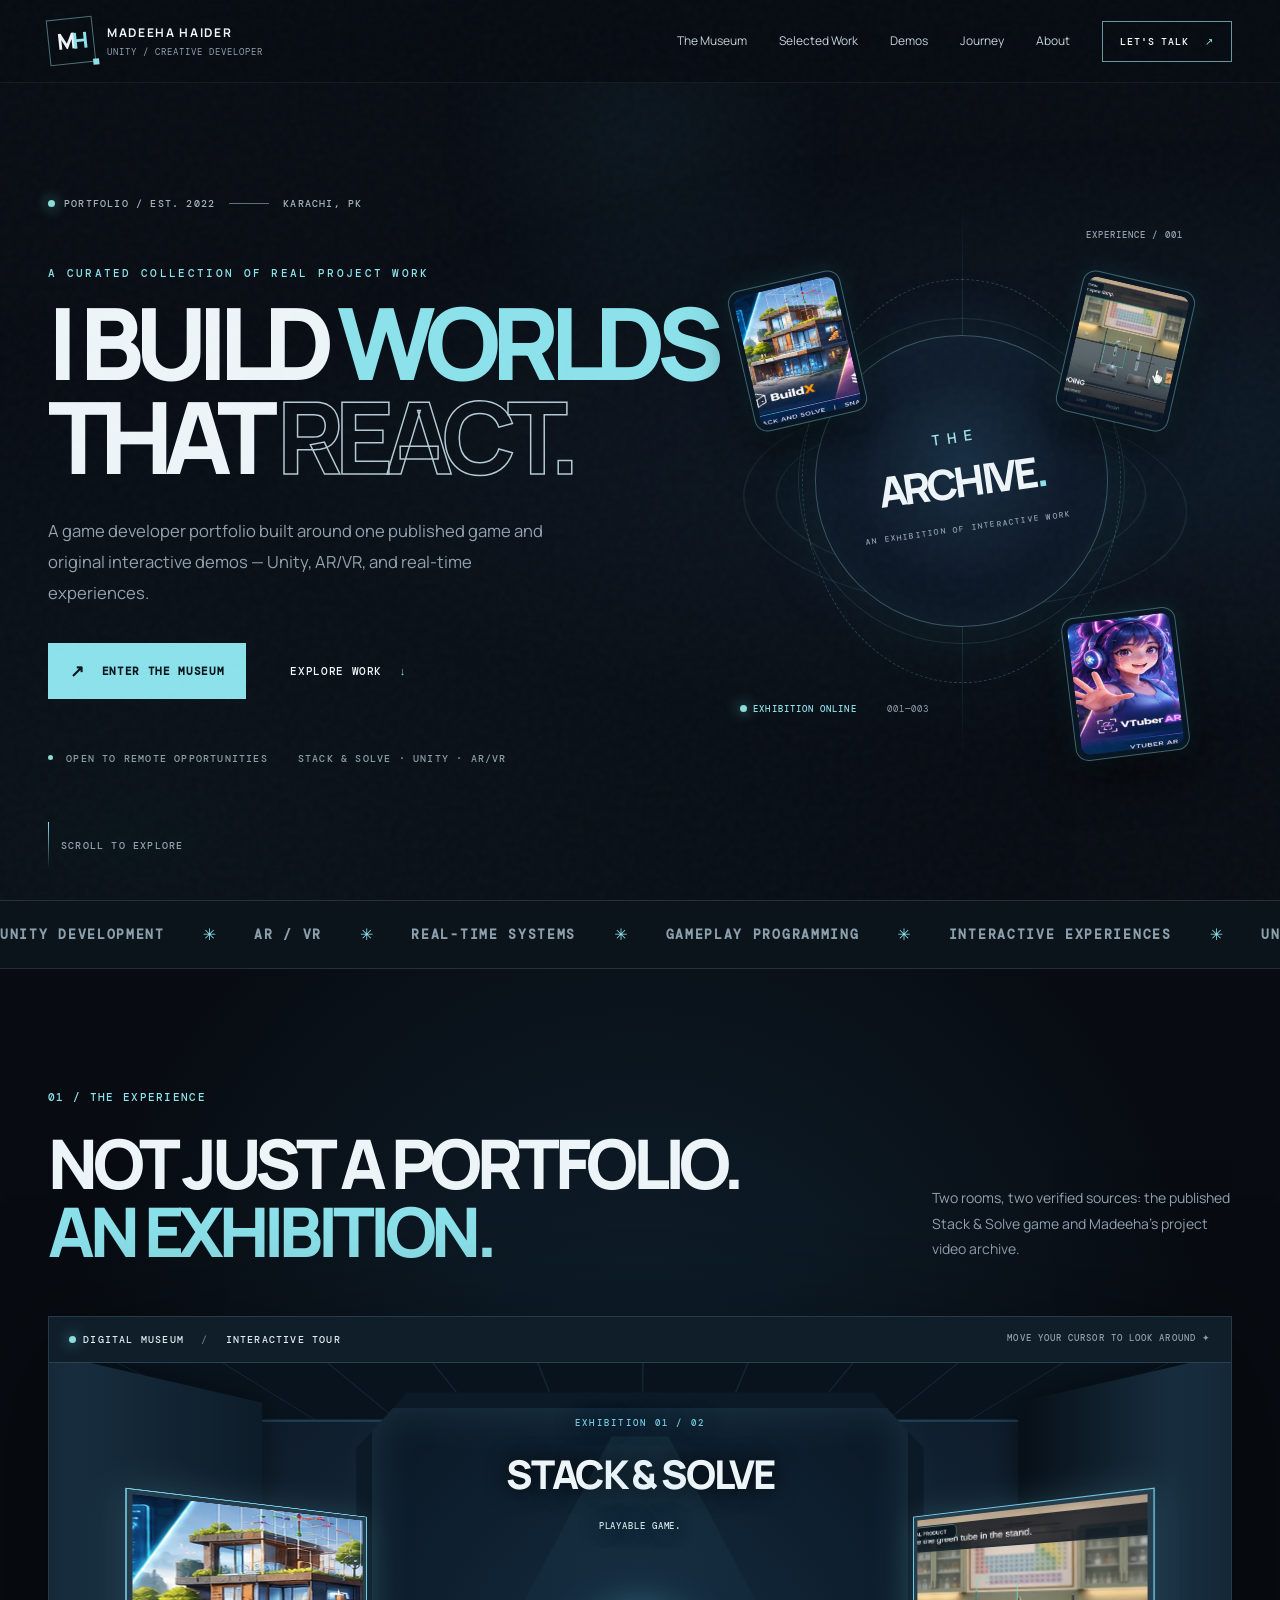
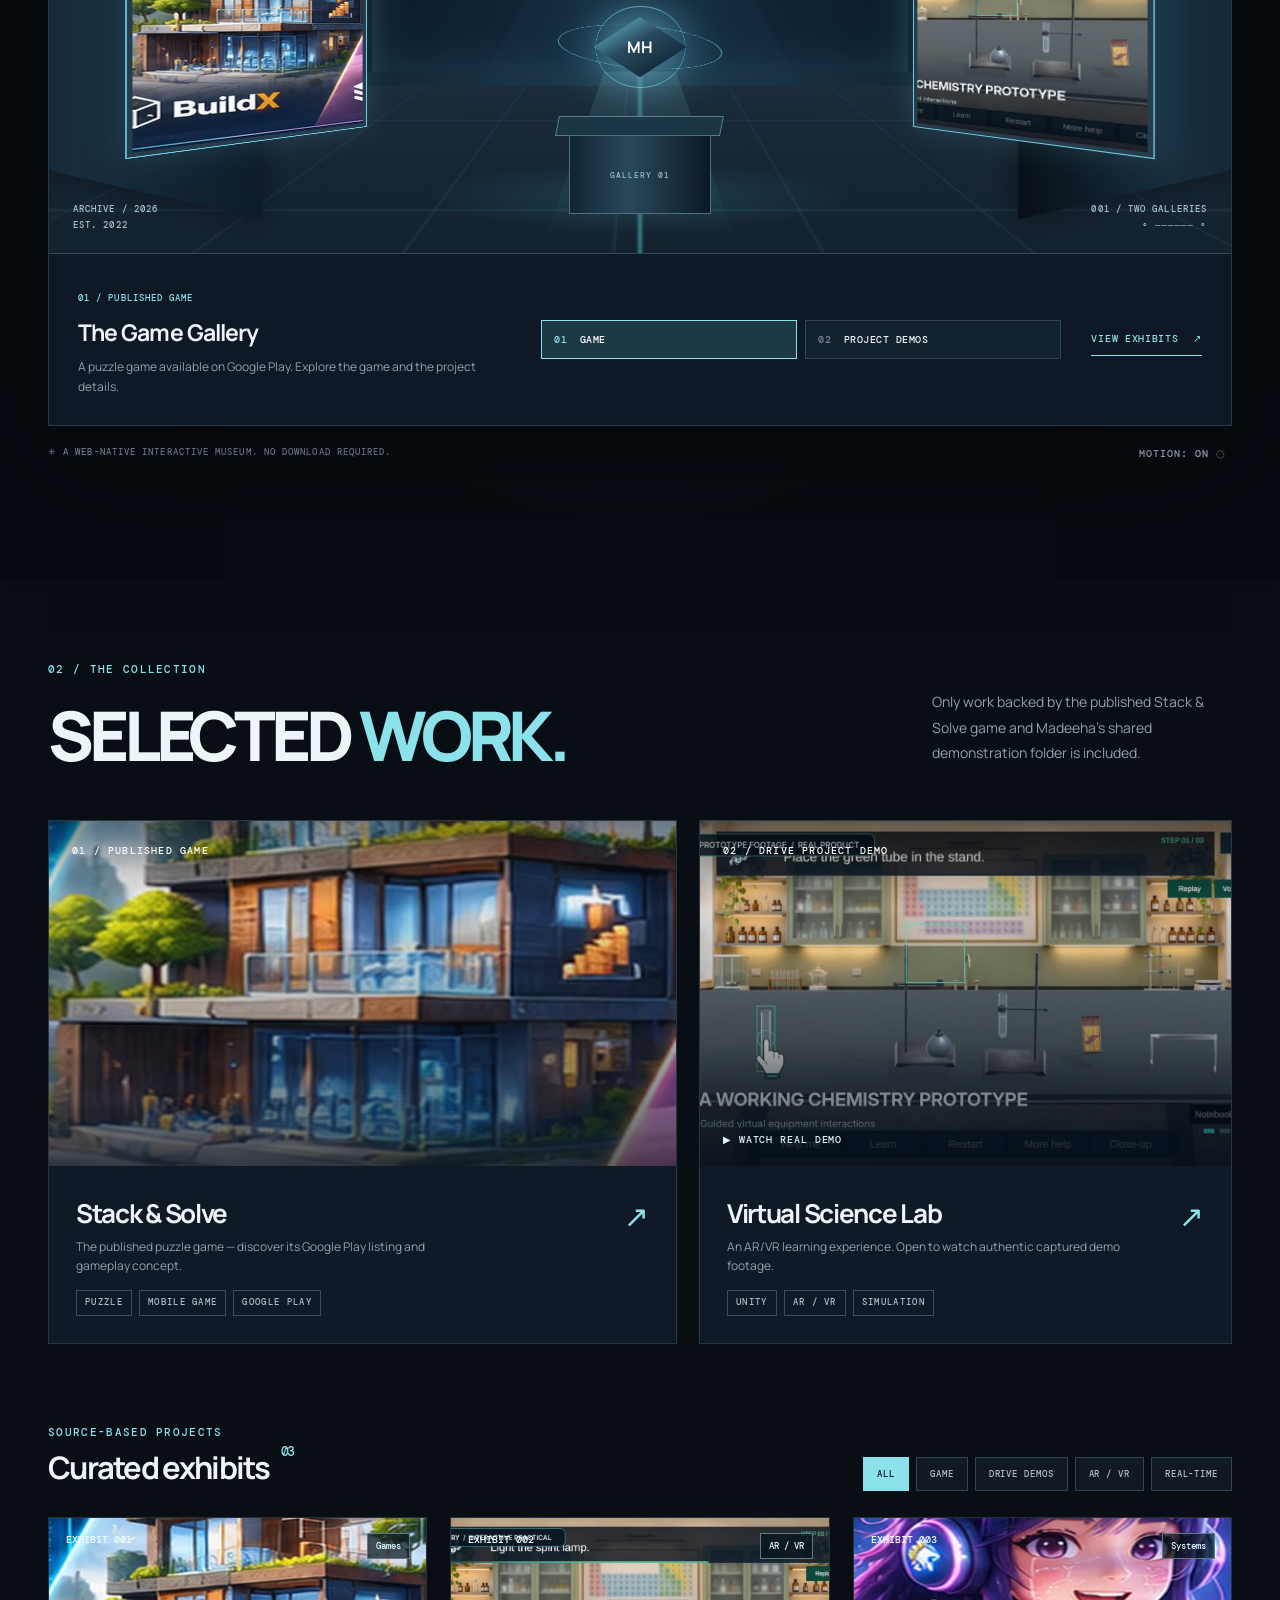
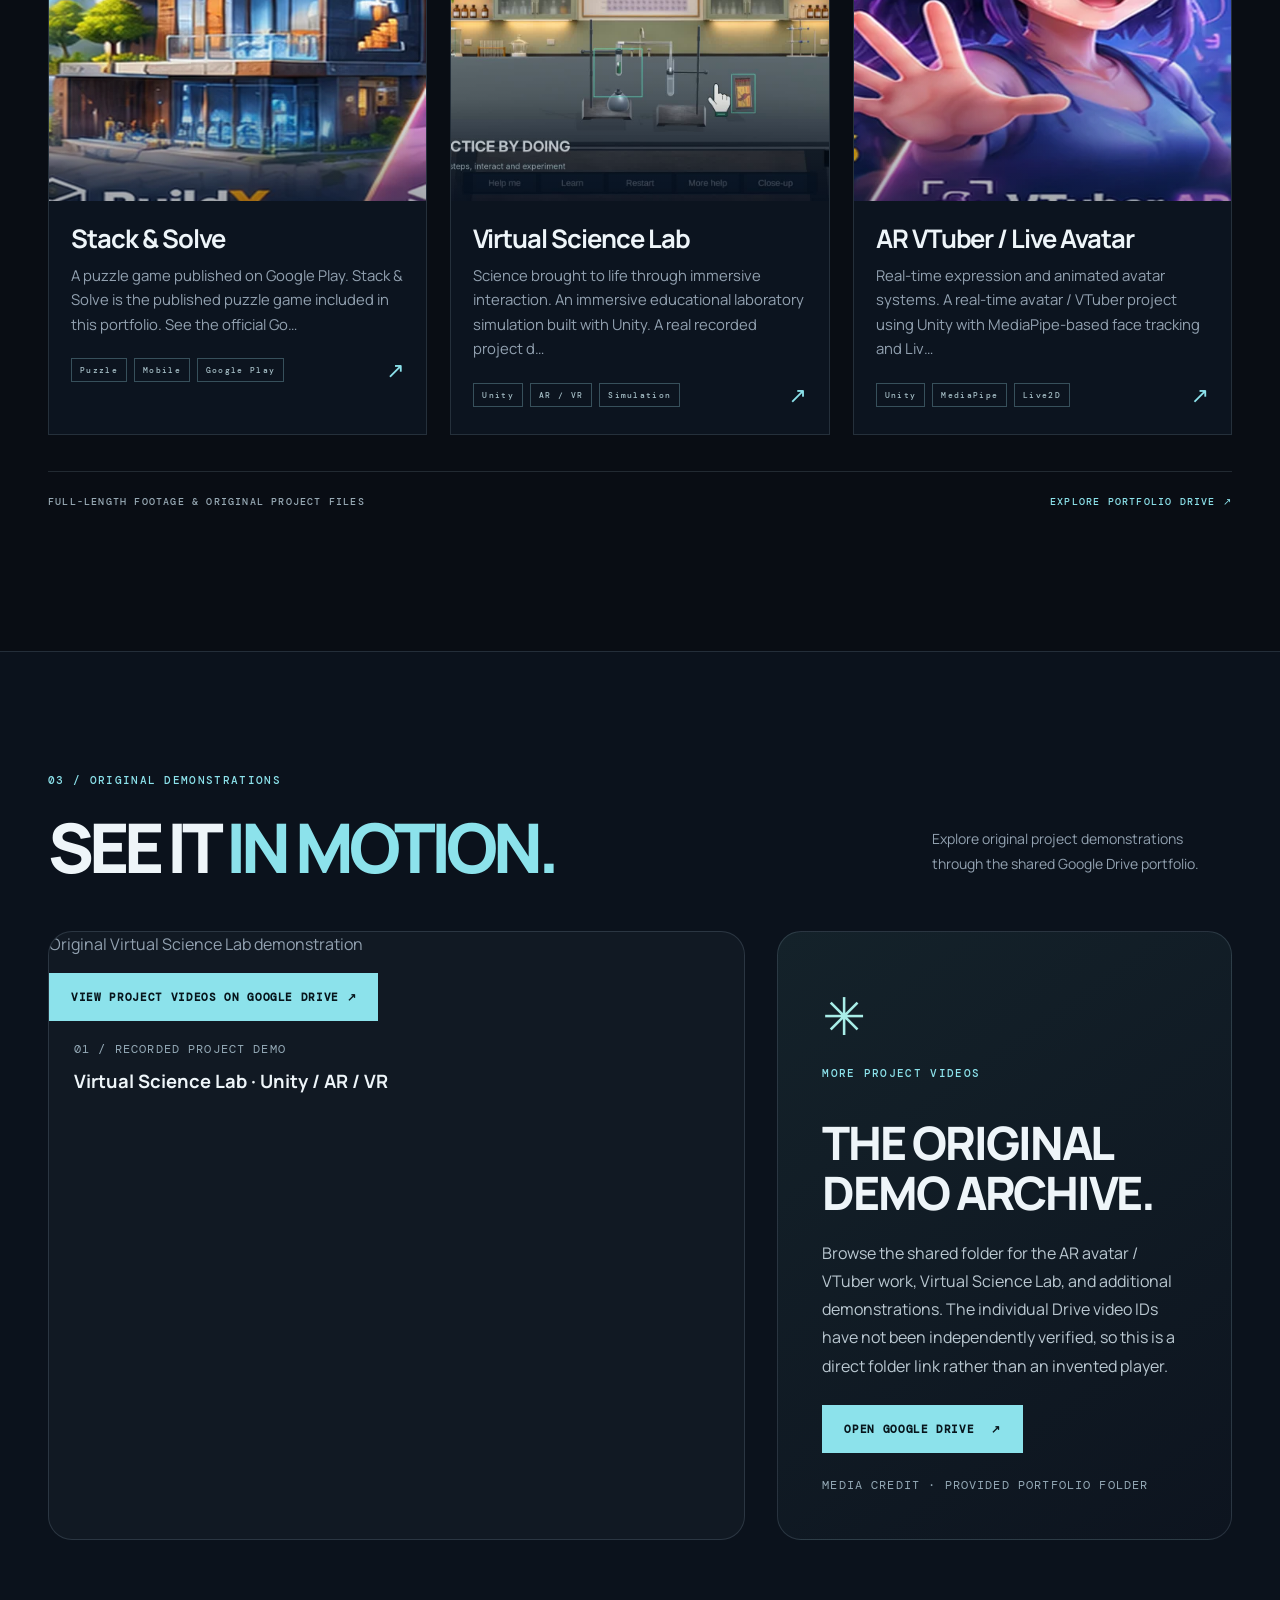
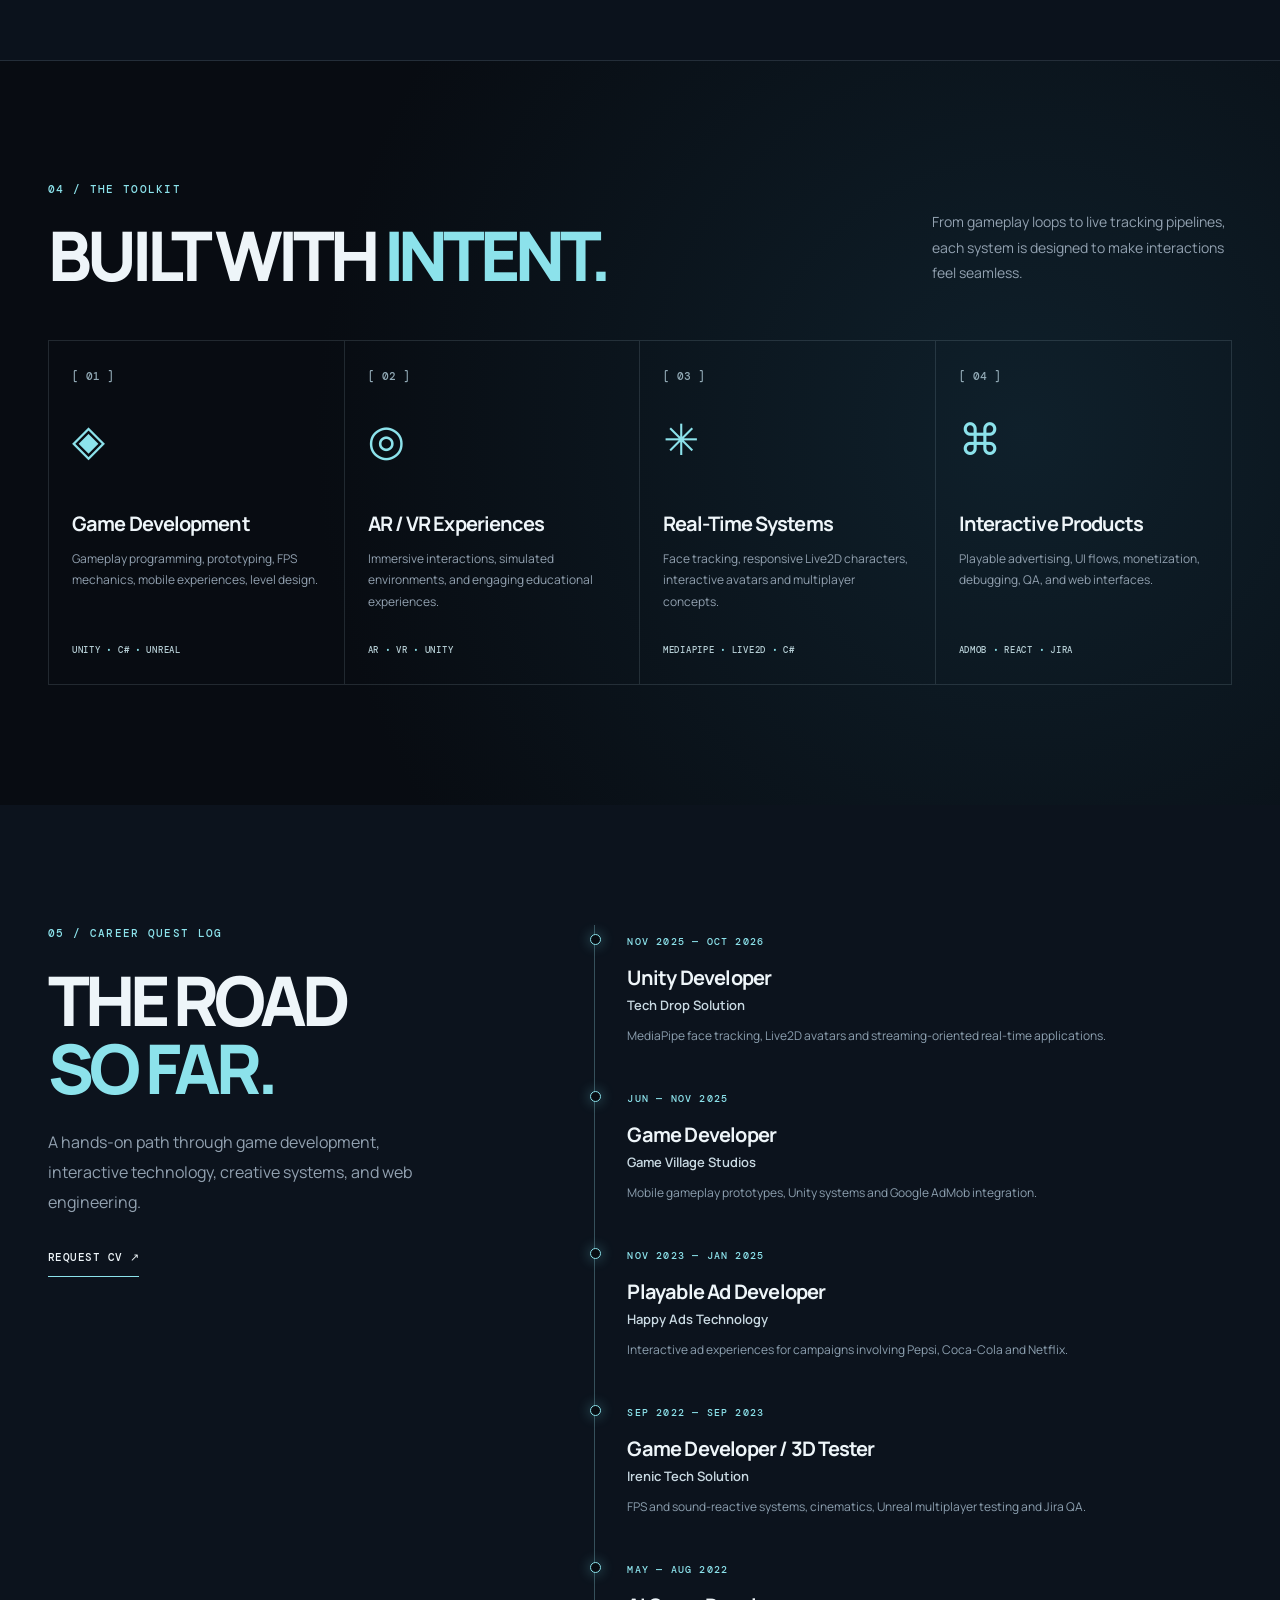
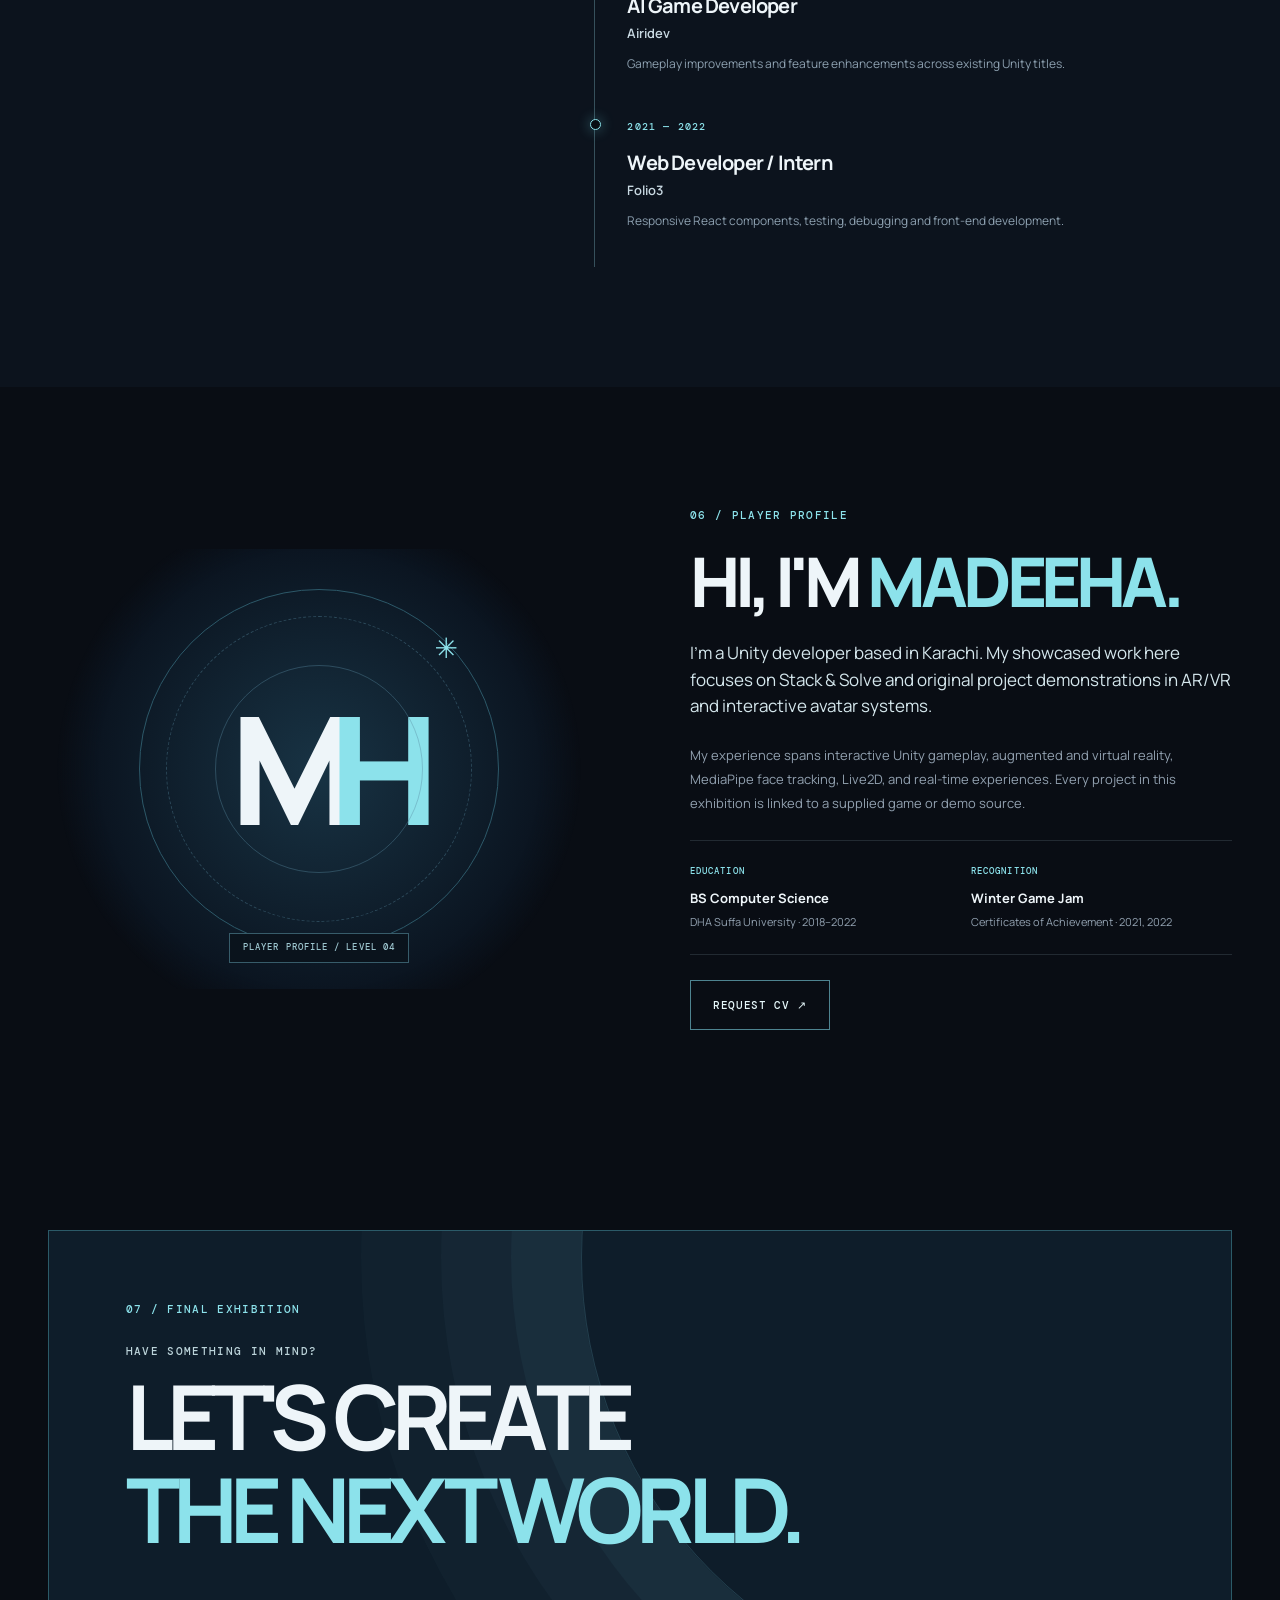
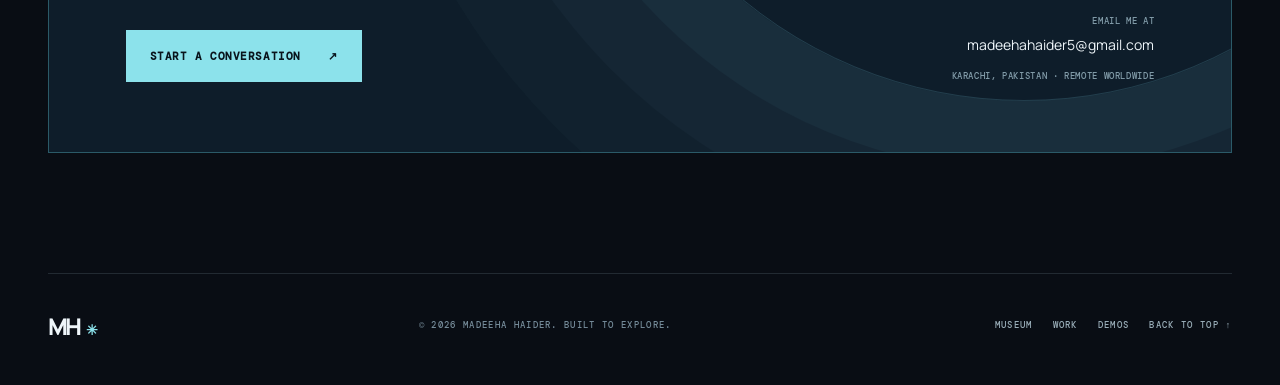
==== index.html @ d9225816 "Publish Madeeha interactive portfolio with curated projects and GitHub Pages workflow" ====
<!DOCTYPE html>

<html lang="en">
<head>
<meta charset="utf-8"/>
<meta content="width=device-width, initial-scale=1" name="viewport"/>
<meta content="#080c12" name="theme-color"/>
<meta content="Madeeha Haider — Unity, AR/VR and real-time developer. Explore Stack &amp; Solve and original demonstrations from her Google Drive portfolio in an animated digital museum." name="description"/>
<meta content="website" property="og:type"/>
<meta content="Madeeha Haider — The Interactive Archive" property="og:title"/>
<meta content="Explore Stack &amp; Solve and a curated Google Drive demo collection through an interactive digital museum." property="og:description"/>
<meta content="assets/stack-art.webp" property="og:image"/>
<title>Madeeha Haider · The Interactive Archive</title>
<link href="assets/favicon.svg" rel="icon" type="image/svg+xml"/>
<link href="https://fonts.googleapis.com" rel="preconnect"/>
<link crossorigin="" href="https://fonts.gstatic.com" rel="preconnect"/>
<link href="https://fonts.googleapis.com/css2?family=DM+Mono:wght@400;500&amp;family=Manrope:wght@400;500;600;700;800&amp;display=swap" rel="stylesheet"/>
<link href="styles.css" rel="stylesheet"/>
<script defer="" src="main.js"></script>
</head>
<body>
<a class="skip-link" href="#main">Skip to content</a>
<div aria-hidden="true" class="site-grain"></div>
<div aria-hidden="true" class="cursor-glow" id="cursorGlow"></div>
<div aria-hidden="true" class="scroll-progress" id="scrollProgress"></div>
<header class="nav-wrap" id="top">
<nav aria-label="Primary navigation" class="nav inner">
<a aria-label="Madeeha Haider, back to top" class="brand" href="#top">
<span class="brand-mark">M<span>H</span><i></i></span>
<span class="brand-copy"><strong>MADEEHA HAIDER</strong><small>UNITY / CREATIVE DEVELOPER</small></span>
</a>
<div class="nav-links" id="navLinks"><a href="#museum">The Museum</a><a href="#work">Selected Work</a><a href="#demos">Demos</a><a href="#experience">Journey</a><a href="#about">About</a><a class="nav-cta" href="#contact">LET'S TALK <span aria-hidden="true">↗</span></a></div>
<button aria-controls="navLinks" aria-expanded="false" aria-label="Open navigation" class="nav-toggle" id="navToggle" type="button"><span></span><span></span></button>
</nav>
</header>
<main id="main">
<section aria-labelledby="hero-title" class="hero inner">
<div class="hero-copy">
<div class="eyebrow"><span class="signal"></span> PORTFOLIO / EST. 2022 <span class="eyebrow-line"></span> KARACHI, PK</div>
<p class="hero-kicker">A CURATED COLLECTION OF REAL PROJECT WORK</p>
<h1 id="hero-title">I BUILD <em>WORLDS</em><br/>THAT <span class="outline-word">REACT.</span></h1>
<p class="hero-lead">A game developer portfolio built around one published game and original interactive demos — Unity, AR/VR, and real-time experiences.</p>
<div class="hero-actions">
<a class="btn btn-solid" href="#museum"><span class="btn-icon">↗</span> ENTER THE MUSEUM</a>
<a class="btn btn-ghost" href="#work">EXPLORE WORK <span>↓</span></a>
</div>
<div class="hero-metadata"><span><i class="dot"></i> OPEN TO REMOTE OPPORTUNITIES</span><span>STACK &amp; SOLVE · UNITY · AR/VR</span></div>
</div>
<div aria-hidden="true" class="hero-installation">
<div class="installation-halo halo-1"></div><div class="installation-halo halo-2"></div>
<div class="installation-axis"></div><div class="installation-ring"></div>
<div class="installation-card installation-card-a"><img alt="" src="assets/stack-art.webp"/></div>
<div class="installation-card installation-card-b"><img alt="" src="assets/lab-36.jpg"/></div>
<div class="installation-card installation-card-c"><img alt="" src="assets/vtuber-art.webp"/></div>
<div class="installation-core"><div class="installation-core-inner"><span>THE</span><strong>ARCHIVE<span class="period">.</span></strong><small>AN EXHIBITION OF INTERACTIVE WORK</small></div></div>
<div class="installation-status"><span class="pulse"></span> EXHIBITION ONLINE <b>001—003</b></div>
<div class="installation-index">EXPERIENCE / 001</div>
</div>
<a aria-label="Scroll to museum" class="hero-scroll" href="#museum"><span class="scroll-track"></span> SCROLL TO EXPLORE</a>
</section>
<div aria-label="Specializations" class="marquee"><div aria-hidden="true" class="marquee-track">
<span>UNITY DEVELOPMENT</span><i>✳</i><span>AR / VR</span><i>✳</i><span>REAL-TIME SYSTEMS</span><i>✳</i><span>GAMEPLAY PROGRAMMING</span><i>✳</i><span>INTERACTIVE EXPERIENCES</span><i>✳</i>
<span>UNITY DEVELOPMENT</span><i>✳</i><span>AR / VR</span><i>✳</i><span>REAL-TIME SYSTEMS</span><i>✳</i><span>GAMEPLAY PROGRAMMING</span><i>✳</i><span>INTERACTIVE EXPERIENCES</span><i>✳</i>
</div></div>
<section aria-labelledby="museum-title" class="section museum-section" id="museum">
<div class="inner">
<div class="section-heading reveal"><div><div class="section-tag">01 / THE EXPERIENCE</div><h2 id="museum-title">NOT JUST A PORTFOLIO.<br/><span>AN EXHIBITION.</span></h2></div><p>Two rooms, two verified sources: the published Stack &amp; Solve game and Madeeha’s project video archive.</p></div>
<div class="museum-container reveal" id="museumContainer">
<div class="museum-toolbar"><div class="toolbar-badge"><span class="live-dot"></span> DIGITAL MUSEUM <span class="toolbar-slash">/</span> INTERACTIVE TOUR</div><div class="toolbar-hint">MOVE YOUR CURSOR TO LOOK AROUND <span aria-hidden="true">✦</span></div></div>
<div class="museum-viewport" id="museumViewport">
<div class="museum-sky"></div><div class="museum-ceiling"></div><div class="museum-floor"></div>
<div class="floor-path"></div><div class="wall-left"></div><div class="wall-right"></div>
<div class="back-arch"></div>
<div class="back-title"><span>EXHIBITION 01 / 02</span><strong id="museumBackTitle">STACK &amp; SOLVE</strong><small id="museumBackSub">PLAYABLE GAME.</small></div>
<div class="light-beam"></div>
<div aria-hidden="true" class="exhibit-exhibit exhibit-left"><img alt="" id="museumLeftImage" src="assets/stack-art.webp"/></div>
<div aria-hidden="true" class="exhibit-exhibit exhibit-right"><img alt="" id="museumRightImage" src="assets/lab-19.jpg"/></div>
<div class="platform-shadow"></div><div class="plinth-top"></div><div class="plinth-base"><span id="plinthLabel">GALLERY 01</span></div>
<div class="holo-sculpture"><div class="sculpture-ring sculpture-ring-a"></div><div class="sculpture-ring sculpture-ring-b"></div><div class="sculpture-diamond"><span>MH</span></div></div>
<div class="museum-hud museum-hud-left"><span>ARCHIVE / 2026</span><span>EST. 2022</span></div>
<div class="museum-hud museum-hud-right"><span>001 / TWO GALLERIES</span><span>∘ ────── ∘</span></div>
</div>
<div class="museum-details">
<div class="museum-description"><span class="caption-overline" id="galleryNumber">01 / PUBLISHED GAME</span><h3 id="galleryTitle">The Game Gallery</h3><p id="galleryDescription">A puzzle game available on Google Play. Explore the game and the project details.</p></div>
<div aria-label="Choose a museum gallery" class="museum-controls" role="group"><button aria-pressed="true" class="gallery-tab is-selected" data-gallery="games" type="button"><span>01</span> GAME</button><button aria-pressed="false" class="gallery-tab" data-gallery="demos" type="button"><span>02</span> PROJECT DEMOS</button></div>
<a class="museum-explore" data-filter="Games" href="#work" id="museumExplore">VIEW EXHIBITS <span>↗</span></a>
</div>
</div>
<div class="museum-footnote"><span>✳ A WEB-NATIVE INTERACTIVE MUSEUM. NO DOWNLOAD REQUIRED.</span><button aria-pressed="false" class="motion-button" id="reduceMotion" type="button">MOTION: ON <span>◌</span></button></div>
</div>
</section>
<section aria-labelledby="work-title" class="section work-section" id="work">
<div class="inner">
<div class="section-heading reveal"><div><div class="section-tag">02 / THE COLLECTION</div><h2 id="work-title">SELECTED <span>WORK.</span></h2></div><p>Only work backed by the published Stack &amp; Solve game and Madeeha’s shared demonstration folder is included.</p></div>
<div class="featured-layout">
<article aria-label="Open Stack &amp; Solve case study" class="featured-card featured-lab reveal" data-open-project="stack-solve" role="button" tabindex="0">
<div class="featured-image"><img alt="Stylized showcase artwork for Stack &amp; Solve puzzle game" loading="lazy" src="assets/stack-art.webp"/><span class="featured-scrim"></span><span class="featured-category">01 / PUBLISHED GAME</span><span class="artwork-note">SHOWCASE ART · NOT GAMEPLAY FOOTAGE</span></div>
<div class="featured-body"><div><h3>Stack &amp; Solve</h3><p>The published puzzle game — discover its Google Play listing and gameplay concept.</p><div class="tech-list"><span>PUZZLE</span><span>MOBILE GAME</span><span>GOOGLE PLAY</span></div></div><span class="featured-arrow">↗</span></div>
</article>
<article aria-label="Watch Virtual Science Lab project demonstration" class="featured-card featured-vtuber reveal" data-open-project="virtual-lab" role="button" tabindex="0">
<div class="featured-image"><img alt="Virtual Science Lab demonstration footage" loading="lazy" src="assets/lab-19.jpg"/><span class="featured-scrim"></span><span class="featured-category">02 / DRIVE PROJECT DEMO</span><span class="featured-play">▶ WATCH REAL DEMO</span></div>
<div class="featured-body"><div><h3>Virtual Science Lab</h3><p>An AR/VR learning experience. Open to watch authentic captured demo footage.</p><div class="tech-list"><span>UNITY</span><span>AR / VR</span><span>SIMULATION</span></div></div><span class="featured-arrow">↗</span></div>
</article>
</div>
<div class="collection-head reveal"><div><span class="section-tag">SOURCE-BASED PROJECTS</span><h3>Curated exhibits <span class="count-number" id="projectCount">03</span></h3></div><div aria-label="Filter projects" class="filter-row" id="filterRow" role="group"><button aria-pressed="true" class="filter-chip active" data-filter="All" type="button">ALL</button><button aria-pressed="false" class="filter-chip" data-filter="Games" type="button">GAME</button><button aria-pressed="false" class="filter-chip" data-filter="Demos" type="button">DRIVE DEMOS</button><button aria-pressed="false" class="filter-chip" data-filter="AR / VR" type="button">AR / VR</button><button aria-pressed="false" class="filter-chip" data-filter="Systems" type="button">REAL-TIME</button></div></div>
<div aria-live="polite" class="project-grid" id="projectGrid"></div>
<div class="archive-footer reveal"><span>FULL-LENGTH FOOTAGE &amp; ORIGINAL PROJECT FILES</span><a href="https://drive.google.com/drive/folders/1j7fGOsFaHWYwNSSBdVaI9EEwy1kGppBn?usp=sharing" rel="noopener noreferrer" target="_blank">EXPLORE PORTFOLIO DRIVE <span>↗</span></a></div>
</div>
</section>
<section aria-labelledby="demos-title" class="section studio-section demo-section" id="demos"><div class="inner">
<div class="section-heading reveal"><div><div class="section-tag">03 / ORIGINAL DEMONSTRATIONS</div><h2 id="demos-title">SEE IT <span>IN MOTION.</span></h2></div><p>Explore original project demonstrations through the shared Google Drive portfolio.</p></div>
<div class="demo-layout">
<div class="demo-player reveal"><div class="demo-video-link"><p>Original Virtual Science Lab demonstration</p><a class="btn btn-solid" href="https://drive.google.com/drive/folders/1j7fGOsFaHWYwNSSBdVaI9EEwy1kGppBn?usp=sharing" target="_blank" rel="noopener noreferrer">VIEW PROJECT VIDEOS ON GOOGLE DRIVE ↗</a></div><div class="demo-player-caption"><span>01 / RECORDED PROJECT DEMO</span><strong>Virtual Science Lab · Unity / AR / VR</strong></div></div>
<div class="demo-archive reveal"><span class="demo-archive-icon">✳</span><div class="section-tag">MORE PROJECT VIDEOS</div><h3>THE ORIGINAL<br/>DEMO ARCHIVE.</h3><p>Browse the shared folder for the AR avatar / VTuber work, Virtual Science Lab, and additional demonstrations. The individual Drive video IDs have not been independently verified, so this is a direct folder link rather than an invented player.</p><a class="btn btn-solid" href="https://drive.google.com/drive/folders/1j7fGOsFaHWYwNSSBdVaI9EEwy1kGppBn?usp=sharing" rel="noopener noreferrer" target="_blank">OPEN GOOGLE DRIVE <span aria-hidden="true">↗</span></a><small>MEDIA CREDIT · PROVIDED PORTFOLIO FOLDER</small></div>
</div></div></section>
<section aria-labelledby="expertise-title" class="section expertise-section" id="expertise">
<div class="inner"><div class="section-heading reveal"><div><div class="section-tag">04 / THE TOOLKIT</div><h2 id="expertise-title">BUILT WITH <span>INTENT.</span></h2></div><p>From gameplay loops to live tracking pipelines, each system is designed to make interactions feel seamless.</p></div>
<div class="expertise-grid">
<article class="expertise-card reveal"><span class="expertise-number">[ 01 ]</span><span class="expertise-symbol">◈</span><h3>Game Development</h3><p>Gameplay programming, prototyping, FPS mechanics, mobile experiences, level design.</p><div>UNITY <b>·</b> C# <b>·</b> UNREAL</div></article>
<article class="expertise-card reveal"><span class="expertise-number">[ 02 ]</span><span class="expertise-symbol">◎</span><h3>AR / VR Experiences</h3><p>Immersive interactions, simulated environments, and engaging educational experiences.</p><div>AR <b>·</b> VR <b>·</b> UNITY</div></article>
<article class="expertise-card reveal"><span class="expertise-number">[ 03 ]</span><span class="expertise-symbol">✳</span><h3>Real-Time Systems</h3><p>Face tracking, responsive Live2D characters, interactive avatars and multiplayer concepts.</p><div>MEDIAPIPE <b>·</b> LIVE2D <b>·</b> C#</div></article>
<article class="expertise-card reveal"><span class="expertise-number">[ 04 ]</span><span class="expertise-symbol">⌘</span><h3>Interactive Products</h3><p>Playable advertising, UI flows, monetization, debugging, QA, and web interfaces.</p><div>ADMOB <b>·</b> REACT <b>·</b> JIRA</div></article>
</div>
</div>
</section>
<section aria-labelledby="experience-title" class="section experience-section" id="experience"><div class="inner experience-layout">
<div class="experience-intro reveal"><div class="section-tag">05 / CAREER QUEST LOG</div><h2 id="experience-title">THE ROAD<br/><span>SO FAR.</span></h2><p>A hands-on path through game development, interactive technology, creative systems, and web engineering.</p><a class="text-link" href="mailto:madeehahaider5@gmail.com?subject=Madeeha%20Haider%20CV%20Request" rel="noopener">REQUEST CV ↗</a></div>
<div class="experience-timeline" id="experienceTimeline">
<article class="timeline-item reveal"><span class="timeline-time">NOV 2025 — OCT 2026</span><div><h3>Unity Developer</h3><p>Tech Drop Solution</p><small>MediaPipe face tracking, Live2D avatars and streaming-oriented real-time applications.</small></div></article>
<article class="timeline-item reveal"><span class="timeline-time">JUN — NOV 2025</span><div><h3>Game Developer</h3><p>Game Village Studios</p><small>Mobile gameplay prototypes, Unity systems and Google AdMob integration.</small></div></article>
<article class="timeline-item reveal"><span class="timeline-time">NOV 2023 — JAN 2025</span><div><h3>Playable Ad Developer</h3><p>Happy Ads Technology</p><small>Interactive ad experiences for campaigns involving Pepsi, Coca-Cola and Netflix.</small></div></article>
<article class="timeline-item reveal"><span class="timeline-time">SEP 2022 — SEP 2023</span><div><h3>Game Developer / 3D Tester</h3><p>Irenic Tech Solution</p><small>FPS and sound-reactive systems, cinematics, Unreal multiplayer testing and Jira QA.</small></div></article>
<article class="timeline-item reveal"><span class="timeline-time">MAY — AUG 2022</span><div><h3>AI Game Developer</h3><p>Airidev</p><small>Gameplay improvements and feature enhancements across existing Unity titles.</small></div></article>
<article class="timeline-item reveal"><span class="timeline-time">2021 — 2022</span><div><h3>Web Developer / Intern</h3><p>Folio3</p><small>Responsive React components, testing, debugging and front-end development.</small></div></article>
</div>
</div></section>
<section aria-labelledby="about-title" class="section about-section" id="about"><div class="inner about-layout">
<div class="about-art reveal"><div class="portrait-outer"><div class="portrait-orbit orbit-a"></div><div class="portrait-orbit orbit-b"></div><div class="portrait-initials">M<span>H</span><i>✳</i></div><div class="portrait-label">PLAYER PROFILE / LEVEL 04</div></div></div>
<div class="about-copy reveal"><div class="section-tag">06 / PLAYER PROFILE</div><h2 id="about-title">HI, I'M <span>MADEEHA.</span></h2><p class="about-lead">I’m a Unity developer based in Karachi. My showcased work here focuses on Stack &amp; Solve and original project demonstrations in AR/VR and interactive avatar systems.</p><p>My experience spans interactive Unity gameplay, augmented and virtual reality, MediaPipe face tracking, Live2D, and real-time experiences. Every project in this exhibition is linked to a supplied game or demo source.</p><div class="about-facts"><div><span>EDUCATION</span><strong>BS Computer Science</strong><small>DHA Suffa University · 2018–2022</small></div><div><span>RECOGNITION</span><strong>Winter Game Jam</strong><small>Certificates of Achievement · 2021, 2022</small></div></div><a class="btn btn-outline" href="mailto:madeehahaider5@gmail.com?subject=Madeeha%20Haider%20CV%20Request">REQUEST CV ↗</a></div>
</div></section>
<section aria-labelledby="contact-title" class="section contact-section" id="contact"><div class="inner contact-box reveal"><div aria-hidden="true" class="contact-pattern"></div><div class="section-tag">07 / FINAL EXHIBITION</div><p>HAVE SOMETHING IN MIND?</p><h2 id="contact-title">LET'S CREATE<br/><span>THE NEXT WORLD.</span></h2><div class="contact-bottom"><a class="contact-link" href="mailto:madeehahaider5@gmail.com?subject=Let's%20Build%20Something%20Together">START A CONVERSATION <span>↗</span></a><div><small>EMAIL ME AT</small><a href="mailto:madeehahaider5@gmail.com">madeehahaider5@gmail.com</a><small>KARACHI, PAKISTAN · REMOTE WORLDWIDE</small></div></div></div></section>
</main>
<footer class="footer inner"><a class="footer-brand" href="#top">MH<span>✳</span></a><p>© <span id="year">2026</span> MADEEHA HAIDER. BUILT TO EXPLORE.</p><div><a href="#museum">MUSEUM</a><a href="#work">WORK</a><a href="#demos">DEMOS</a><a href="#top">BACK TO TOP ↑</a></div></footer>
<div aria-hidden="true" aria-label="Project details" aria-modal="true" class="modal" id="projectModal" role="dialog"><div class="modal-backdrop" data-close-modal=""></div><div class="modal-dialog" role="document"><button aria-label="Close project details" class="modal-close" id="modalClose" type="button">✕</button><div class="modal-content" id="modalContent"></div></div></div>
</body>
</html>
---- styles.css ----
:root{--bg:#080c12;--bg2:#0d141e;--panel:#111a26;--border:rgba(179,205,223,.15);--muted:#92a1b0;--text:#eef5f9;--cyan:#8ce2eb;--aqua:#45c6d9;--lime:#c4e9a0;--violet:#c8b4ff;--max:1260px;--ease:cubic-bezier(.22,1,.36,1)}
*{box-sizing:border-box}html{scroll-behavior:smooth;scroll-padding-top:90px}body{margin:0;background:var(--bg);color:var(--text);font-family:Manrope,system-ui,-apple-system,Segoe UI,sans-serif;overflow-x:hidden;line-height:1.55}::selection{background:var(--cyan);color:#07111d}a{color:inherit;text-decoration:none}button{font:inherit;color:inherit;cursor:pointer}img,video{display:block;max-width:100%}button,a{-webkit-tap-highlight-color:transparent}button:focus-visible,a:focus-visible,[role=button]:focus-visible{outline:2px solid var(--cyan);outline-offset:4px}h1,h2,h3,p{margin-top:0}p{color:var(--muted)}.inner{width:min(calc(100% - 96px),var(--max));margin-inline:auto}.section{padding:120px 0;position:relative}.section-tag,.eyebrow,.caption-overline,.toolbar-badge,.toolbar-hint,.hero-metadata,.featured-category,.tech-list,.museum-hud,.museum-footnote,.studio-bottom,.studio-tile>span,.timeline-time,.about-facts span,.contact-box>p,.footer,.archive-footer,.portrait-label,.installation-status,.installation-index,.hero-scroll{font:500 11px/1.5 'DM Mono',monospace;letter-spacing:.12em}.section-tag{color:var(--cyan);margin-bottom:25px}.section-heading{display:flex;align-items:end;justify-content:space-between;gap:50px;margin-bottom:50px}.section-heading h2,.studio-head h2,.experience-intro h2,.about-copy h2{font-size:clamp(42px,5.35vw,86px);line-height:.99;letter-spacing:-.075em;margin:0;font-weight:800}.section-heading h2 span,.studio-head h2 span,.experience-intro h2 span,.about-copy h2 span{color:var(--cyan)}.section-heading>p{max-width:300px;font-size:14px;line-height:1.8;margin:0 0 5px}.site-grain{position:fixed;inset:0;pointer-events:none;z-index:98;opacity:.055;background-image:url('data:image/svg+xml,%3Csvg viewBox=%220 0 180 180%22 xmlns=%22http://www.w3.org/2000/svg%22%3E%3Cfilter id=%22n%22%3E%3CfeTurbulence type=%22fractalNoise%22 baseFrequency=%22.7%22 numOctaves=%223%22 stitchTiles=%22stitch%22/%3E%3C/filter%3E%3Crect width=%22100%25%22 height=%22100%25%22 filter=%22url(%23n)%22 opacity=%22.5%22/%3E%3C/svg%3E')}.cursor-glow{position:fixed;z-index:-1;pointer-events:none;width:440px;height:440px;border-radius:50%;background:radial-gradient(circle,rgba(40,121,148,.09),transparent 65%);transform:translate(-50%,-50%);left:50%;top:15%;transition:opacity .3s}.scroll-progress{position:fixed;z-index:110;left:0;top:0;height:2px;width:0;background:var(--cyan);box-shadow:0 0 15px var(--cyan);pointer-events:none}.skip-link{position:absolute;left:10px;top:-80px;z-index:200;background:var(--cyan);color:#041016;padding:12px}.skip-link:focus{top:10px}.nav-wrap{position:fixed;inset:0 0 auto;z-index:90;border-bottom:1px solid rgba(204,224,236,.07);background:rgba(8,12,18,.84);backdrop-filter:blur(22px);-webkit-backdrop-filter:blur(22px)}.nav{height:82px;display:flex;align-items:center;justify-content:space-between;gap:30px}.brand{display:inline-flex;align-items:center;gap:13px;flex-shrink:0}.brand-mark{width:46px;height:46px;border:1px solid #4b727b;display:flex;align-items:center;justify-content:center;font-weight:800;letter-spacing:-.15em;font-size:22px;transform:rotate(-6deg);position:relative}.brand-mark span{color:var(--cyan)}.brand-mark i{position:absolute;right:-4px;bottom:-4px;width:6px;height:6px;background:var(--cyan)}.brand-copy strong,.brand-copy small{display:block}.brand-copy strong{font-size:12px;letter-spacing:.14em}.brand-copy small{font:400 9px 'DM Mono',monospace;color:var(--muted);letter-spacing:.11em;margin-top:4px}.nav-links{display:flex;align-items:center;gap:32px}.nav-links>a{font-size:12px;color:#c6d2da;transition:color .2s}.nav-links>a:hover{color:var(--cyan)}.nav-links .nav-cta{border:1px solid #6797a0;padding:13px 17px;color:white;font:500 10px 'DM Mono',monospace;letter-spacing:.08em}.nav-cta span{color:var(--cyan);margin-left:10px}.nav-toggle{display:none;background:none;border:0;width:45px;height:45px}.nav-toggle span{display:block;width:25px;height:2px;background:white;margin:6px auto}
.hero{min-height:780px;min-height:min(920px,100svh);padding-top:160px;padding-bottom:98px;display:grid;grid-template-columns:1.1fr .9fr;align-items:center;position:relative;gap:25px}.hero:before{content:"";position:absolute;inset:80px -20vw 0;z-index:-1;background:radial-gradient(ellipse at 78% 44%,rgba(36,89,125,.18),transparent 47%),radial-gradient(ellipse at 20% 92%,rgba(19,69,77,.12),transparent 50%)}.eyebrow{color:#a4b3bf;display:flex;align-items:center;gap:9px;font-size:10px}.eyebrow-line{width:40px;height:1px;background:#56727d;margin:0 5px}.signal,.live-dot,.pulse,.dot{display:inline-block;width:7px;height:7px;border-radius:50%;background:#89ded7;box-shadow:0 0 14px #5dc7d0}.hero-kicker{font:500 11px 'DM Mono',monospace;letter-spacing:.21em;color:var(--cyan);margin:55px 0 16px}.hero h1{font-size:clamp(64px,7.8vw,128px);line-height:.94;letter-spacing:-.09em;margin:0 0 32px;white-space:nowrap;font-weight:800}.hero h1 em{font-style:normal;color:var(--cyan)}.outline-word{-webkit-text-stroke:1.5px #b5cad5;color:transparent}.hero-lead{font-size:clamp(15px,1.3vw,19px);line-height:1.85;max-width:500px;margin-bottom:34px}.hero-actions{display:flex;align-items:center;gap:22px;flex-wrap:wrap}.btn{padding:17px 22px;display:inline-flex;gap:17px;align-items:center;justify-content:center;font:500 11px 'DM Mono',monospace;letter-spacing:.06em;transition:transform .25s var(--ease),background .25s}.btn:hover{transform:translateY(-3px)}.btn-solid{background:var(--cyan);color:#07151c;font-weight:600}.btn-solid .btn-icon{font-size:17px}.btn-ghost{color:#eff8fa}.btn-ghost span{color:var(--cyan)}.hero-metadata{display:flex;gap:30px;margin-top:52px;color:#8a9da9;font-size:10px}.hero-metadata .dot{width:5px;height:5px;box-shadow:none;margin-right:6px;vertical-align:2px}.hero-installation{height:min(560px,45vw);min-height:420px;position:relative;isolation:isolate;transform-style:preserve-3d;perspective:950px}.installation-halo{position:absolute;inset:8% 2%;border-radius:50%;border:1px solid rgba(129,211,224,.13);transform:rotateX(65deg) rotate(-24deg)}.halo-2{inset:17% 9%;transform:rotateX(65deg) rotate(24deg)}.installation-axis{position:absolute;left:50%;top:0;bottom:0;width:1px;background:linear-gradient(transparent,#285063 50%,transparent)}.installation-ring{position:absolute;inset:14%;border-radius:50%;border:1px dashed rgba(130,208,221,.24);animation:spin 70s linear infinite}.installation-core{position:absolute;inset:24% 17%;display:grid;place-items:center;border:1px solid rgba(143,209,220,.35);border-radius:50%;box-shadow:0 0 80px rgba(56,141,162,.12),inset 0 0 50px rgba(44,129,147,.15);background:radial-gradient(circle at 50% 44%,#172e42,#0c1422 65%,#07121b);animation:float 7s ease-in-out infinite}.installation-core:before{content:"";position:absolute;inset:-18px;border:1px solid rgba(121,197,214,.14);border-radius:50%}.installation-core-inner{text-align:center;transform:rotate(-8deg)}.installation-core-inner>span{font:500 15px 'DM Mono';letter-spacing:.5em;color:#a2e1e9}.installation-core-inner strong{font-size:clamp(27px,3.25vw,50px);font-weight:800;letter-spacing:-.08em;display:block}.installation-core-inner .period{color:var(--cyan)}.installation-core-inner small{font:500 8px 'DM Mono';letter-spacing:.16em;color:var(--muted)}.installation-card{position:absolute;width:26%;aspect-ratio:4/5;border:1px solid rgba(136,221,225,.4);border-radius:13px;padding:5px;background:#081522;box-shadow:0 20px 45px #0009,0 0 25px #3c98a92b;overflow:hidden;animation:float 6s ease-in-out infinite;z-index:2}.installation-card img{height:100%;width:100%;object-fit:cover;border-radius:9px}.installation-card-a{left:0;top:14%;transform:rotate(-13deg);animation-delay:-1s}.installation-card-b{right:0;top:14%;transform:rotate(13deg);animation-delay:-2s}.installation-card-c{right:0;bottom:1%;transform:rotate(-7deg);animation-delay:-4s}.installation-status{position:absolute;bottom:8%;left:0;color:var(--cyan);font-size:9px}.installation-status b{color:var(--muted);font-weight:400;margin-left:24px}.installation-index{position:absolute;top:5%;right:0;color:var(--muted);font-size:9px}.hero-scroll{position:absolute;bottom:32px;left:0;display:flex;align-items:center;gap:12px;font-size:10px;color:var(--muted)}.scroll-track{height:46px;width:1px;background:linear-gradient(var(--cyan),transparent)}@keyframes float{0%,100%{translate:0 0}50%{translate:0 -11px}}@keyframes spin{to{rotate:360deg}}
.marquee{overflow:hidden;border-block:1px solid var(--border);background:#0c141b}.marquee-track{display:flex;gap:38px;align-items:center;min-width:max-content;white-space:nowrap;padding:21px 0;animation:marquee 38s linear infinite}.marquee-track span{font:700 13px 'DM Mono';letter-spacing:.13em;color:#8c9fac}.marquee-track i{color:var(--cyan);font-style:normal}@keyframes marquee{to{transform:translateX(-50%)}}
.museum-section{background:radial-gradient(ellipse at 50% 40%,#0f2230 0%,var(--bg) 65%)}.museum-container{background:#0a1420;border:1px solid #253b4a;box-shadow:0 25px 120px #0008;overflow:hidden}.museum-toolbar{padding:15px 20px;display:flex;justify-content:space-between;gap:10px;border-bottom:1px solid #284250;background:#101e2a}.toolbar-badge{color:#deecf0;font-size:10px}.toolbar-slash{color:#607786;margin:0 10px}.toolbar-hint{color:#8b9eaa;font-size:9px}.museum-viewport{position:relative;height:490px;overflow:hidden;--gallery-tint:#72cbe3;--panX:0px;--panY:0px;perspective:800px;background:radial-gradient(ellipse at 50% 38%,#1a3040,#0d1a29 57%,#050a12);transition:background 1s}.museum-viewport>div{pointer-events:none}.museum-sky{position:absolute;inset:0;background:radial-gradient(circle at 50% 33%,color-mix(in srgb,var(--gallery-tint) 16%,transparent),transparent 45%)}.museum-ceiling{position:absolute;left:-15%;right:-15%;top:-30%;height:55%;transform:perspective(600px) rotateX(-65deg);background:repeating-linear-gradient(90deg,#132331 0 2px,#08131d 2px 110px);border-bottom:6px solid #1d3e51}.museum-floor{position:absolute;left:-45%;right:-45%;bottom:-67%;height:101%;transform:perspective(500px) rotateX(68deg);transform-origin:top;background:repeating-linear-gradient(0deg,transparent 0 85px,#2747595c 86px 87px),repeating-linear-gradient(90deg,transparent 0 99px,#2747595c 100px 101px),linear-gradient(#1b2c3b,#071019);box-shadow:0 -25px 70px #2e6c8426}.floor-path{position:absolute;left:50%;bottom:0;width:200px;height:53%;transform:translateX(-50%);clip-path:polygon(46% 0,54% 0,100% 100%,0 100%);background:linear-gradient(#82cdd77f,transparent),linear-gradient(90deg,transparent 48%,#6ce8f1 50%,transparent 52%);opacity:.45}.wall-left,.wall-right{position:absolute;top:0;width:29%;height:85%;background:linear-gradient(90deg,#070f17,#172d3e 45%,#0d1c29);box-shadow:0 0 30px #0007}.wall-left{left:-11%;transform:skewY(13deg)}.wall-right{right:-11%;transform:skewY(-13deg)}.back-arch{position:absolute;left:26%;right:26%;top:6%;height:57%;border:16px solid #0c1926;box-shadow:0 0 0 1px #305263,inset 0 0 45px color-mix(in srgb,var(--gallery-tint) 17%,transparent);border-bottom:0;background:radial-gradient(ellipse at bottom,#132c40,#0b1724);clip-path:polygon(0 100%,0 20%,9% 0,91% 0,100% 20%,100% 100%)}.back-title{position:absolute;left:20%;right:20%;top:11%;text-align:center;text-shadow:0 0 22px #000}.back-title span,.back-title small{display:block;font:500 9px 'DM Mono';letter-spacing:.25em;color:var(--gallery-tint)}.back-title strong{display:block;font-size:clamp(23px,3.1vw,46px);font-weight:800;letter-spacing:-.06em;margin:15px 0}.back-title small{color:#d2e3e9;letter-spacing:.1em}.light-beam{position:absolute;left:50%;bottom:5%;height:80%;width:40%;transform:translateX(-50%);background:linear-gradient(to bottom,color-mix(in srgb,var(--gallery-tint) 15%,transparent),transparent 75%);clip-path:polygon(44% 0,56% 0,100% 100%,0 100%);opacity:.45}.exhibit-exhibit{position:absolute;top:29%;width:18%;height:48%;border:4px solid #253d4d;background:#03070d;box-shadow:0 0 0 1px var(--gallery-tint),0 0 30px color-mix(in srgb,var(--gallery-tint) 20%,transparent);overflow:hidden;transition:transform .6s var(--ease)}.exhibit-exhibit img{width:100%;height:100%;object-fit:cover;filter:saturate(.8)}.exhibit-left{left:9%;transform:perspective(600px) rotateY(24deg)}.exhibit-right{right:9%;transform:perspective(600px) rotateY(-24deg)}.platform-shadow{position:absolute;bottom:4%;left:50%;width:37%;height:15%;border-radius:50%;transform:translateX(-50%);background:radial-gradient(ellipse,#3c99ac3b,transparent 70%)}.plinth-base{position:absolute;left:44%;width:12%;bottom:8%;height:16%;background:linear-gradient(90deg,#102435,#29495a 42%,#0c1826);border:1px solid #4e7180;display:grid;place-items:center}.plinth-base span{font:500 8px 'DM Mono';color:#99becd;letter-spacing:.13em}.plinth-top{position:absolute;left:43%;width:14%;bottom:24%;height:4%;border:1px solid #567f8d;background:#1b3545;transform:skewX(-11deg)}.holo-sculpture{position:absolute;left:41%;width:18%;bottom:28%;height:28%;filter:drop-shadow(0 0 25px var(--gallery-tint));animation:float 6s infinite}.sculpture-ring{position:absolute;border:1px solid var(--gallery-tint);border-radius:50%;opacity:.7}.sculpture-ring-a{inset:10%;transform:rotateX(68deg) rotate(20deg)}.sculpture-ring-b{inset:20% 0;transform:rotateY(65deg)}.sculpture-diamond{position:absolute;inset:28%;clip-path:polygon(50% 0,100% 50%,50% 100%,0 50%);background:linear-gradient(150deg,var(--gallery-tint),#28495d 45%,#081b28);display:grid;place-items:center}.sculpture-diamond span{font:700 16px Manrope;color:white}.museum-hud{position:absolute;bottom:20px;color:#aac2cd;font-size:9px;display:flex;flex-direction:column;gap:3px}.museum-hud-left{left:24px}.museum-hud-right{right:24px;text-align:right}.museum-details{display:grid;grid-template-columns:1fr 1.2fr auto;align-items:center;gap:30px;padding:29px;background:#0e1925;border-top:1px solid #2c4a57}.caption-overline{color:var(--cyan);font-size:9px}.museum-description h3{font-size:23px;letter-spacing:-.04em;margin:7px 0}.museum-description p{font-size:12px;line-height:1.6;margin:0}.museum-controls{display:grid;grid-template-columns:repeat(2,1fr);gap:8px}.gallery-tab{border:1px solid #304350;background:#122230;text-align:left;padding:12px;font:500 10px 'DM Mono';letter-spacing:.05em;transition:background .25s,border .25s}.gallery-tab span{color:#748994;margin-right:6px}.gallery-tab:hover,.gallery-tab.is-selected{background:#1d3945;border-color:var(--cyan);color:white}.gallery-tab.is-selected span{color:var(--cyan)}.museum-explore{font:500 10px 'DM Mono';letter-spacing:.07em;white-space:nowrap;border-bottom:1px solid var(--cyan);padding:10px 0;color:var(--cyan)}.museum-explore span{margin-left:8px}.museum-footnote{margin-top:20px;display:flex;justify-content:space-between;align-items:center;gap:20px;color:#8797a5;font-size:9px}.motion-button{border:0;background:none;color:#b7c9d2;font:500 10px 'DM Mono';letter-spacing:.1em}
.work-section{padding-top:80px}.featured-layout{display:grid;grid-template-columns:1.18fr 1fr;gap:22px}.featured-card{cursor:pointer;overflow:hidden;background:#101a26;border:1px solid var(--border);transition:transform .4s var(--ease),border-color .3s}.featured-card:hover{transform:translateY(-6px);border-color:#659dab}.featured-image{height:345px;position:relative;overflow:hidden;background:#172936}.featured-image>img{width:100%;height:100%;object-fit:cover;transition:transform .85s var(--ease),filter .4s}.featured-card:hover .featured-image>img{transform:scale(1.055)}.featured-vtuber .featured-image>img{object-position:center 30%}.featured-scrim{position:absolute;inset:0;background:linear-gradient(180deg,#0007,transparent 25%,#050e18a3 98%)}.featured-category{position:absolute;top:22px;left:23px;color:white;font-size:10px}.featured-play{position:absolute;bottom:20px;left:23px;font:500 10px 'DM Mono';letter-spacing:.09em;color:#d9f4f7}.featured-body{display:flex;align-items:center;justify-content:space-between;gap:15px;padding:27px}.featured-body h3{font-size:26px;letter-spacing:-.05em;margin:0 0 5px}.featured-body p{font-size:12px;margin:0 0 15px;max-width:400px}.tech-list{display:flex;gap:7px;flex-wrap:wrap}.tech-list span{padding:5px 8px;border:1px solid #37505b;color:#a7c0c8;font-size:9px}.featured-arrow{color:var(--cyan);font-size:30px;align-self:flex-start}.collection-head{display:flex;align-items:end;justify-content:space-between;gap:25px;margin:74px 0 26px}.collection-head .section-tag{margin:0 0 6px}.collection-head h3{margin:0;font-size:31px;letter-spacing:-.055em}.count-number{font:500 13px 'DM Mono';color:var(--cyan);vertical-align:top;margin-left:7px}.filter-row{display:flex;gap:7px;flex-wrap:wrap}.filter-chip{border:1px solid #2f4551;background:#101924;padding:10px 13px;color:#afc0c9;font:500 9px 'DM Mono';letter-spacing:.1em;transition:.25s}.filter-chip.active,.filter-chip:hover{border-color:var(--cyan);color:#08131c;background:var(--cyan)}.project-grid{display:grid;grid-template-columns:repeat(3,minmax(0,1fr));gap:23px}.project-card{border:1px solid var(--border);background:#0c141f;cursor:pointer;transition:transform .35s var(--ease),border-color .3s;overflow:hidden}.project-card:hover{transform:translateY(-5px);border-color:#578e9c}.project-card-media{position:relative;aspect-ratio:1.4;overflow:hidden;background:#1c2c3e}.project-card-media img{width:100%;height:100%;object-fit:cover;transition:transform .7s var(--ease)}.project-card:hover .project-card-media img{transform:scale(1.07)}.project-card-media:after{content:"";position:absolute;inset:0;background:linear-gradient(0deg,#070f1e5b,transparent 55%)}.card-id{position:absolute;z-index:1;left:17px;top:15px;font:500 10px 'DM Mono';color:#f1ffff}.card-category{position:absolute;z-index:1;right:16px;top:15px;font:500 9px 'DM Mono';color:#def8fc;padding:6px 8px;background:#08141cb5;border:1px solid #5b7c85}.project-card-content{padding:22px}.project-card-content h4{font-size:20px;letter-spacing:-.04em;margin:0 0 8px}.project-card-content p{font-size:12px;line-height:1.75;min-height:61px;margin-bottom:17px}.project-card-bottom{display:flex;justify-content:space-between;align-items:center;gap:10px}.project-card-bottom .tech-list{max-width:85%}.project-card-bottom .tech-list span{font-size:8px}.card-arrow{color:var(--cyan);font-size:22px}.archive-footer{display:flex;gap:15px;justify-content:space-between;border-top:1px solid var(--border);padding:22px 0;margin-top:36px;color:#98aab5;font-size:10px}.archive-footer a{color:var(--cyan)}
.studio-section{overflow:hidden;background:#0b121c;border-block:1px solid var(--border)}.studio-head{margin-bottom:42px}.studio-title-row{display:flex;justify-content:space-between;gap:50px;align-items:center}.studio-title-row p{max-width:550px;line-height:1.8;font-size:13px;margin:21px 0 0}.studio-logo{width:140px;max-height:130px;object-fit:contain;filter:drop-shadow(0 0 24px #238de25b)}.studio-strip{display:grid;grid-template-columns:repeat(5,minmax(0,1fr));gap:12px;width:min(calc(100% - 96px),var(--max));margin-inline:auto}.studio-tile{height:295px;position:relative;overflow:hidden;border:1px solid #314252;background:#0c1520}.studio-tile:after{content:"";position:absolute;inset:0;background:linear-gradient(transparent 40%,#020710e8 100%)}.studio-tile img{height:100%;width:100%;object-fit:cover;transition:transform .7s var(--ease)}.studio-tile:hover img{transform:scale(1.12)}.studio-tile span,.studio-tile h3{position:absolute;z-index:1;left:16px;right:10px}.studio-tile span{bottom:61px;font-size:8px;color:#cbebf3}.studio-tile h3{bottom:13px;font-size:20px;line-height:1.1;letter-spacing:-.05em;margin:0}.studio-bottom{width:min(calc(100% - 96px),var(--max));margin:30px auto 0;display:flex;justify-content:space-between;gap:20px;font-size:9px;color:#8193a0}.studio-bottom a{color:var(--cyan)}
.expertise-section{background:radial-gradient(circle at 80% 50%,#0f202b,var(--bg) 65%)}.expertise-grid{display:grid;grid-template-columns:repeat(4,1fr);border:1px solid var(--border)}.expertise-card{min-height:300px;padding:28px 23px;border-right:1px solid var(--border);display:flex;flex-direction:column;transition:background .3s}.expertise-card:last-child{border:0}.expertise-card:hover{background:#122330}.expertise-number{font:500 11px 'DM Mono';color:#92aab6}.expertise-symbol{font-size:43px;color:var(--cyan);margin:23px 0 35px}.expertise-card h3{font-size:20px;letter-spacing:-.045em;margin-bottom:9px}.expertise-card p{font-size:12px;line-height:1.8;flex:1}.expertise-card>div{font:500 9px 'DM Mono';letter-spacing:.08em;color:#b6ced5;margin-top:20px}.expertise-card>div b{color:var(--cyan)}
.experience-section{background:#0c131d}.experience-layout{display:grid;grid-template-columns:.7fr 1fr;gap:100px}.experience-intro{position:sticky;top:125px;align-self:start}.experience-intro p{max-width:370px;line-height:1.85;margin:26px 0}.text-link{font:500 11px 'DM Mono';letter-spacing:.04em;display:inline-flex;gap:20px;border-bottom:1px solid var(--cyan);padding-bottom:12px}.text-link span{color:var(--cyan)}.experience-timeline{border-left:1px solid #36505b}.timeline-item{position:relative;padding:2px 0 36px 32px}.timeline-item:before{content:"";position:absolute;left:-5px;top:9px;width:9px;height:9px;border-radius:50%;background:var(--bg);border:1px solid var(--cyan);box-shadow:0 0 13px #66cedb77}.timeline-time{color:var(--cyan);font-size:10px}.timeline-item h3{font-size:20px;letter-spacing:-.04em;margin:10px 0 2px}.timeline-item p{font-weight:600;color:#c9d9e2;font-size:13px;margin:0 0 10px}.timeline-item small{display:block;color:#8da0b0;font-size:12px;line-height:1.75;max-width:490px}
.about-layout{display:grid;grid-template-columns:1fr 1fr;gap:100px;align-items:center}.about-art{min-height:440px;display:grid;place-items:center;background:radial-gradient(circle,#183344,#0b1521 63%,transparent 75%)}.portrait-outer{position:relative;width:min(360px,100%);aspect-ratio:1;border:1px solid #2c5868;border-radius:50%;display:grid;place-items:center}.portrait-orbit{position:absolute;inset:26px;border:1px dashed #598ba066;border-radius:50%;animation:spin 32s linear infinite}.orbit-b{inset:75px;border-style:solid;animation-direction:reverse}.portrait-initials{font-weight:800;font-size:clamp(85px,12vw,150px);letter-spacing:-.2em}.portrait-initials span{color:var(--cyan)}.portrait-initials i{font-style:normal;position:absolute;font-size:28px;right:40px;top:36px;color:var(--cyan);letter-spacing:0}.portrait-label{position:absolute;bottom:-15px;background:#0a131c;border:1px solid #375c6a;padding:7px 13px;color:#9ec7d0;font-size:9px}.about-copy .about-lead{color:#d5e7ed;font-size:17px;margin:24px 0}.about-copy>p:not(.about-lead){font-size:13px;line-height:1.85}.about-facts{display:grid;grid-template-columns:1fr 1fr;gap:20px;border-block:1px solid var(--border);padding:24px 0;margin:25px 0}.about-facts span{display:block;color:var(--cyan);font-size:9px;margin-bottom:9px}.about-facts strong{display:block;font-size:13px}.about-facts small{display:block;color:var(--muted);font-size:11px;margin-top:5px}.btn-outline{border:1px solid #4e8390;color:#e6f8fb}.btn-outline span{color:var(--cyan)}
.contact-section{padding:80px 0 120px}.contact-box{background:#0e1d2a;border:1px solid #2b5a68;padding:70px clamp(25px,6vw,90px);overflow:hidden;position:relative;isolation:isolate}.contact-pattern{position:absolute;right:-20%;top:-80%;width:75%;aspect-ratio:1;border:1px solid #87def92b;border-radius:50%;box-shadow:0 0 0 70px #87def90a,0 0 0 140px #87def907,0 0 0 220px #87def905;z-index:-1}.contact-box>p{color:#bcd4da;margin:20px 0 10px}.contact-box h2{font-size:clamp(50px,7vw,105px);letter-spacing:-.08em;line-height:1.04;max-width:920px;margin:0 0 60px}.contact-box h2 span{color:var(--cyan)}.contact-bottom{display:flex;justify-content:space-between;align-items:end;gap:30px}.contact-link{padding:19px 24px;background:var(--cyan);color:#09141c;font:600 11px 'DM Mono';letter-spacing:.05em}.contact-link span{margin-left:20px}.contact-bottom>div{text-align:right}.contact-bottom>div small{display:block;color:#829ca9;font:500 9px 'DM Mono';letter-spacing:.07em}.contact-bottom>div a{font-size:14px;display:block;margin:7px 0 14px}.footer{display:flex;justify-content:space-between;align-items:center;padding-block:36px 43px;border-top:1px solid var(--border);gap:20px}.footer p{margin:0;color:#758b99;font-size:9px}.footer-brand{font:800 23px Manrope;letter-spacing:-.12em}.footer-brand span{color:var(--cyan);font-size:14px;margin-left:7px}.footer>div{display:flex;gap:20px}.footer>div a{color:#9aaeb9;font-size:9px}.footer>div a:hover{color:var(--cyan)}
.modal{position:fixed;inset:0;z-index:150;display:none}.modal.open{display:block}.modal-backdrop{position:absolute;inset:0;background:#02050bdf;backdrop-filter:blur(14px)}.modal-dialog{position:relative;width:min(940px,calc(100vw - 30px));max-height:min(92vh,1000px);overflow-y:auto;margin:4vh auto;background:#0d1824;border:1px solid #476977;box-shadow:0 25px 120px #000c;scrollbar-color:#3a697b #101b27}.modal-close{position:sticky;top:0;float:right;z-index:2;border:1px solid #4a6b7b;background:#0f2332;color:white;font-size:17px;width:46px;height:46px;margin:12px}.modal-content{clear:both;padding:0 35px 38px}.modal-hero{position:relative;height:320px;overflow:hidden;background:#111f2b}.modal-hero img{width:100%;height:100%;object-fit:cover}.modal-hero:after{content:"";position:absolute;inset:0;background:linear-gradient(transparent 35%,#08131dbb)}.modal-hero>span{position:absolute;left:26px;top:24px;z-index:1;font:500 11px 'DM Mono';letter-spacing:.1em;background:#09141ca9;padding:8px 11px}.modal-title{font-size:clamp(33px,4vw,56px);letter-spacing:-.07em;margin:28px 0 9px}.modal-lead{font-size:16px;line-height:1.8;color:#d2e3ea;max-width:720px}.modal-facts{display:flex;gap:8px;flex-wrap:wrap;margin:20px 0 33px}.modal-facts span{padding:8px 10px;font:500 10px 'DM Mono';color:#a6d5de;border:1px solid #456774}.modal-section{border-top:1px solid #2d4452;padding-top:22px;margin-top:22px}.modal-section h4{font-size:16px;margin-bottom:12px}.modal-section p,.modal-section li{font-size:13px;line-height:1.8;color:#a9bac5}.modal-section ul{padding-left:18px}.modal-video{margin:20px 0 0;background:black}.modal-video video{width:100%;max-height:490px;object-fit:contain}.modal-caption{color:#8ba4b2;font:500 10px 'DM Mono';margin-top:10px}.modal-buttons{display:flex;gap:10px;flex-wrap:wrap;margin-top:25px}.modal-buttons a{display:inline-block;padding:13px 17px;border:1px solid #578f9a;font:500 11px 'DM Mono';color:#b6eff6}.modal-buttons a:first-child{background:var(--cyan);color:#07131c}.reveal{opacity:0;transform:translateY(29px);transition:opacity .85s var(--ease),transform .85s var(--ease)}.reveal.in-view{opacity:1;transform:translateY(0)}.hidden{display:none!important}
@media (max-width:1100px){.inner,.studio-strip,.studio-bottom{width:min(calc(100% - 54px),var(--max))}.nav-links{gap:20px}.hero{grid-template-columns:1.15fr .85fr}.hero h1{font-size:clamp(56px,7vw,92px)}.hero-installation{min-height:360px}.museum-details{grid-template-columns:1fr 1fr}.museum-explore{grid-column:1/-1;justify-self:end}.studio-tile{height:230px}.expertise-grid{grid-template-columns:repeat(2,1fr)}.expertise-card:nth-child(2){border-right:0}.expertise-card:nth-child(-n+2){border-bottom:1px solid var(--border)}.experience-layout,.about-layout{gap:50px}}
@media (max-width:760px){.inner,.studio-strip,.studio-bottom{width:calc(100% - 36px)}.section{padding:80px 0}.nav{height:69px}.nav-toggle{display:block}.nav-links{position:absolute;top:69px;left:0;right:0;display:none;flex-direction:column;align-items:stretch;background:#0a141ef7;padding:18px 25px 24px;gap:0;border-bottom:1px solid #355464;box-shadow:0 15px 35px #0008}.nav-links.open{display:flex}.nav-links>a{padding:15px 4px;border-bottom:1px solid #ffffff14}.nav-links .nav-cta{align-self:flex-start;margin-top:15px}.brand-copy strong{font-size:11px}.hero{min-height:auto;padding-top:140px;padding-bottom:95px;display:flex;flex-direction:column;align-items:stretch}.hero-copy{z-index:2}.hero-kicker{margin-top:31px}.hero h1{font-size:clamp(53px,12vw,88px)}.hero-installation{width:100%;min-height:0;height:370px;margin-top:15px}.hero-metadata{margin-top:35px;flex-wrap:wrap;gap:15px}.hero-scroll{bottom:25px}.section-heading{display:block;margin-bottom:35px}.section-heading>p{max-width:500px;margin-top:25px}.section-heading h2,.studio-head h2,.experience-intro h2,.about-copy h2{font-size:clamp(43px,10vw,75px)}.museum-viewport{height:320px}.museum-toolbar{padding:12px}.toolbar-hint{display:none}.museum-details{grid-template-columns:1fr;padding:22px;gap:19px}.museum-explore{grid-column:auto;justify-self:start}.museum-hud{font-size:7px;bottom:10px}.exhibit-exhibit{top:35%;height:38%}.museum-footnote{font-size:8px;align-items:start}.featured-layout{grid-template-columns:1fr}.featured-image{height:300px}.collection-head{display:block}.filter-row{margin-top:22px}.project-grid{grid-template-columns:repeat(2,minmax(0,1fr));gap:12px}.project-card-content{padding:15px}.project-card-content h4{font-size:17px}.project-card-content p{font-size:11px;min-height:0}.project-card-media{aspect-ratio:1.15}.archive-footer{display:block}.archive-footer a{display:block;margin-top:12px}.studio-strip{display:flex;overflow-x:auto;scroll-snap-type:x mandatory;scrollbar-color:#3a6474 #0a1621;padding-bottom:12px}.studio-tile{flex:0 0 47%;height:260px;scroll-snap-align:start}.studio-title-row{align-items:start}.studio-logo{width:90px}.expertise-grid{grid-template-columns:repeat(2,minmax(0,1fr))}.expertise-card{padding:20px 17px;min-height:260px}.expertise-symbol{margin:15px 0 20px}.expertise-card h3{font-size:18px}.experience-layout,.about-layout{display:block}.experience-intro{position:static;margin-bottom:40px}.about-art{min-height:310px;margin-bottom:55px}.portrait-outer{max-width:260px}.contact-box{padding:44px 24px}.contact-bottom{display:block}.contact-bottom>div{text-align:left;margin-top:25px}.contact-box h2{margin-bottom:35px}.footer{flex-wrap:wrap}.footer>div{width:100%;justify-content:space-between}.modal-content{padding:0 15px 25px}.modal-hero{height:210px}.modal-dialog{margin:2vh auto;max-height:96vh}}
@media(max-width:430px){.hero h1{font-size:49px}.hero-lead{font-size:14px}.eyebrow{font-size:8px}.hero-installation{height:290px}.installation-status,.installation-index{font-size:7px}.installation-core-inner strong{font-size:28px}.installation-card{width:25%}.museum-viewport{height:245px}.back-title{top:8%}.back-title strong{font-size:21px}.back-title span,.back-title small{font-size:7px}.plinth-base{bottom:9%}.museum-hud{display:none}.museum-description h3{font-size:21px}.featured-image{height:230px}.featured-body{padding:20px}.featured-body h3{font-size:22px}.project-grid{grid-template-columns:1fr}.project-card-media{aspect-ratio:1.65}.project-card-content p{min-height:0}.studio-tile{flex-basis:70%}.expertise-grid{grid-template-columns:1fr}.expertise-card{min-height:215px;border-right:0!important;border-bottom:1px solid var(--border)}.expertise-card:last-child{border-bottom:0}.about-facts{grid-template-columns:1fr}.contact-box h2{font-size:47px}}
@media(prefers-reduced-motion:reduce){html{scroll-behavior:auto!important}*,*:before,*:after{animation-duration:.01ms!important;animation-iteration-count:1!important;transition-duration:.01ms!important}.reveal{opacity:1;transform:none}}
body.motion-off *,body.motion-off *::before,body.motion-off *::after{animation-duration:.01ms!important;animation-iteration-count:1!important;transition-duration:.01ms!important}body.motion-off .reveal{opacity:1;transform:none}


/* 2026 curator update: source-based collection, consistent image ratios and video layout */
body { background: #090d14; }
.project-card-media { aspect-ratio: 4 / 3; overflow: hidden; }
.project-card-media img { width: 100%; height: 100%; object-fit: cover; }
.project-card-content h4 { font-size: clamp(1.35rem, 2vw, 1.7rem); line-height: 1.25; }
.project-card-content p { font-size: 0.93rem; line-height: 1.65; }
.featured-image { overflow: hidden; }
.featured-image img { width: 100%; height: 100%; object-fit: cover; }
.demo-layout { display: grid; grid-template-columns: minmax(0, 1.38fr) minmax(300px, .9fr); gap: clamp(18px, 2.5vw, 34px); align-items: stretch; }
.demo-player, .demo-archive { border: 1px solid rgba(191, 220, 239, .15); border-radius: 24px; overflow: hidden; background: #111923; }
.demo-player { display: flex; flex-direction: column; }
.demo-player video { display: block; background: #050911; width: 100%; aspect-ratio: 16 / 9; object-fit: contain; }
.demo-player-caption { display: flex; flex-direction: column; padding: 20px 25px 25px; gap: 8px; }
.demo-player-caption span, .demo-archive small { font-family: 'DM Mono',monospace; color: #94a9b6; font-size: .72rem; letter-spacing: .1em; }
.demo-player-caption strong { font-size: 1.15rem; }
.demo-archive { display: flex; flex-direction: column; justify-content: center; padding: clamp(25px, 4vw, 44px); min-height: 380px; background: linear-gradient(145deg,#14222a,#0d141f); }
.demo-archive-icon { font-size: 3.25rem; color: #a9eee8; margin-bottom: 8px; }
.demo-archive h3 { font-size: clamp(2rem,3.6vw,3.25rem); font-weight: 800; line-height: 1.07; letter-spacing: -.045em; margin: 12px 0; }
.demo-archive p { color: #bac8d1; line-height: 1.76; max-width: 48ch; margin: 10px 0 25px; }
.demo-archive .btn { width: fit-content; margin-bottom: 24px; }
.demo-archive small { margin-top: auto; }
@media (max-width: 900px) { .demo-layout { grid-template-columns: 1fr; } .demo-archive { min-height: 310px; } }
@media (max-width: 520px) { .demo-player,.demo-archive{border-radius:16px;} .demo-archive{padding:24px;} .project-card-media{aspect-ratio: 5/4;} }
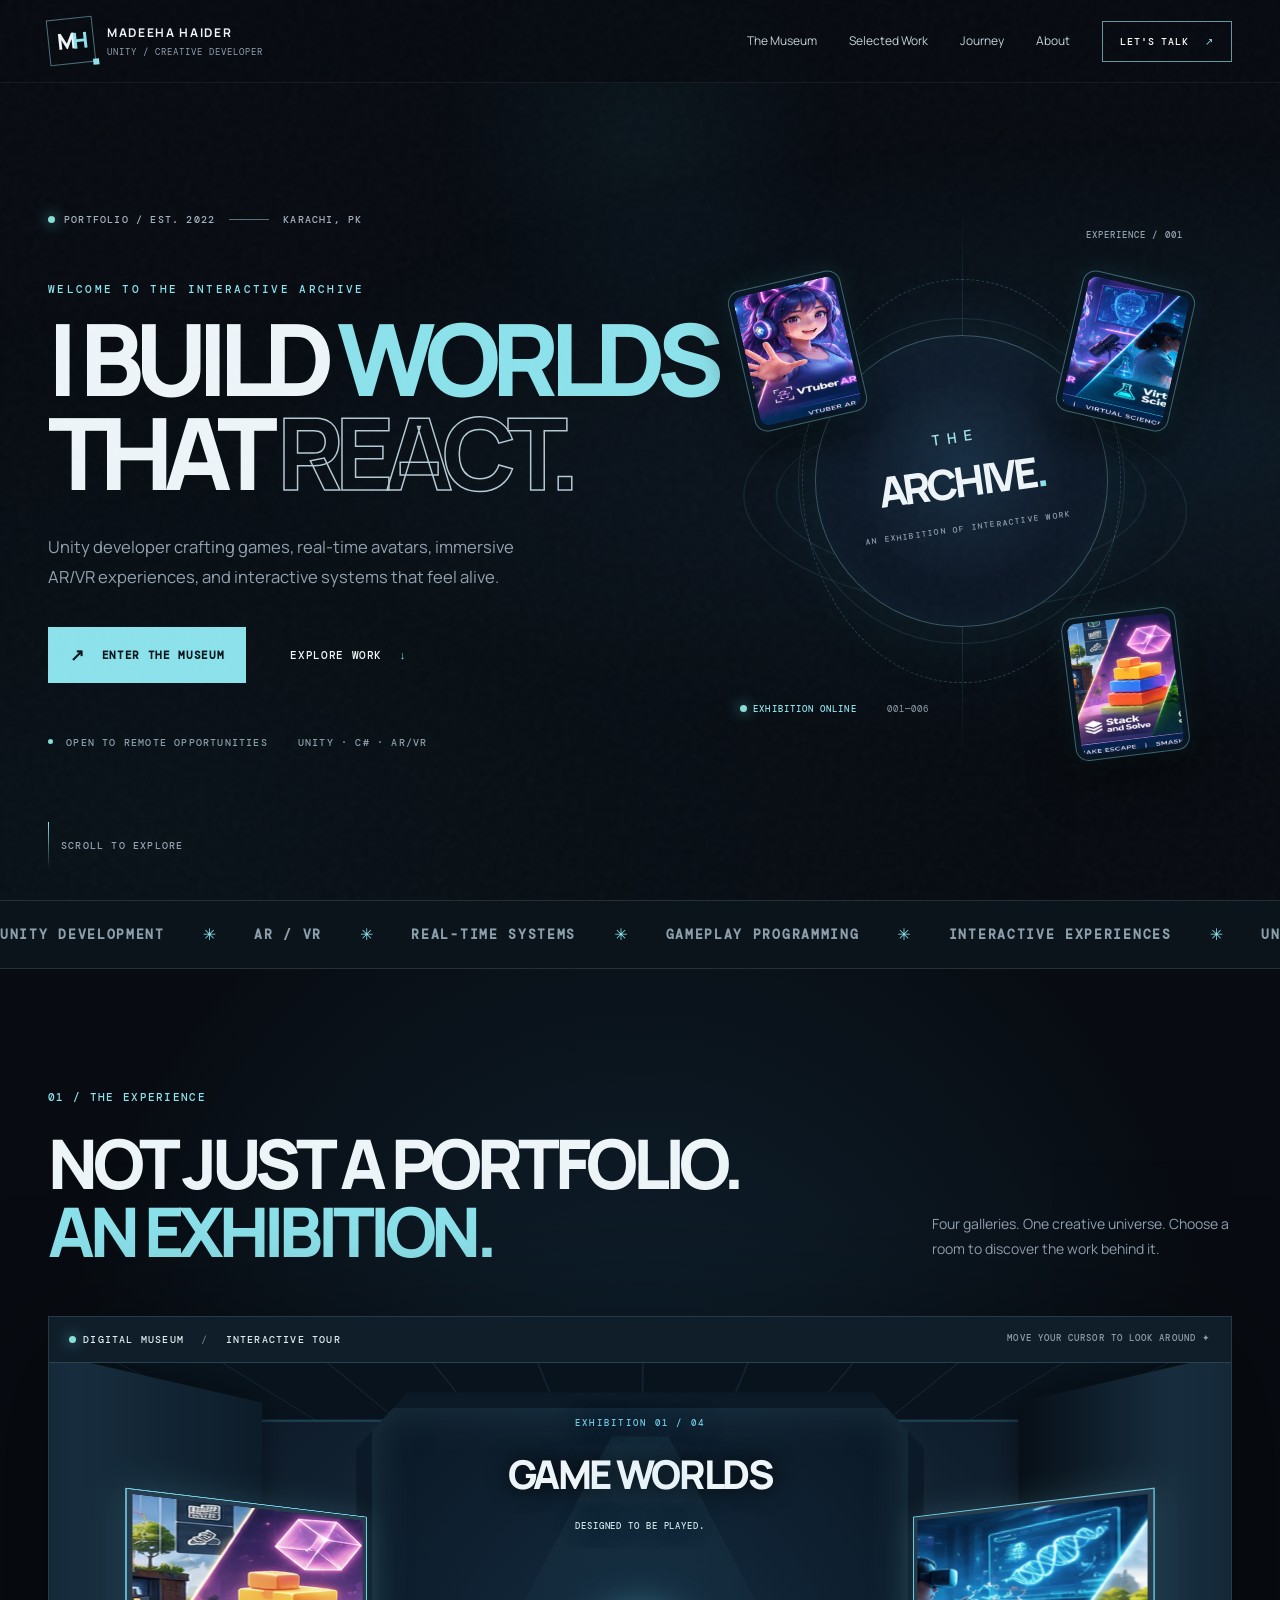
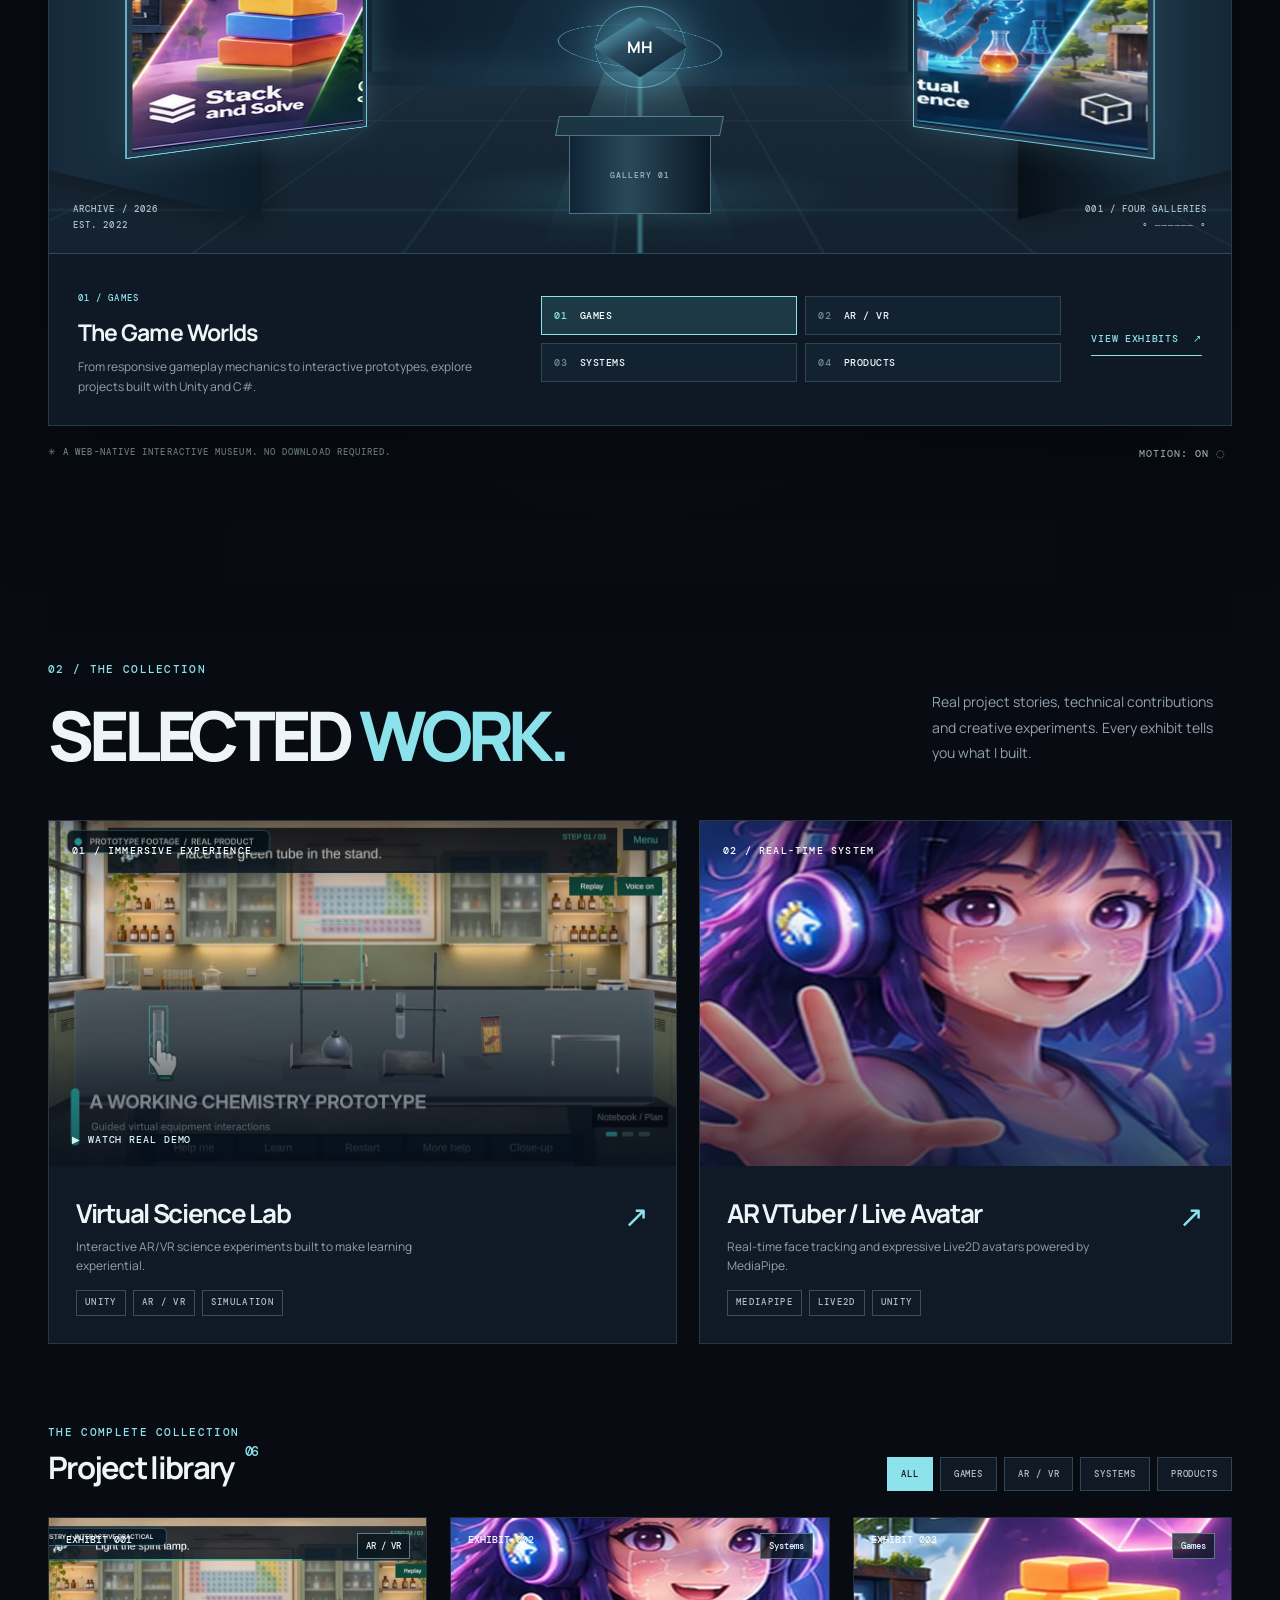
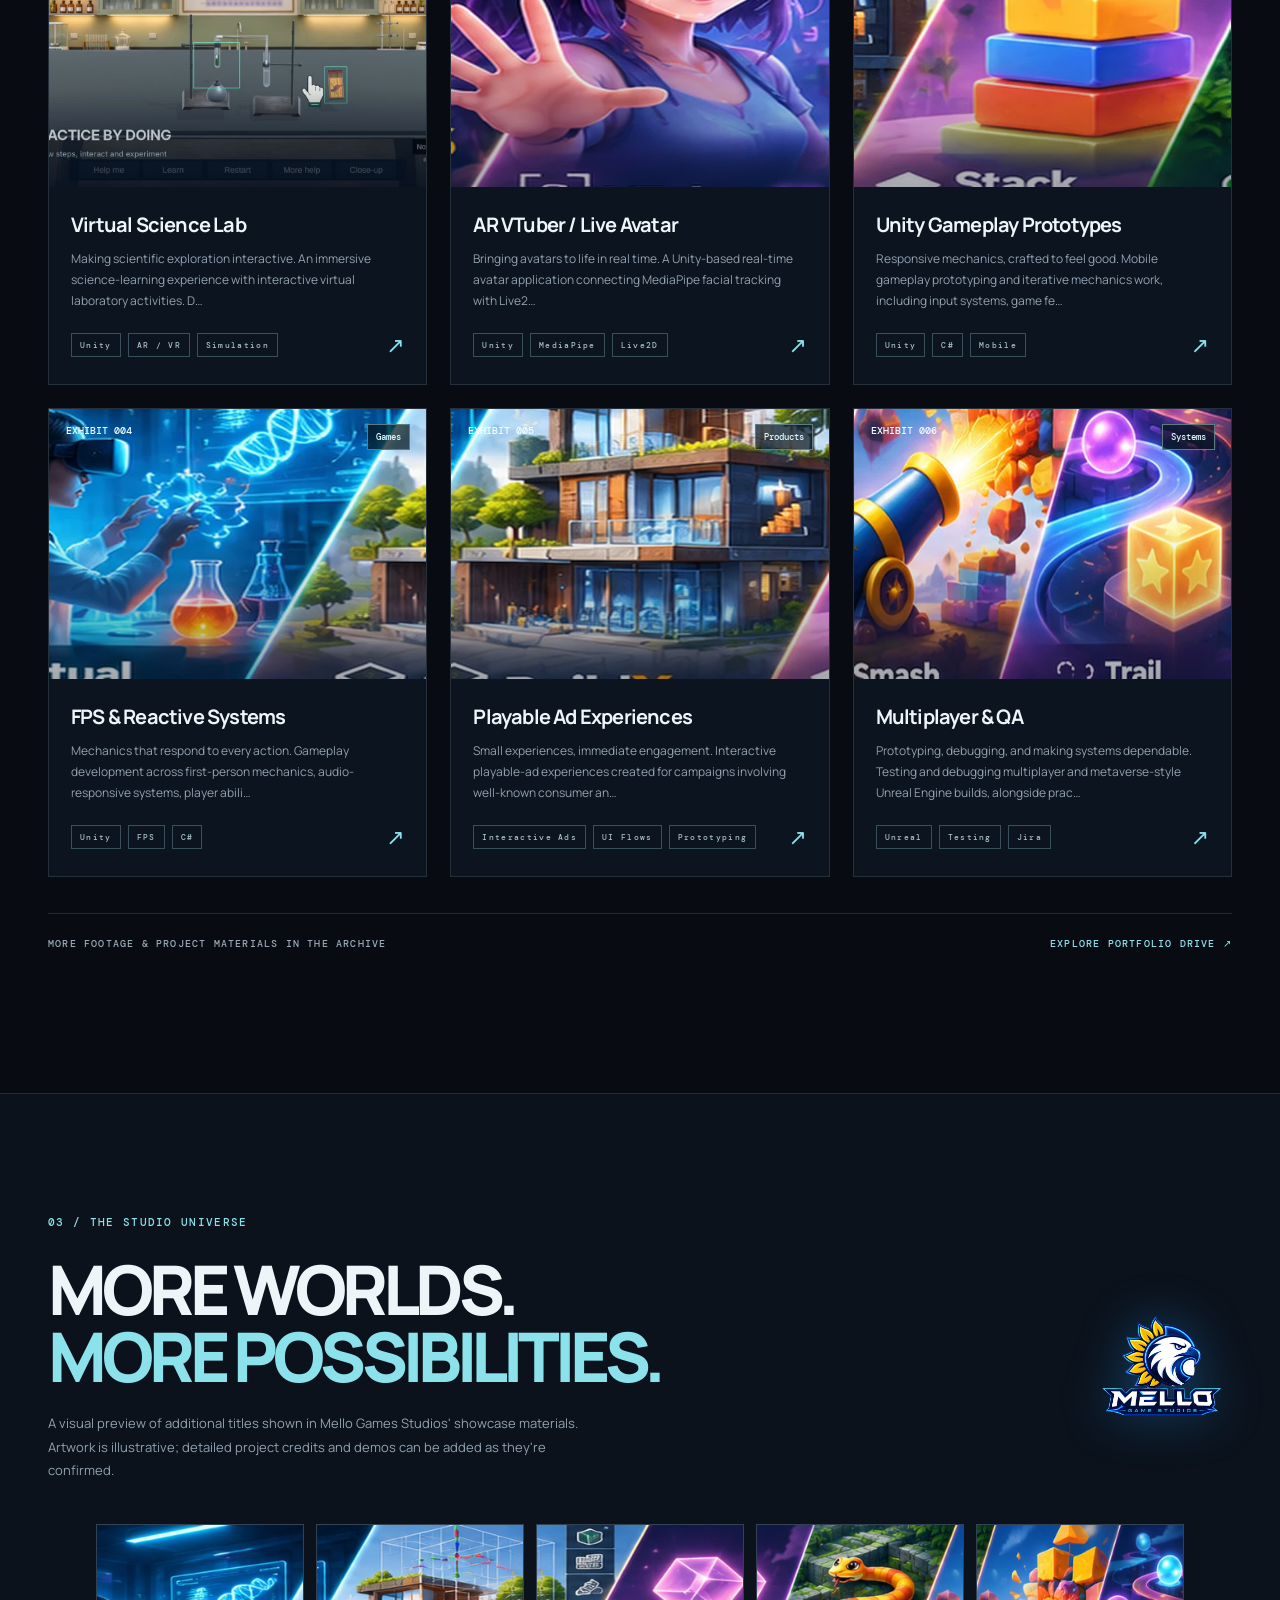
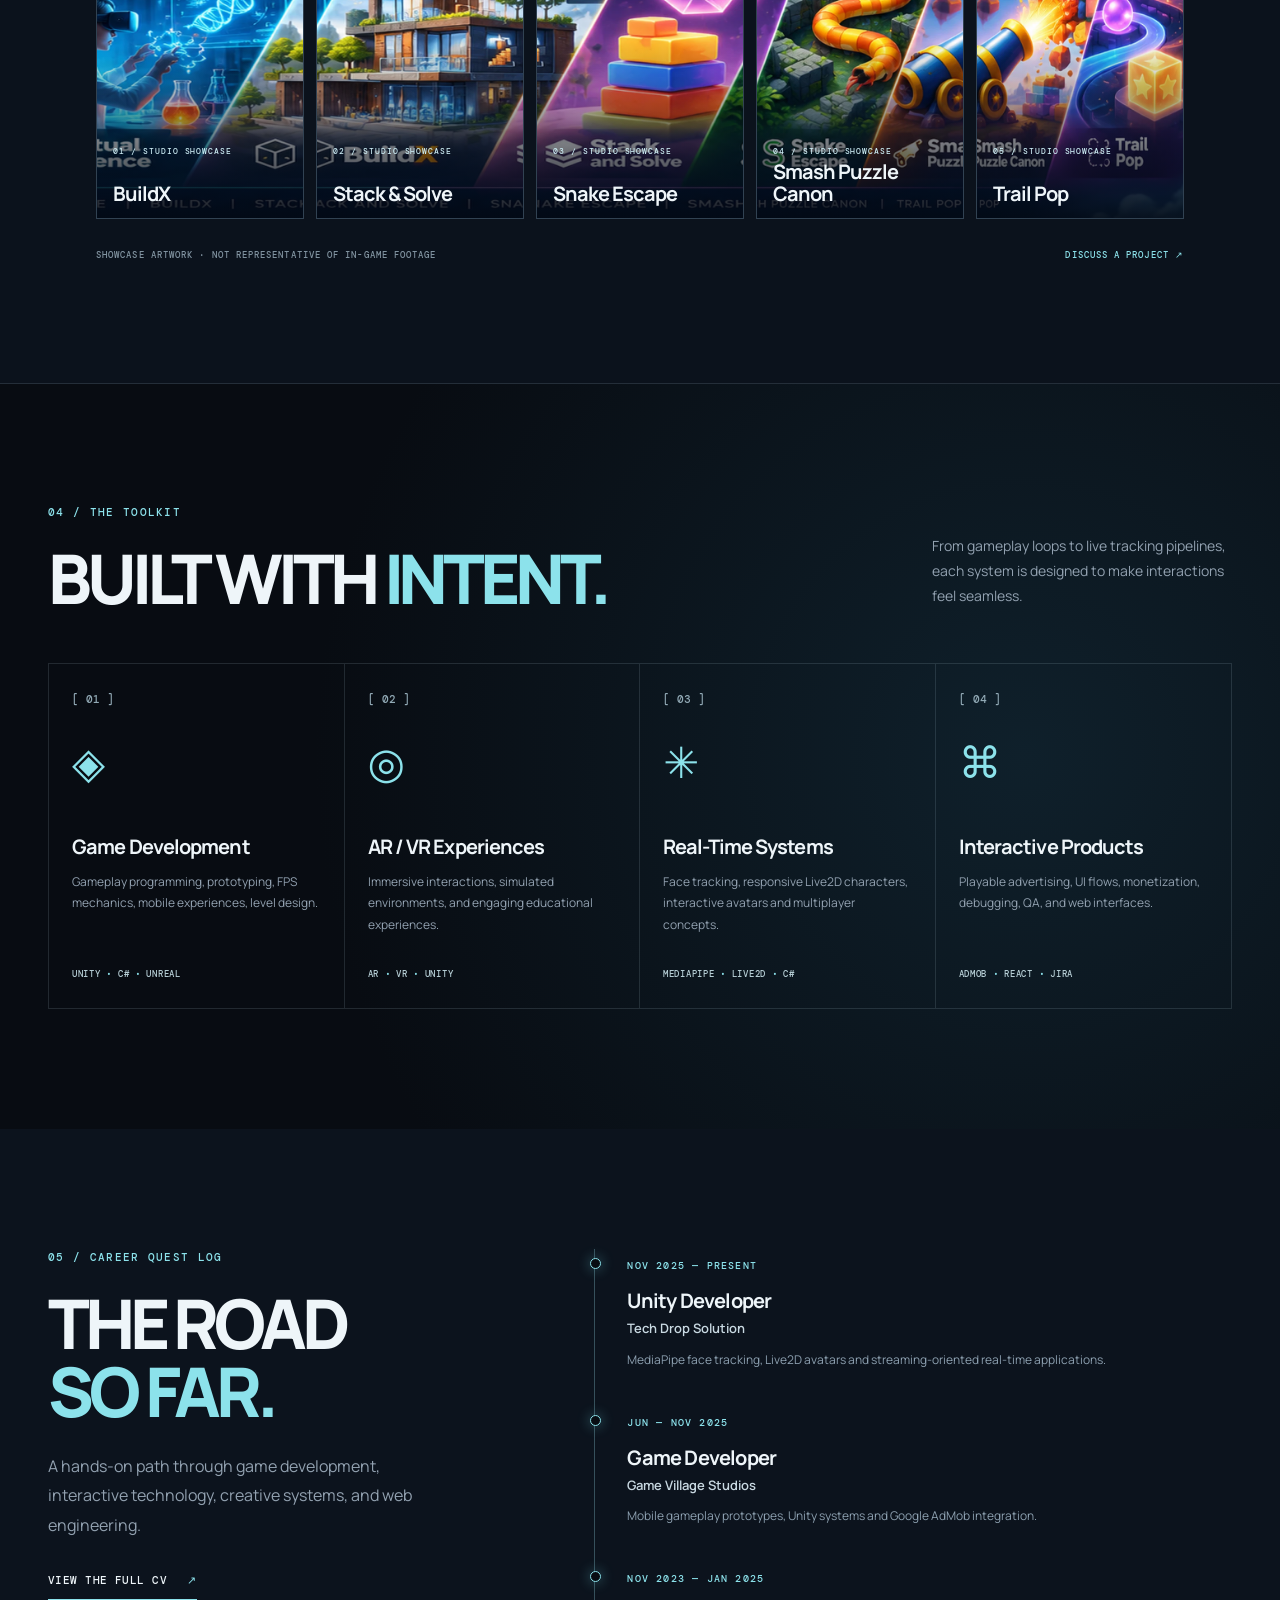
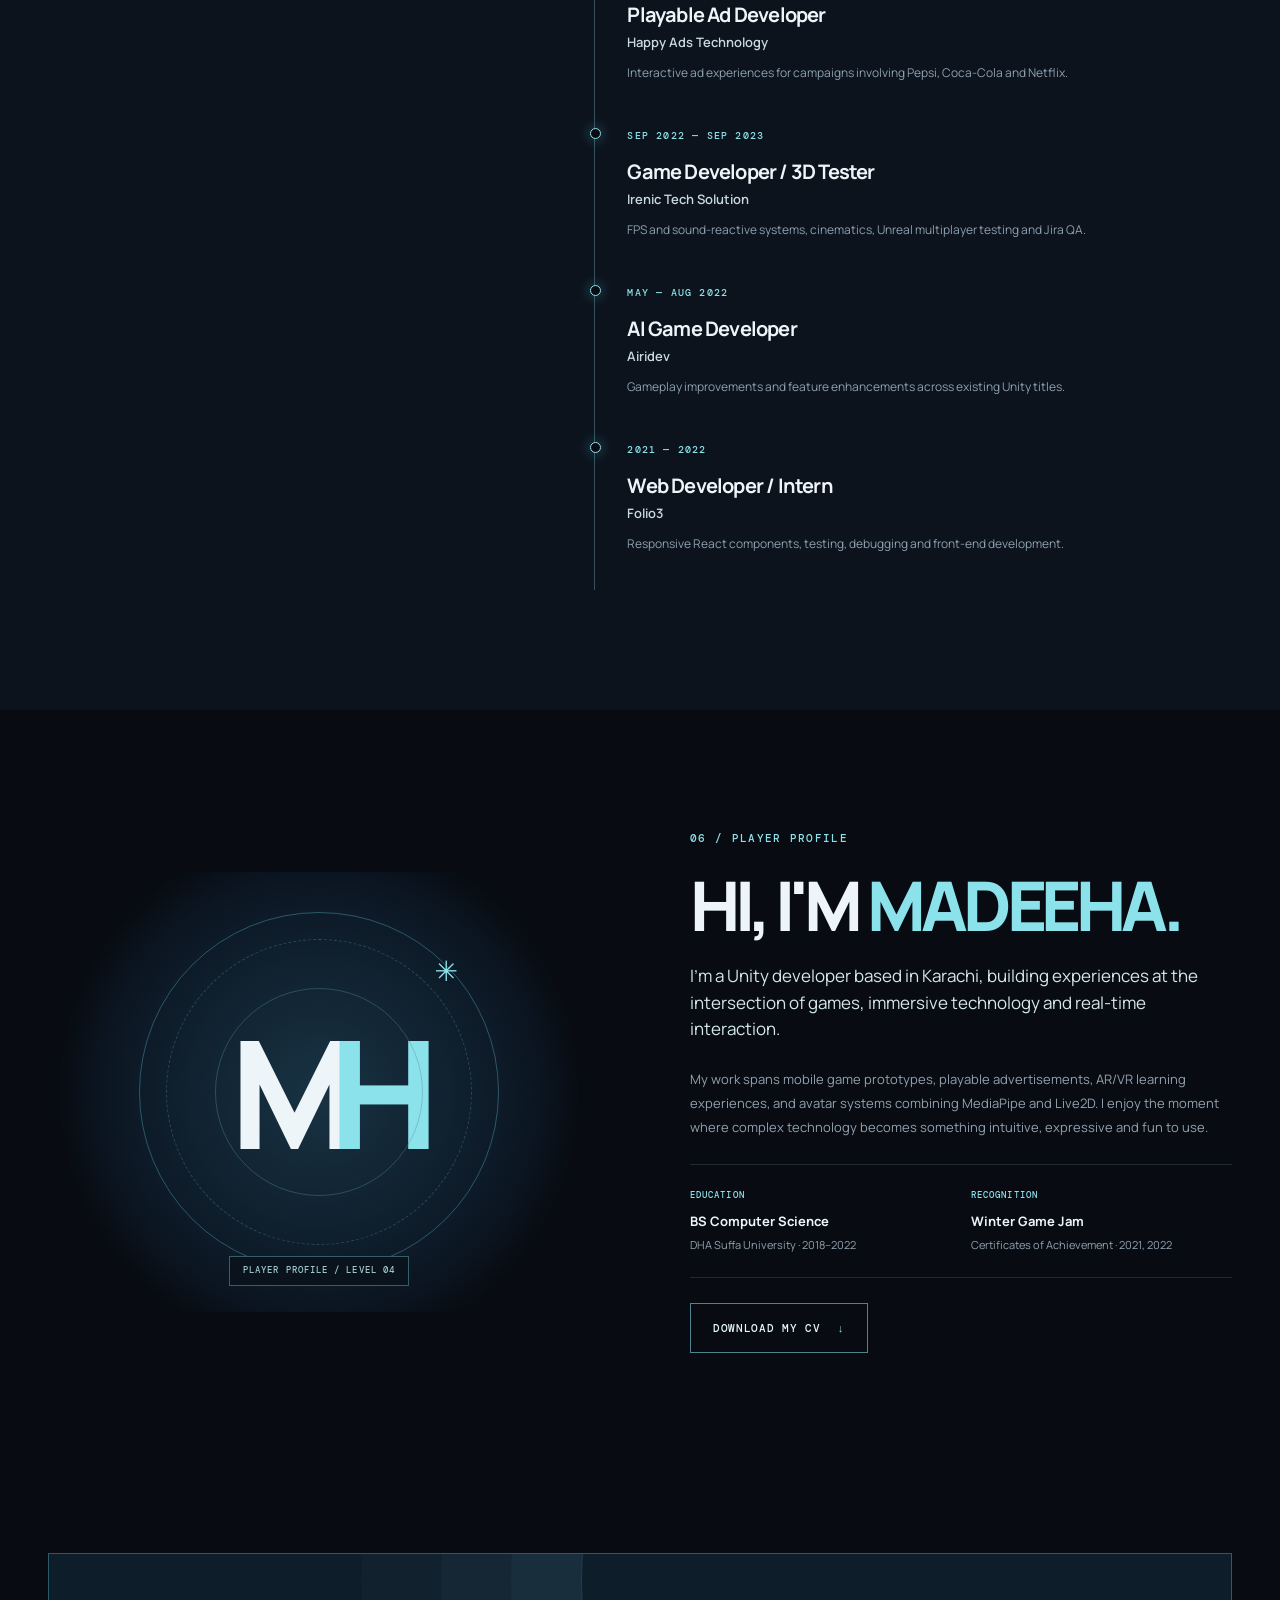
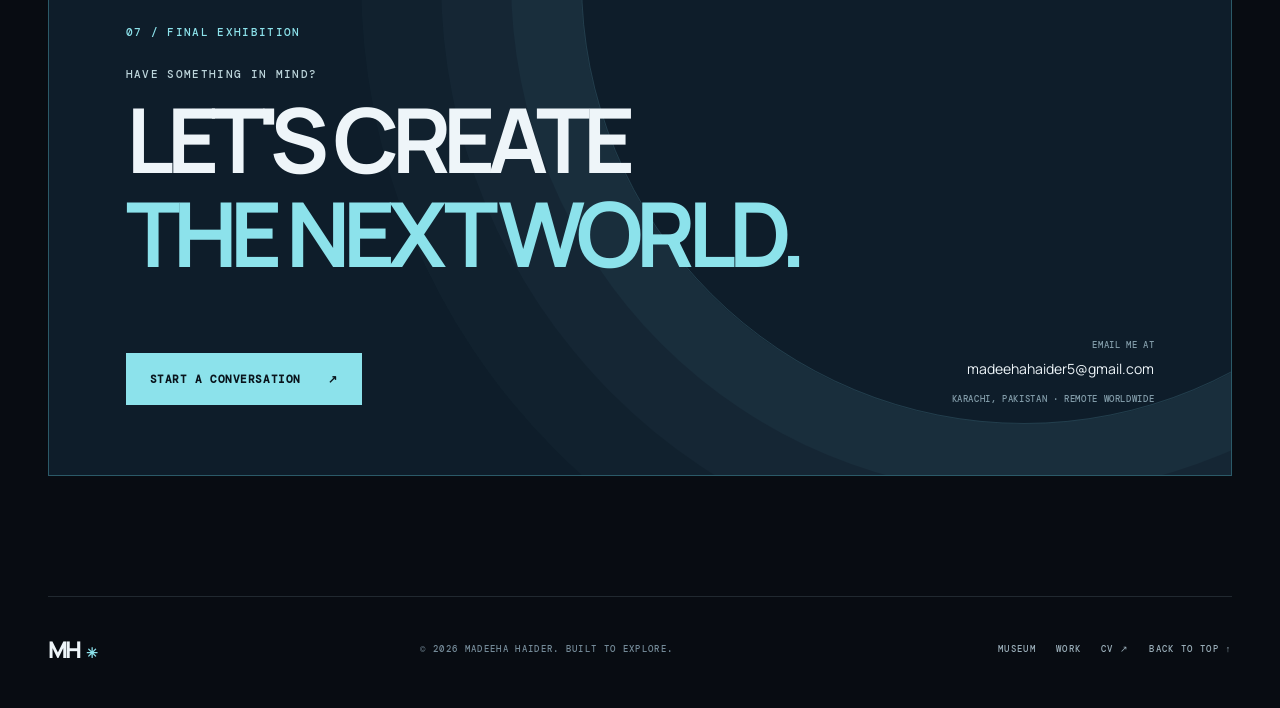
==== commit ef6d824f: "Update portfolio to full interactive archive version" ====
--- a/index.html
+++ b/index.html
@@ -1,146 +1,171 @@
-<!DOCTYPE html>
-
+<!doctype html>
 <html lang="en">
 <head>
-<meta charset="utf-8"/>
-<meta content="width=device-width, initial-scale=1" name="viewport"/>
-<meta content="#080c12" name="theme-color"/>
-<meta content="Madeeha Haider — Unity, AR/VR and real-time developer. Explore Stack &amp; Solve and original demonstrations from her Google Drive portfolio in an animated digital museum." name="description"/>
-<meta content="website" property="og:type"/>
-<meta content="Madeeha Haider — The Interactive Archive" property="og:title"/>
-<meta content="Explore Stack &amp; Solve and a curated Google Drive demo collection through an interactive digital museum." property="og:description"/>
-<meta content="assets/stack-art.webp" property="og:image"/>
-<title>Madeeha Haider · The Interactive Archive</title>
-<link href="assets/favicon.svg" rel="icon" type="image/svg+xml"/>
-<link href="https://fonts.googleapis.com" rel="preconnect"/>
-<link crossorigin="" href="https://fonts.gstatic.com" rel="preconnect"/>
-<link href="https://fonts.googleapis.com/css2?family=DM+Mono:wght@400;500&amp;family=Manrope:wght@400;500;600;700;800&amp;display=swap" rel="stylesheet"/>
-<link href="styles.css" rel="stylesheet"/>
-<script defer="" src="main.js"></script>
+  <meta charset="utf-8">
+  <meta name="viewport" content="width=device-width, initial-scale=1">
+  <meta name="theme-color" content="#080c12">
+  <meta name="description" content="Madeeha Haider — Unity game developer in Karachi, Pakistan. Explore Unity games, immersive AR/VR work, real-time avatars, playable experiences, and interactive systems in a digital museum.">
+  <meta property="og:type" content="website">
+  <meta property="og:title" content="Madeeha Haider — The Interactive Archive">
+  <meta property="og:description" content="Games. Immersive experiences. Digital products. An interactive portfolio built like a digital museum.">
+  <meta property="og:image" content="assets/mello-universe.webp">
+  <title>Madeeha Haider · The Interactive Archive</title>
+  <link rel="icon" type="image/svg+xml" href="assets/favicon.svg">
+  <link rel="preconnect" href="https://fonts.googleapis.com">
+  <link rel="preconnect" href="https://fonts.gstatic.com" crossorigin>
+  <link href="https://fonts.googleapis.com/css2?family=DM+Mono:wght@400;500&family=Manrope:wght@400;500;600;700;800&display=swap" rel="stylesheet">
+  <link rel="stylesheet" href="styles.css">
+  <script defer src="main.js"></script>
 </head>
 <body>
-<a class="skip-link" href="#main">Skip to content</a>
-<div aria-hidden="true" class="site-grain"></div>
-<div aria-hidden="true" class="cursor-glow" id="cursorGlow"></div>
-<div aria-hidden="true" class="scroll-progress" id="scrollProgress"></div>
-<header class="nav-wrap" id="top">
-<nav aria-label="Primary navigation" class="nav inner">
-<a aria-label="Madeeha Haider, back to top" class="brand" href="#top">
-<span class="brand-mark">M<span>H</span><i></i></span>
-<span class="brand-copy"><strong>MADEEHA HAIDER</strong><small>UNITY / CREATIVE DEVELOPER</small></span>
-</a>
-<div class="nav-links" id="navLinks"><a href="#museum">The Museum</a><a href="#work">Selected Work</a><a href="#demos">Demos</a><a href="#experience">Journey</a><a href="#about">About</a><a class="nav-cta" href="#contact">LET'S TALK <span aria-hidden="true">↗</span></a></div>
-<button aria-controls="navLinks" aria-expanded="false" aria-label="Open navigation" class="nav-toggle" id="navToggle" type="button"><span></span><span></span></button>
-</nav>
-</header>
-<main id="main">
-<section aria-labelledby="hero-title" class="hero inner">
-<div class="hero-copy">
-<div class="eyebrow"><span class="signal"></span> PORTFOLIO / EST. 2022 <span class="eyebrow-line"></span> KARACHI, PK</div>
-<p class="hero-kicker">A CURATED COLLECTION OF REAL PROJECT WORK</p>
-<h1 id="hero-title">I BUILD <em>WORLDS</em><br/>THAT <span class="outline-word">REACT.</span></h1>
-<p class="hero-lead">A game developer portfolio built around one published game and original interactive demos — Unity, AR/VR, and real-time experiences.</p>
-<div class="hero-actions">
-<a class="btn btn-solid" href="#museum"><span class="btn-icon">↗</span> ENTER THE MUSEUM</a>
-<a class="btn btn-ghost" href="#work">EXPLORE WORK <span>↓</span></a>
-</div>
-<div class="hero-metadata"><span><i class="dot"></i> OPEN TO REMOTE OPPORTUNITIES</span><span>STACK &amp; SOLVE · UNITY · AR/VR</span></div>
-</div>
-<div aria-hidden="true" class="hero-installation">
-<div class="installation-halo halo-1"></div><div class="installation-halo halo-2"></div>
-<div class="installation-axis"></div><div class="installation-ring"></div>
-<div class="installation-card installation-card-a"><img alt="" src="assets/stack-art.webp"/></div>
-<div class="installation-card installation-card-b"><img alt="" src="assets/lab-36.jpg"/></div>
-<div class="installation-card installation-card-c"><img alt="" src="assets/vtuber-art.webp"/></div>
-<div class="installation-core"><div class="installation-core-inner"><span>THE</span><strong>ARCHIVE<span class="period">.</span></strong><small>AN EXHIBITION OF INTERACTIVE WORK</small></div></div>
-<div class="installation-status"><span class="pulse"></span> EXHIBITION ONLINE <b>001—003</b></div>
-<div class="installation-index">EXPERIENCE / 001</div>
-</div>
-<a aria-label="Scroll to museum" class="hero-scroll" href="#museum"><span class="scroll-track"></span> SCROLL TO EXPLORE</a>
-</section>
-<div aria-label="Specializations" class="marquee"><div aria-hidden="true" class="marquee-track">
-<span>UNITY DEVELOPMENT</span><i>✳</i><span>AR / VR</span><i>✳</i><span>REAL-TIME SYSTEMS</span><i>✳</i><span>GAMEPLAY PROGRAMMING</span><i>✳</i><span>INTERACTIVE EXPERIENCES</span><i>✳</i>
-<span>UNITY DEVELOPMENT</span><i>✳</i><span>AR / VR</span><i>✳</i><span>REAL-TIME SYSTEMS</span><i>✳</i><span>GAMEPLAY PROGRAMMING</span><i>✳</i><span>INTERACTIVE EXPERIENCES</span><i>✳</i>
-</div></div>
-<section aria-labelledby="museum-title" class="section museum-section" id="museum">
-<div class="inner">
-<div class="section-heading reveal"><div><div class="section-tag">01 / THE EXPERIENCE</div><h2 id="museum-title">NOT JUST A PORTFOLIO.<br/><span>AN EXHIBITION.</span></h2></div><p>Two rooms, two verified sources: the published Stack &amp; Solve game and Madeeha’s project video archive.</p></div>
-<div class="museum-container reveal" id="museumContainer">
-<div class="museum-toolbar"><div class="toolbar-badge"><span class="live-dot"></span> DIGITAL MUSEUM <span class="toolbar-slash">/</span> INTERACTIVE TOUR</div><div class="toolbar-hint">MOVE YOUR CURSOR TO LOOK AROUND <span aria-hidden="true">✦</span></div></div>
-<div class="museum-viewport" id="museumViewport">
-<div class="museum-sky"></div><div class="museum-ceiling"></div><div class="museum-floor"></div>
-<div class="floor-path"></div><div class="wall-left"></div><div class="wall-right"></div>
-<div class="back-arch"></div>
-<div class="back-title"><span>EXHIBITION 01 / 02</span><strong id="museumBackTitle">STACK &amp; SOLVE</strong><small id="museumBackSub">PLAYABLE GAME.</small></div>
-<div class="light-beam"></div>
-<div aria-hidden="true" class="exhibit-exhibit exhibit-left"><img alt="" id="museumLeftImage" src="assets/stack-art.webp"/></div>
-<div aria-hidden="true" class="exhibit-exhibit exhibit-right"><img alt="" id="museumRightImage" src="assets/lab-19.jpg"/></div>
-<div class="platform-shadow"></div><div class="plinth-top"></div><div class="plinth-base"><span id="plinthLabel">GALLERY 01</span></div>
-<div class="holo-sculpture"><div class="sculpture-ring sculpture-ring-a"></div><div class="sculpture-ring sculpture-ring-b"></div><div class="sculpture-diamond"><span>MH</span></div></div>
-<div class="museum-hud museum-hud-left"><span>ARCHIVE / 2026</span><span>EST. 2022</span></div>
-<div class="museum-hud museum-hud-right"><span>001 / TWO GALLERIES</span><span>∘ ────── ∘</span></div>
-</div>
-<div class="museum-details">
-<div class="museum-description"><span class="caption-overline" id="galleryNumber">01 / PUBLISHED GAME</span><h3 id="galleryTitle">The Game Gallery</h3><p id="galleryDescription">A puzzle game available on Google Play. Explore the game and the project details.</p></div>
-<div aria-label="Choose a museum gallery" class="museum-controls" role="group"><button aria-pressed="true" class="gallery-tab is-selected" data-gallery="games" type="button"><span>01</span> GAME</button><button aria-pressed="false" class="gallery-tab" data-gallery="demos" type="button"><span>02</span> PROJECT DEMOS</button></div>
-<a class="museum-explore" data-filter="Games" href="#work" id="museumExplore">VIEW EXHIBITS <span>↗</span></a>
-</div>
-</div>
-<div class="museum-footnote"><span>✳ A WEB-NATIVE INTERACTIVE MUSEUM. NO DOWNLOAD REQUIRED.</span><button aria-pressed="false" class="motion-button" id="reduceMotion" type="button">MOTION: ON <span>◌</span></button></div>
-</div>
-</section>
-<section aria-labelledby="work-title" class="section work-section" id="work">
-<div class="inner">
-<div class="section-heading reveal"><div><div class="section-tag">02 / THE COLLECTION</div><h2 id="work-title">SELECTED <span>WORK.</span></h2></div><p>Only work backed by the published Stack &amp; Solve game and Madeeha’s shared demonstration folder is included.</p></div>
-<div class="featured-layout">
-<article aria-label="Open Stack &amp; Solve case study" class="featured-card featured-lab reveal" data-open-project="stack-solve" role="button" tabindex="0">
-<div class="featured-image"><img alt="Stylized showcase artwork for Stack &amp; Solve puzzle game" loading="lazy" src="assets/stack-art.webp"/><span class="featured-scrim"></span><span class="featured-category">01 / PUBLISHED GAME</span><span class="artwork-note">SHOWCASE ART · NOT GAMEPLAY FOOTAGE</span></div>
-<div class="featured-body"><div><h3>Stack &amp; Solve</h3><p>The published puzzle game — discover its Google Play listing and gameplay concept.</p><div class="tech-list"><span>PUZZLE</span><span>MOBILE GAME</span><span>GOOGLE PLAY</span></div></div><span class="featured-arrow">↗</span></div>
-</article>
-<article aria-label="Watch Virtual Science Lab project demonstration" class="featured-card featured-vtuber reveal" data-open-project="virtual-lab" role="button" tabindex="0">
-<div class="featured-image"><img alt="Virtual Science Lab demonstration footage" loading="lazy" src="assets/lab-19.jpg"/><span class="featured-scrim"></span><span class="featured-category">02 / DRIVE PROJECT DEMO</span><span class="featured-play">▶ WATCH REAL DEMO</span></div>
-<div class="featured-body"><div><h3>Virtual Science Lab</h3><p>An AR/VR learning experience. Open to watch authentic captured demo footage.</p><div class="tech-list"><span>UNITY</span><span>AR / VR</span><span>SIMULATION</span></div></div><span class="featured-arrow">↗</span></div>
-</article>
-</div>
-<div class="collection-head reveal"><div><span class="section-tag">SOURCE-BASED PROJECTS</span><h3>Curated exhibits <span class="count-number" id="projectCount">03</span></h3></div><div aria-label="Filter projects" class="filter-row" id="filterRow" role="group"><button aria-pressed="true" class="filter-chip active" data-filter="All" type="button">ALL</button><button aria-pressed="false" class="filter-chip" data-filter="Games" type="button">GAME</button><button aria-pressed="false" class="filter-chip" data-filter="Demos" type="button">DRIVE DEMOS</button><button aria-pressed="false" class="filter-chip" data-filter="AR / VR" type="button">AR / VR</button><button aria-pressed="false" class="filter-chip" data-filter="Systems" type="button">REAL-TIME</button></div></div>
-<div aria-live="polite" class="project-grid" id="projectGrid"></div>
-<div class="archive-footer reveal"><span>FULL-LENGTH FOOTAGE &amp; ORIGINAL PROJECT FILES</span><a href="https://drive.google.com/drive/folders/1j7fGOsFaHWYwNSSBdVaI9EEwy1kGppBn?usp=sharing" rel="noopener noreferrer" target="_blank">EXPLORE PORTFOLIO DRIVE <span>↗</span></a></div>
-</div>
-</section>
-<section aria-labelledby="demos-title" class="section studio-section demo-section" id="demos"><div class="inner">
-<div class="section-heading reveal"><div><div class="section-tag">03 / ORIGINAL DEMONSTRATIONS</div><h2 id="demos-title">SEE IT <span>IN MOTION.</span></h2></div><p>Explore original project demonstrations through the shared Google Drive portfolio.</p></div>
-<div class="demo-layout">
-<div class="demo-player reveal"><div class="demo-video-link"><p>Original Virtual Science Lab demonstration</p><a class="btn btn-solid" href="https://drive.google.com/drive/folders/1j7fGOsFaHWYwNSSBdVaI9EEwy1kGppBn?usp=sharing" target="_blank" rel="noopener noreferrer">VIEW PROJECT VIDEOS ON GOOGLE DRIVE ↗</a></div><div class="demo-player-caption"><span>01 / RECORDED PROJECT DEMO</span><strong>Virtual Science Lab · Unity / AR / VR</strong></div></div>
-<div class="demo-archive reveal"><span class="demo-archive-icon">✳</span><div class="section-tag">MORE PROJECT VIDEOS</div><h3>THE ORIGINAL<br/>DEMO ARCHIVE.</h3><p>Browse the shared folder for the AR avatar / VTuber work, Virtual Science Lab, and additional demonstrations. The individual Drive video IDs have not been independently verified, so this is a direct folder link rather than an invented player.</p><a class="btn btn-solid" href="https://drive.google.com/drive/folders/1j7fGOsFaHWYwNSSBdVaI9EEwy1kGppBn?usp=sharing" rel="noopener noreferrer" target="_blank">OPEN GOOGLE DRIVE <span aria-hidden="true">↗</span></a><small>MEDIA CREDIT · PROVIDED PORTFOLIO FOLDER</small></div>
-</div></div></section>
-<section aria-labelledby="expertise-title" class="section expertise-section" id="expertise">
-<div class="inner"><div class="section-heading reveal"><div><div class="section-tag">04 / THE TOOLKIT</div><h2 id="expertise-title">BUILT WITH <span>INTENT.</span></h2></div><p>From gameplay loops to live tracking pipelines, each system is designed to make interactions feel seamless.</p></div>
-<div class="expertise-grid">
-<article class="expertise-card reveal"><span class="expertise-number">[ 01 ]</span><span class="expertise-symbol">◈</span><h3>Game Development</h3><p>Gameplay programming, prototyping, FPS mechanics, mobile experiences, level design.</p><div>UNITY <b>·</b> C# <b>·</b> UNREAL</div></article>
-<article class="expertise-card reveal"><span class="expertise-number">[ 02 ]</span><span class="expertise-symbol">◎</span><h3>AR / VR Experiences</h3><p>Immersive interactions, simulated environments, and engaging educational experiences.</p><div>AR <b>·</b> VR <b>·</b> UNITY</div></article>
-<article class="expertise-card reveal"><span class="expertise-number">[ 03 ]</span><span class="expertise-symbol">✳</span><h3>Real-Time Systems</h3><p>Face tracking, responsive Live2D characters, interactive avatars and multiplayer concepts.</p><div>MEDIAPIPE <b>·</b> LIVE2D <b>·</b> C#</div></article>
-<article class="expertise-card reveal"><span class="expertise-number">[ 04 ]</span><span class="expertise-symbol">⌘</span><h3>Interactive Products</h3><p>Playable advertising, UI flows, monetization, debugging, QA, and web interfaces.</p><div>ADMOB <b>·</b> REACT <b>·</b> JIRA</div></article>
-</div>
-</div>
-</section>
-<section aria-labelledby="experience-title" class="section experience-section" id="experience"><div class="inner experience-layout">
-<div class="experience-intro reveal"><div class="section-tag">05 / CAREER QUEST LOG</div><h2 id="experience-title">THE ROAD<br/><span>SO FAR.</span></h2><p>A hands-on path through game development, interactive technology, creative systems, and web engineering.</p><a class="text-link" href="mailto:madeehahaider5@gmail.com?subject=Madeeha%20Haider%20CV%20Request" rel="noopener">REQUEST CV ↗</a></div>
-<div class="experience-timeline" id="experienceTimeline">
-<article class="timeline-item reveal"><span class="timeline-time">NOV 2025 — OCT 2026</span><div><h3>Unity Developer</h3><p>Tech Drop Solution</p><small>MediaPipe face tracking, Live2D avatars and streaming-oriented real-time applications.</small></div></article>
-<article class="timeline-item reveal"><span class="timeline-time">JUN — NOV 2025</span><div><h3>Game Developer</h3><p>Game Village Studios</p><small>Mobile gameplay prototypes, Unity systems and Google AdMob integration.</small></div></article>
-<article class="timeline-item reveal"><span class="timeline-time">NOV 2023 — JAN 2025</span><div><h3>Playable Ad Developer</h3><p>Happy Ads Technology</p><small>Interactive ad experiences for campaigns involving Pepsi, Coca-Cola and Netflix.</small></div></article>
-<article class="timeline-item reveal"><span class="timeline-time">SEP 2022 — SEP 2023</span><div><h3>Game Developer / 3D Tester</h3><p>Irenic Tech Solution</p><small>FPS and sound-reactive systems, cinematics, Unreal multiplayer testing and Jira QA.</small></div></article>
-<article class="timeline-item reveal"><span class="timeline-time">MAY — AUG 2022</span><div><h3>AI Game Developer</h3><p>Airidev</p><small>Gameplay improvements and feature enhancements across existing Unity titles.</small></div></article>
-<article class="timeline-item reveal"><span class="timeline-time">2021 — 2022</span><div><h3>Web Developer / Intern</h3><p>Folio3</p><small>Responsive React components, testing, debugging and front-end development.</small></div></article>
-</div>
-</div></section>
-<section aria-labelledby="about-title" class="section about-section" id="about"><div class="inner about-layout">
-<div class="about-art reveal"><div class="portrait-outer"><div class="portrait-orbit orbit-a"></div><div class="portrait-orbit orbit-b"></div><div class="portrait-initials">M<span>H</span><i>✳</i></div><div class="portrait-label">PLAYER PROFILE / LEVEL 04</div></div></div>
-<div class="about-copy reveal"><div class="section-tag">06 / PLAYER PROFILE</div><h2 id="about-title">HI, I'M <span>MADEEHA.</span></h2><p class="about-lead">I’m a Unity developer based in Karachi. My showcased work here focuses on Stack &amp; Solve and original project demonstrations in AR/VR and interactive avatar systems.</p><p>My experience spans interactive Unity gameplay, augmented and virtual reality, MediaPipe face tracking, Live2D, and real-time experiences. Every project in this exhibition is linked to a supplied game or demo source.</p><div class="about-facts"><div><span>EDUCATION</span><strong>BS Computer Science</strong><small>DHA Suffa University · 2018–2022</small></div><div><span>RECOGNITION</span><strong>Winter Game Jam</strong><small>Certificates of Achievement · 2021, 2022</small></div></div><a class="btn btn-outline" href="mailto:madeehahaider5@gmail.com?subject=Madeeha%20Haider%20CV%20Request">REQUEST CV ↗</a></div>
-</div></section>
-<section aria-labelledby="contact-title" class="section contact-section" id="contact"><div class="inner contact-box reveal"><div aria-hidden="true" class="contact-pattern"></div><div class="section-tag">07 / FINAL EXHIBITION</div><p>HAVE SOMETHING IN MIND?</p><h2 id="contact-title">LET'S CREATE<br/><span>THE NEXT WORLD.</span></h2><div class="contact-bottom"><a class="contact-link" href="mailto:madeehahaider5@gmail.com?subject=Let's%20Build%20Something%20Together">START A CONVERSATION <span>↗</span></a><div><small>EMAIL ME AT</small><a href="mailto:madeehahaider5@gmail.com">madeehahaider5@gmail.com</a><small>KARACHI, PAKISTAN · REMOTE WORLDWIDE</small></div></div></div></section>
-</main>
-<footer class="footer inner"><a class="footer-brand" href="#top">MH<span>✳</span></a><p>© <span id="year">2026</span> MADEEHA HAIDER. BUILT TO EXPLORE.</p><div><a href="#museum">MUSEUM</a><a href="#work">WORK</a><a href="#demos">DEMOS</a><a href="#top">BACK TO TOP ↑</a></div></footer>
-<div aria-hidden="true" aria-label="Project details" aria-modal="true" class="modal" id="projectModal" role="dialog"><div class="modal-backdrop" data-close-modal=""></div><div class="modal-dialog" role="document"><button aria-label="Close project details" class="modal-close" id="modalClose" type="button">✕</button><div class="modal-content" id="modalContent"></div></div></div>
+  <a class="skip-link" href="#main">Skip to content</a>
+  <div class="site-grain" aria-hidden="true"></div>
+  <div class="cursor-glow" id="cursorGlow" aria-hidden="true"></div>
+  <div class="scroll-progress" id="scrollProgress" aria-hidden="true"></div>
+
+  <header class="nav-wrap" id="top">
+    <nav class="nav inner" aria-label="Primary navigation">
+      <a href="#top" class="brand" aria-label="Madeeha Haider, back to top">
+        <span class="brand-mark">M<span>H</span><i></i></span>
+        <span class="brand-copy"><strong>MADEEHA HAIDER</strong><small>UNITY / CREATIVE DEVELOPER</small></span>
+      </a>
+      <div class="nav-links" id="navLinks">
+        <a href="#museum">The Museum</a><a href="#work">Selected Work</a><a href="#experience">Journey</a><a href="#about">About</a>
+        <a class="nav-cta" href="#contact">LET'S TALK <span aria-hidden="true">↗</span></a>
+      </div>
+      <button class="nav-toggle" id="navToggle" type="button" aria-label="Open navigation" aria-expanded="false" aria-controls="navLinks"><span></span><span></span></button>
+    </nav>
+  </header>
+
+  <main id="main">
+    <section class="hero inner" aria-labelledby="hero-title">
+      <div class="hero-copy">
+        <div class="eyebrow"><span class="signal"></span> PORTFOLIO / EST. 2022 <span class="eyebrow-line"></span> KARACHI, PK</div>
+        <p class="hero-kicker">WELCOME TO THE INTERACTIVE ARCHIVE</p>
+        <h1 id="hero-title">I BUILD <em>WORLDS</em><br>THAT <span class="outline-word">REACT.</span></h1>
+        <p class="hero-lead">Unity developer crafting games, real-time avatars, immersive AR/VR experiences, and interactive systems that feel alive.</p>
+        <div class="hero-actions">
+          <a class="btn btn-solid" href="#museum"><span class="btn-icon">↗</span> ENTER THE MUSEUM</a>
+          <a class="btn btn-ghost" href="#work">EXPLORE WORK <span>↓</span></a>
+        </div>
+        <div class="hero-metadata"><span><i class="dot"></i> OPEN TO REMOTE OPPORTUNITIES</span><span>UNITY · C# · AR/VR</span></div>
+      </div>
+      <div class="hero-installation" aria-hidden="true">
+        <div class="installation-halo halo-1"></div><div class="installation-halo halo-2"></div>
+        <div class="installation-axis"></div><div class="installation-ring"></div>
+        <div class="installation-card installation-card-a"><img src="assets/vtuber-art.webp" alt=""></div>
+        <div class="installation-card installation-card-b"><img src="assets/science-art.webp" alt=""></div>
+        <div class="installation-card installation-card-c"><img src="assets/snake-art.webp" alt=""></div>
+        <div class="installation-core"><div class="installation-core-inner"><span>THE</span><strong>ARCHIVE<span class="period">.</span></strong><small>AN EXHIBITION OF INTERACTIVE WORK</small></div></div>
+        <div class="installation-status"><span class="pulse"></span> EXHIBITION ONLINE <b>001—006</b></div>
+        <div class="installation-index">EXPERIENCE / 001</div>
+      </div>
+      <a class="hero-scroll" href="#museum" aria-label="Scroll to museum"><span class="scroll-track"></span> SCROLL TO EXPLORE</a>
+    </section>
+
+    <div class="marquee" aria-label="Specializations"><div class="marquee-track" aria-hidden="true">
+      <span>UNITY DEVELOPMENT</span><i>✳</i><span>AR / VR</span><i>✳</i><span>REAL-TIME SYSTEMS</span><i>✳</i><span>GAMEPLAY PROGRAMMING</span><i>✳</i><span>INTERACTIVE EXPERIENCES</span><i>✳</i>
+      <span>UNITY DEVELOPMENT</span><i>✳</i><span>AR / VR</span><i>✳</i><span>REAL-TIME SYSTEMS</span><i>✳</i><span>GAMEPLAY PROGRAMMING</span><i>✳</i><span>INTERACTIVE EXPERIENCES</span><i>✳</i>
+    </div></div>
+
+    <section class="section museum-section" id="museum" aria-labelledby="museum-title">
+      <div class="inner">
+        <div class="section-heading reveal"><div><div class="section-tag">01 / THE EXPERIENCE</div><h2 id="museum-title">NOT JUST A PORTFOLIO.<br><span>AN EXHIBITION.</span></h2></div><p>Four galleries. One creative universe. Choose a room to discover the work behind it.</p></div>
+        <div class="museum-container reveal" id="museumContainer">
+          <div class="museum-toolbar"><div class="toolbar-badge"><span class="live-dot"></span> DIGITAL MUSEUM <span class="toolbar-slash">/</span> INTERACTIVE TOUR</div><div class="toolbar-hint">MOVE YOUR CURSOR TO LOOK AROUND <span aria-hidden="true">✦</span></div></div>
+          <div class="museum-viewport" id="museumViewport">
+            <div class="museum-sky"></div><div class="museum-ceiling"></div><div class="museum-floor"></div>
+            <div class="floor-path"></div><div class="wall-left"></div><div class="wall-right"></div>
+            <div class="back-arch"></div>
+            <div class="back-title"><span>EXHIBITION 01 / 04</span><strong id="museumBackTitle">GAME WORLDS</strong><small id="museumBackSub">DESIGNED TO BE PLAYED.</small></div>
+            <div class="light-beam"></div>
+            <div class="exhibit-exhibit exhibit-left" aria-hidden="true"><img id="museumLeftImage" src="assets/snake-art.webp" alt=""></div>
+            <div class="exhibit-exhibit exhibit-right" aria-hidden="true"><img id="museumRightImage" src="assets/buildx-art.webp" alt=""></div>
+            <div class="platform-shadow"></div><div class="plinth-top"></div><div class="plinth-base"><span id="plinthLabel">GALLERY 01</span></div>
+            <div class="holo-sculpture"><div class="sculpture-ring sculpture-ring-a"></div><div class="sculpture-ring sculpture-ring-b"></div><div class="sculpture-diamond"><span>MH</span></div></div>
+            <div class="museum-hud museum-hud-left"><span>ARCHIVE / 2026</span><span>EST. 2022</span></div>
+            <div class="museum-hud museum-hud-right"><span>001 / FOUR GALLERIES</span><span>∘ ────── ∘</span></div>
+          </div>
+          <div class="museum-details">
+            <div class="museum-description"><span class="caption-overline" id="galleryNumber">01 / GAMES</span><h3 id="galleryTitle">The Game Worlds</h3><p id="galleryDescription">From responsive gameplay mechanics to interactive prototypes, explore projects built with Unity and C#.</p></div>
+            <div class="museum-controls" role="group" aria-label="Choose a museum gallery">
+              <button class="gallery-tab is-selected" data-gallery="games" type="button" aria-pressed="true"><span>01</span> GAMES</button>
+              <button class="gallery-tab" data-gallery="immersive" type="button" aria-pressed="false"><span>02</span> AR / VR</button>
+              <button class="gallery-tab" data-gallery="systems" type="button" aria-pressed="false"><span>03</span> SYSTEMS</button>
+              <button class="gallery-tab" data-gallery="products" type="button" aria-pressed="false"><span>04</span> PRODUCTS</button>
+            </div>
+            <a class="museum-explore" id="museumExplore" href="#work" data-filter="Games">VIEW EXHIBITS <span>↗</span></a>
+          </div>
+        </div>
+        <div class="museum-footnote"><span>✳ A WEB-NATIVE INTERACTIVE MUSEUM. NO DOWNLOAD REQUIRED.</span><button id="reduceMotion" class="motion-button" type="button" aria-pressed="false">MOTION: ON <span>◌</span></button></div>
+      </div>
+    </section>
+
+    <section class="section work-section" id="work" aria-labelledby="work-title">
+      <div class="inner">
+        <div class="section-heading reveal"><div><div class="section-tag">02 / THE COLLECTION</div><h2 id="work-title">SELECTED <span>WORK.</span></h2></div><p>Real project stories, technical contributions and creative experiments. Every exhibit tells you what I built.</p></div>
+        <div class="featured-layout">
+          <article class="featured-card featured-lab reveal" data-open-project="virtual-lab" tabindex="0" role="button" aria-label="Open Virtual Science Lab project case study">
+            <div class="featured-image"><img src="assets/lab-19.jpg" alt="Virtual Science Lab real chemistry prototype footage" loading="lazy"><span class="featured-scrim"></span><span class="featured-category">01 / IMMERSIVE EXPERIENCE</span><span class="featured-play">▶ WATCH REAL DEMO</span></div>
+            <div class="featured-body"><div><h3>Virtual Science Lab</h3><p>Interactive AR/VR science experiments built to make learning experiential.</p><div class="tech-list"><span>UNITY</span><span>AR / VR</span><span>SIMULATION</span></div></div><span class="featured-arrow">↗</span></div>
+          </article>
+          <article class="featured-card featured-vtuber reveal" data-open-project="vtuber" tabindex="0" role="button" aria-label="Open AR VTuber project case study">
+            <div class="featured-image"><img src="assets/vtuber-art.webp" alt="Illustrative VTuber showcase artwork" loading="lazy"><span class="featured-scrim"></span><span class="featured-category">02 / REAL-TIME SYSTEM</span><span class="artwork-note">ILLUSTRATIVE KEY ART</span></div>
+            <div class="featured-body"><div><h3>AR VTuber / Live Avatar</h3><p>Real-time face tracking and expressive Live2D avatars powered by MediaPipe.</p><div class="tech-list"><span>MEDIAPIPE</span><span>LIVE2D</span><span>UNITY</span></div></div><span class="featured-arrow">↗</span></div>
+          </article>
+        </div>
+        <div class="collection-head reveal"><div><span class="section-tag">THE COMPLETE COLLECTION</span><h3>Project library <span class="count-number" id="projectCount">06</span></h3></div><div class="filter-row" id="filterRow" role="group" aria-label="Filter projects"><button class="filter-chip active" data-filter="All" type="button" aria-pressed="true">ALL</button><button class="filter-chip" data-filter="Games" type="button" aria-pressed="false">GAMES</button><button class="filter-chip" data-filter="AR / VR" type="button" aria-pressed="false">AR / VR</button><button class="filter-chip" data-filter="Systems" type="button" aria-pressed="false">SYSTEMS</button><button class="filter-chip" data-filter="Products" type="button" aria-pressed="false">PRODUCTS</button></div></div>
+        <div class="project-grid" id="projectGrid" aria-live="polite"></div>
+        <div class="archive-footer reveal"><span>MORE FOOTAGE & PROJECT MATERIALS IN THE ARCHIVE</span><a href="https://drive.google.com/drive/folders/1j7fGOsFaHWYwNSSBdVaI9EEwy1kGppBn" target="_blank" rel="noopener noreferrer">EXPLORE PORTFOLIO DRIVE <span>↗</span></a></div>
+      </div>
+    </section>
+
+    <section class="section studio-section" id="studio" aria-labelledby="studio-title">
+      <div class="inner">
+        <div class="studio-head reveal"><div class="section-tag">03 / THE STUDIO UNIVERSE</div><div class="studio-title-row"><div><h2 id="studio-title">MORE WORLDS.<br><span>MORE POSSIBILITIES.</span></h2><p>A visual preview of additional titles shown in Mello Games Studios' showcase materials. Artwork is illustrative; detailed project credits and demos can be added as they're confirmed.</p></div><img src="assets/mello-logo.png" alt="Mello Games Studios logo" class="studio-logo"></div></div>
+        <div class="studio-strip" aria-label="Mello Games Studios game showcase">
+          <article class="studio-tile"><img src="assets/buildx-art.webp" alt="Illustrative BuildX showcase artwork" loading="lazy"><span>01 / STUDIO SHOWCASE</span><h3>BuildX</h3></article>
+          <article class="studio-tile"><img src="assets/stack-art.webp" alt="Illustrative Stack and Solve showcase artwork" loading="lazy"><span>02 / STUDIO SHOWCASE</span><h3>Stack & Solve</h3></article>
+          <article class="studio-tile"><img src="assets/snake-art.webp" alt="Illustrative Snake Escape showcase artwork" loading="lazy"><span>03 / STUDIO SHOWCASE</span><h3>Snake Escape</h3></article>
+          <article class="studio-tile"><img src="assets/smash-art.webp" alt="Illustrative Smash Puzzle Canon showcase artwork" loading="lazy"><span>04 / STUDIO SHOWCASE</span><h3>Smash Puzzle Canon</h3></article>
+          <article class="studio-tile"><img src="assets/trail-art.webp" alt="Illustrative Trail Pop showcase artwork" loading="lazy"><span>05 / STUDIO SHOWCASE</span><h3>Trail Pop</h3></article>
+        </div>
+        <div class="studio-bottom"><span>SHOWCASE ARTWORK · NOT REPRESENTATIVE OF IN-GAME FOOTAGE</span><a href="#contact">DISCUSS A PROJECT <span>↗</span></a></div>
+      </div>
+    </section>
+
+    <section class="section expertise-section" id="expertise" aria-labelledby="expertise-title">
+      <div class="inner"><div class="section-heading reveal"><div><div class="section-tag">04 / THE TOOLKIT</div><h2 id="expertise-title">BUILT WITH <span>INTENT.</span></h2></div><p>From gameplay loops to live tracking pipelines, each system is designed to make interactions feel seamless.</p></div>
+        <div class="expertise-grid">
+          <article class="expertise-card reveal"><span class="expertise-number">[ 01 ]</span><span class="expertise-symbol">◈</span><h3>Game Development</h3><p>Gameplay programming, prototyping, FPS mechanics, mobile experiences, level design.</p><div>UNITY <b>·</b> C# <b>·</b> UNREAL</div></article>
+          <article class="expertise-card reveal"><span class="expertise-number">[ 02 ]</span><span class="expertise-symbol">◎</span><h3>AR / VR Experiences</h3><p>Immersive interactions, simulated environments, and engaging educational experiences.</p><div>AR <b>·</b> VR <b>·</b> UNITY</div></article>
+          <article class="expertise-card reveal"><span class="expertise-number">[ 03 ]</span><span class="expertise-symbol">✳</span><h3>Real-Time Systems</h3><p>Face tracking, responsive Live2D characters, interactive avatars and multiplayer concepts.</p><div>MEDIAPIPE <b>·</b> LIVE2D <b>·</b> C#</div></article>
+          <article class="expertise-card reveal"><span class="expertise-number">[ 04 ]</span><span class="expertise-symbol">⌘</span><h3>Interactive Products</h3><p>Playable advertising, UI flows, monetization, debugging, QA, and web interfaces.</p><div>ADMOB <b>·</b> REACT <b>·</b> JIRA</div></article>
+        </div>
+      </div>
+    </section>
+
+    <section class="section experience-section" id="experience" aria-labelledby="experience-title"><div class="inner experience-layout">
+      <div class="experience-intro reveal"><div class="section-tag">05 / CAREER QUEST LOG</div><h2 id="experience-title">THE ROAD<br><span>SO FAR.</span></h2><p>A hands-on path through game development, interactive technology, creative systems, and web engineering.</p><a class="text-link" href="assets/Madeeha_Haider_CV.pdf" target="_blank" rel="noopener">VIEW THE FULL CV <span>↗</span></a></div>
+      <div class="experience-timeline" id="experienceTimeline">
+        <article class="timeline-item reveal"><span class="timeline-time">NOV 2025 — PRESENT</span><div><h3>Unity Developer</h3><p>Tech Drop Solution</p><small>MediaPipe face tracking, Live2D avatars and streaming-oriented real-time applications.</small></div></article>
+        <article class="timeline-item reveal"><span class="timeline-time">JUN — NOV 2025</span><div><h3>Game Developer</h3><p>Game Village Studios</p><small>Mobile gameplay prototypes, Unity systems and Google AdMob integration.</small></div></article>
+        <article class="timeline-item reveal"><span class="timeline-time">NOV 2023 — JAN 2025</span><div><h3>Playable Ad Developer</h3><p>Happy Ads Technology</p><small>Interactive ad experiences for campaigns involving Pepsi, Coca-Cola and Netflix.</small></div></article>
+        <article class="timeline-item reveal"><span class="timeline-time">SEP 2022 — SEP 2023</span><div><h3>Game Developer / 3D Tester</h3><p>Irenic Tech Solution</p><small>FPS and sound-reactive systems, cinematics, Unreal multiplayer testing and Jira QA.</small></div></article>
+        <article class="timeline-item reveal"><span class="timeline-time">MAY — AUG 2022</span><div><h3>AI Game Developer</h3><p>Airidev</p><small>Gameplay improvements and feature enhancements across existing Unity titles.</small></div></article>
+        <article class="timeline-item reveal"><span class="timeline-time">2021 — 2022</span><div><h3>Web Developer / Intern</h3><p>Folio3</p><small>Responsive React components, testing, debugging and front-end development.</small></div></article>
+      </div>
+    </div></section>
+
+    <section class="section about-section" id="about" aria-labelledby="about-title"><div class="inner about-layout">
+      <div class="about-art reveal"><div class="portrait-outer"><div class="portrait-orbit orbit-a"></div><div class="portrait-orbit orbit-b"></div><div class="portrait-initials">M<span>H</span><i>✳</i></div><div class="portrait-label">PLAYER PROFILE / LEVEL 04</div></div></div>
+      <div class="about-copy reveal"><div class="section-tag">06 / PLAYER PROFILE</div><h2 id="about-title">HI, I'M <span>MADEEHA.</span></h2><p class="about-lead">I'm a Unity developer based in Karachi, building experiences at the intersection of games, immersive technology and real-time interaction.</p><p>My work spans mobile game prototypes, playable advertisements, AR/VR learning experiences, and avatar systems combining MediaPipe and Live2D. I enjoy the moment where complex technology becomes something intuitive, expressive and fun to use.</p><div class="about-facts"><div><span>EDUCATION</span><strong>BS Computer Science</strong><small>DHA Suffa University · 2018–2022</small></div><div><span>RECOGNITION</span><strong>Winter Game Jam</strong><small>Certificates of Achievement · 2021, 2022</small></div></div><a class="btn btn-outline" href="assets/Madeeha_Haider_CV.pdf" download>DOWNLOAD MY CV <span>↓</span></a></div>
+    </div></section>
+
+    <section class="section contact-section" id="contact" aria-labelledby="contact-title"><div class="inner contact-box reveal"><div class="contact-pattern" aria-hidden="true"></div><div class="section-tag">07 / FINAL EXHIBITION</div><p>HAVE SOMETHING IN MIND?</p><h2 id="contact-title">LET'S CREATE<br><span>THE NEXT WORLD.</span></h2><div class="contact-bottom"><a class="contact-link" href="mailto:madeehahaider5@gmail.com?subject=Let's%20Build%20Something%20Together">START A CONVERSATION <span>↗</span></a><div><small>EMAIL ME AT</small><a href="mailto:madeehahaider5@gmail.com">madeehahaider5@gmail.com</a><small>KARACHI, PAKISTAN · REMOTE WORLDWIDE</small></div></div></div></section>
+  </main>
+  <footer class="footer inner"><a href="#top" class="footer-brand">MH<span>✳</span></a><p>© <span id="year">2026</span> MADEEHA HAIDER. BUILT TO EXPLORE.</p><div><a href="#museum">MUSEUM</a><a href="#work">WORK</a><a href="assets/Madeeha_Haider_CV.pdf" target="_blank" rel="noopener">CV ↗</a><a href="#top">BACK TO TOP ↑</a></div></footer>
+
+  <div class="modal" id="projectModal" role="dialog" aria-modal="true" aria-label="Project details" aria-hidden="true"><div class="modal-backdrop" data-close-modal></div><div class="modal-dialog" role="document"><button class="modal-close" id="modalClose" type="button" aria-label="Close project details">✕</button><div class="modal-content" id="modalContent"></div></div></div>
 </body>
-</html>+</html>
--- a/styles.css
+++ b/styles.css
@@ -15,28 +15,3 @@
 @media(max-width:430px){.hero h1{font-size:49px}.hero-lead{font-size:14px}.eyebrow{font-size:8px}.hero-installation{height:290px}.installation-status,.installation-index{font-size:7px}.installation-core-inner strong{font-size:28px}.installation-card{width:25%}.museum-viewport{height:245px}.back-title{top:8%}.back-title strong{font-size:21px}.back-title span,.back-title small{font-size:7px}.plinth-base{bottom:9%}.museum-hud{display:none}.museum-description h3{font-size:21px}.featured-image{height:230px}.featured-body{padding:20px}.featured-body h3{font-size:22px}.project-grid{grid-template-columns:1fr}.project-card-media{aspect-ratio:1.65}.project-card-content p{min-height:0}.studio-tile{flex-basis:70%}.expertise-grid{grid-template-columns:1fr}.expertise-card{min-height:215px;border-right:0!important;border-bottom:1px solid var(--border)}.expertise-card:last-child{border-bottom:0}.about-facts{grid-template-columns:1fr}.contact-box h2{font-size:47px}}
 @media(prefers-reduced-motion:reduce){html{scroll-behavior:auto!important}*,*:before,*:after{animation-duration:.01ms!important;animation-iteration-count:1!important;transition-duration:.01ms!important}.reveal{opacity:1;transform:none}}
 body.motion-off *,body.motion-off *::before,body.motion-off *::after{animation-duration:.01ms!important;animation-iteration-count:1!important;transition-duration:.01ms!important}body.motion-off .reveal{opacity:1;transform:none}
-
-
-/* 2026 curator update: source-based collection, consistent image ratios and video layout */
-body { background: #090d14; }
-.project-card-media { aspect-ratio: 4 / 3; overflow: hidden; }
-.project-card-media img { width: 100%; height: 100%; object-fit: cover; }
-.project-card-content h4 { font-size: clamp(1.35rem, 2vw, 1.7rem); line-height: 1.25; }
-.project-card-content p { font-size: 0.93rem; line-height: 1.65; }
-.featured-image { overflow: hidden; }
-.featured-image img { width: 100%; height: 100%; object-fit: cover; }
-.demo-layout { display: grid; grid-template-columns: minmax(0, 1.38fr) minmax(300px, .9fr); gap: clamp(18px, 2.5vw, 34px); align-items: stretch; }
-.demo-player, .demo-archive { border: 1px solid rgba(191, 220, 239, .15); border-radius: 24px; overflow: hidden; background: #111923; }
-.demo-player { display: flex; flex-direction: column; }
-.demo-player video { display: block; background: #050911; width: 100%; aspect-ratio: 16 / 9; object-fit: contain; }
-.demo-player-caption { display: flex; flex-direction: column; padding: 20px 25px 25px; gap: 8px; }
-.demo-player-caption span, .demo-archive small { font-family: 'DM Mono',monospace; color: #94a9b6; font-size: .72rem; letter-spacing: .1em; }
-.demo-player-caption strong { font-size: 1.15rem; }
-.demo-archive { display: flex; flex-direction: column; justify-content: center; padding: clamp(25px, 4vw, 44px); min-height: 380px; background: linear-gradient(145deg,#14222a,#0d141f); }
-.demo-archive-icon { font-size: 3.25rem; color: #a9eee8; margin-bottom: 8px; }
-.demo-archive h3 { font-size: clamp(2rem,3.6vw,3.25rem); font-weight: 800; line-height: 1.07; letter-spacing: -.045em; margin: 12px 0; }
-.demo-archive p { color: #bac8d1; line-height: 1.76; max-width: 48ch; margin: 10px 0 25px; }
-.demo-archive .btn { width: fit-content; margin-bottom: 24px; }
-.demo-archive small { margin-top: auto; }
-@media (max-width: 900px) { .demo-layout { grid-template-columns: 1fr; } .demo-archive { min-height: 310px; } }
-@media (max-width: 520px) { .demo-player,.demo-archive{border-radius:16px;} .demo-archive{padding:24px;} .project-card-media{aspect-ratio: 5/4;} }
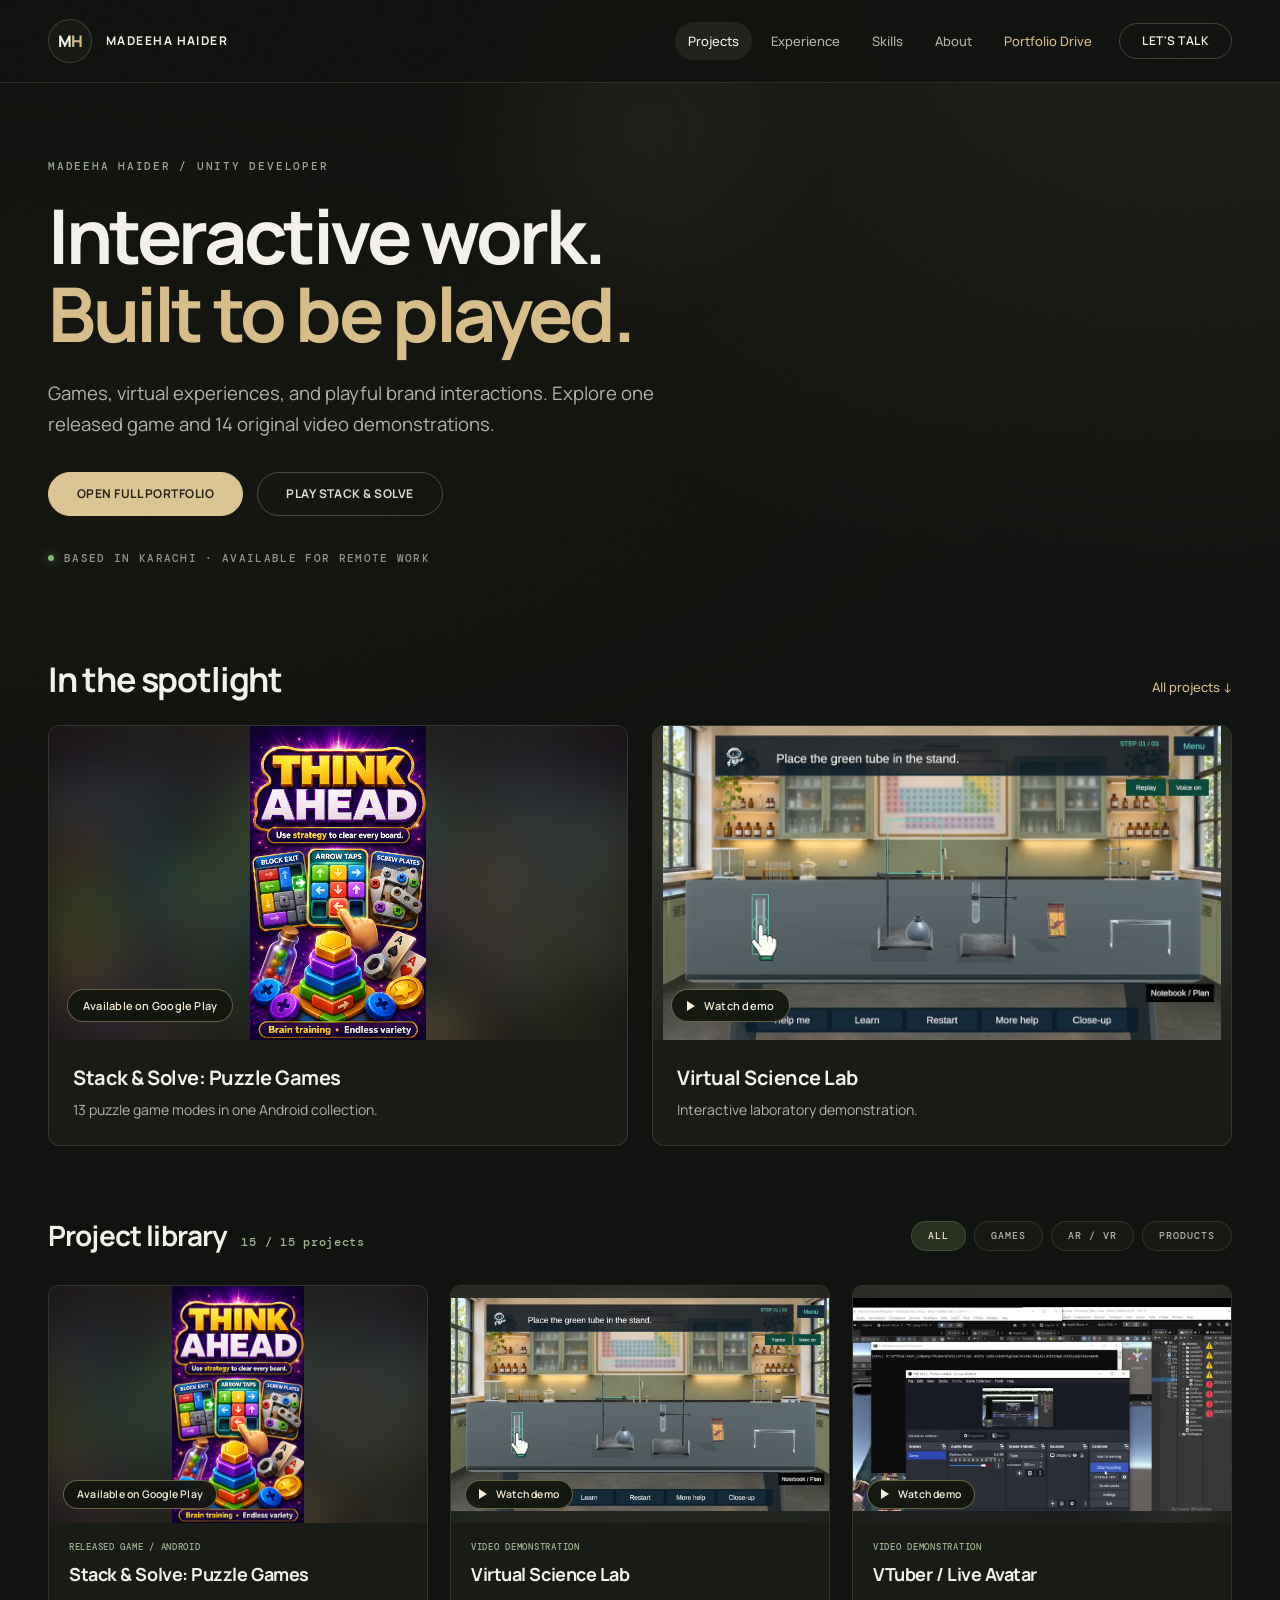
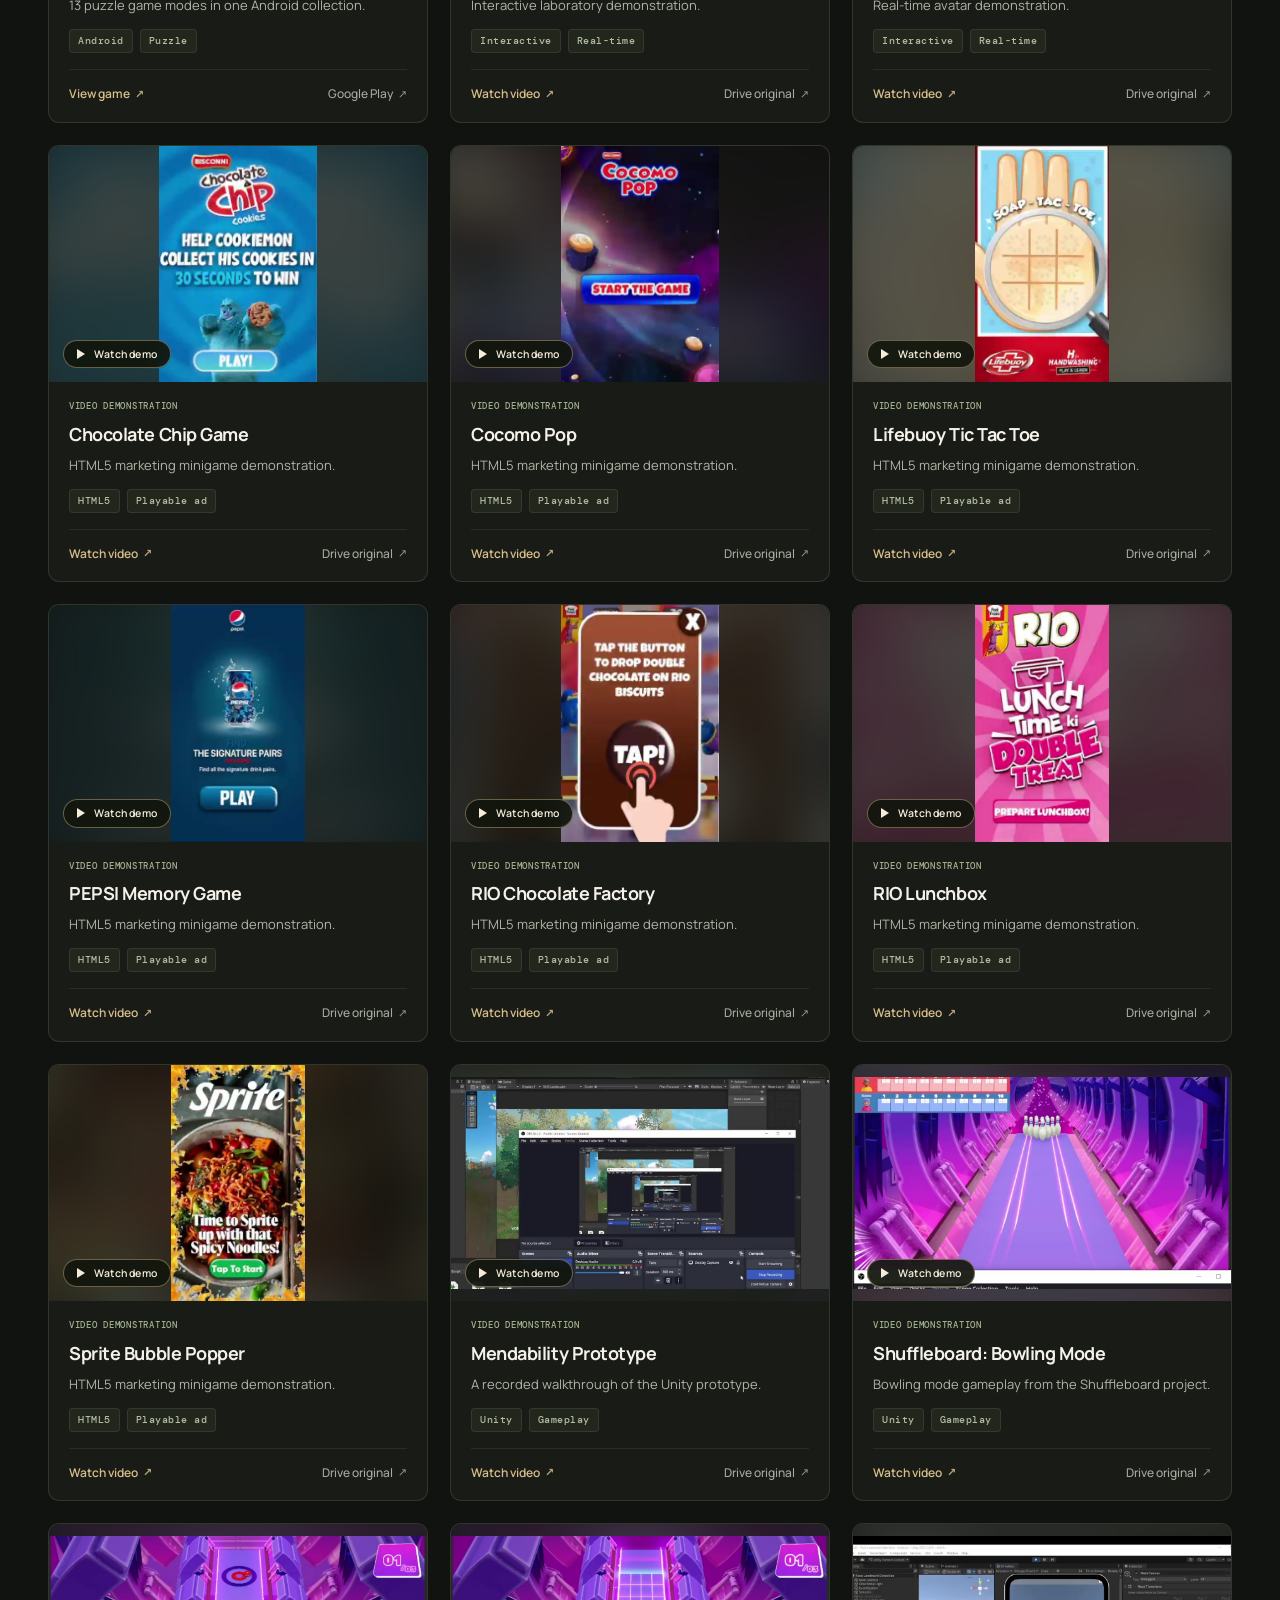
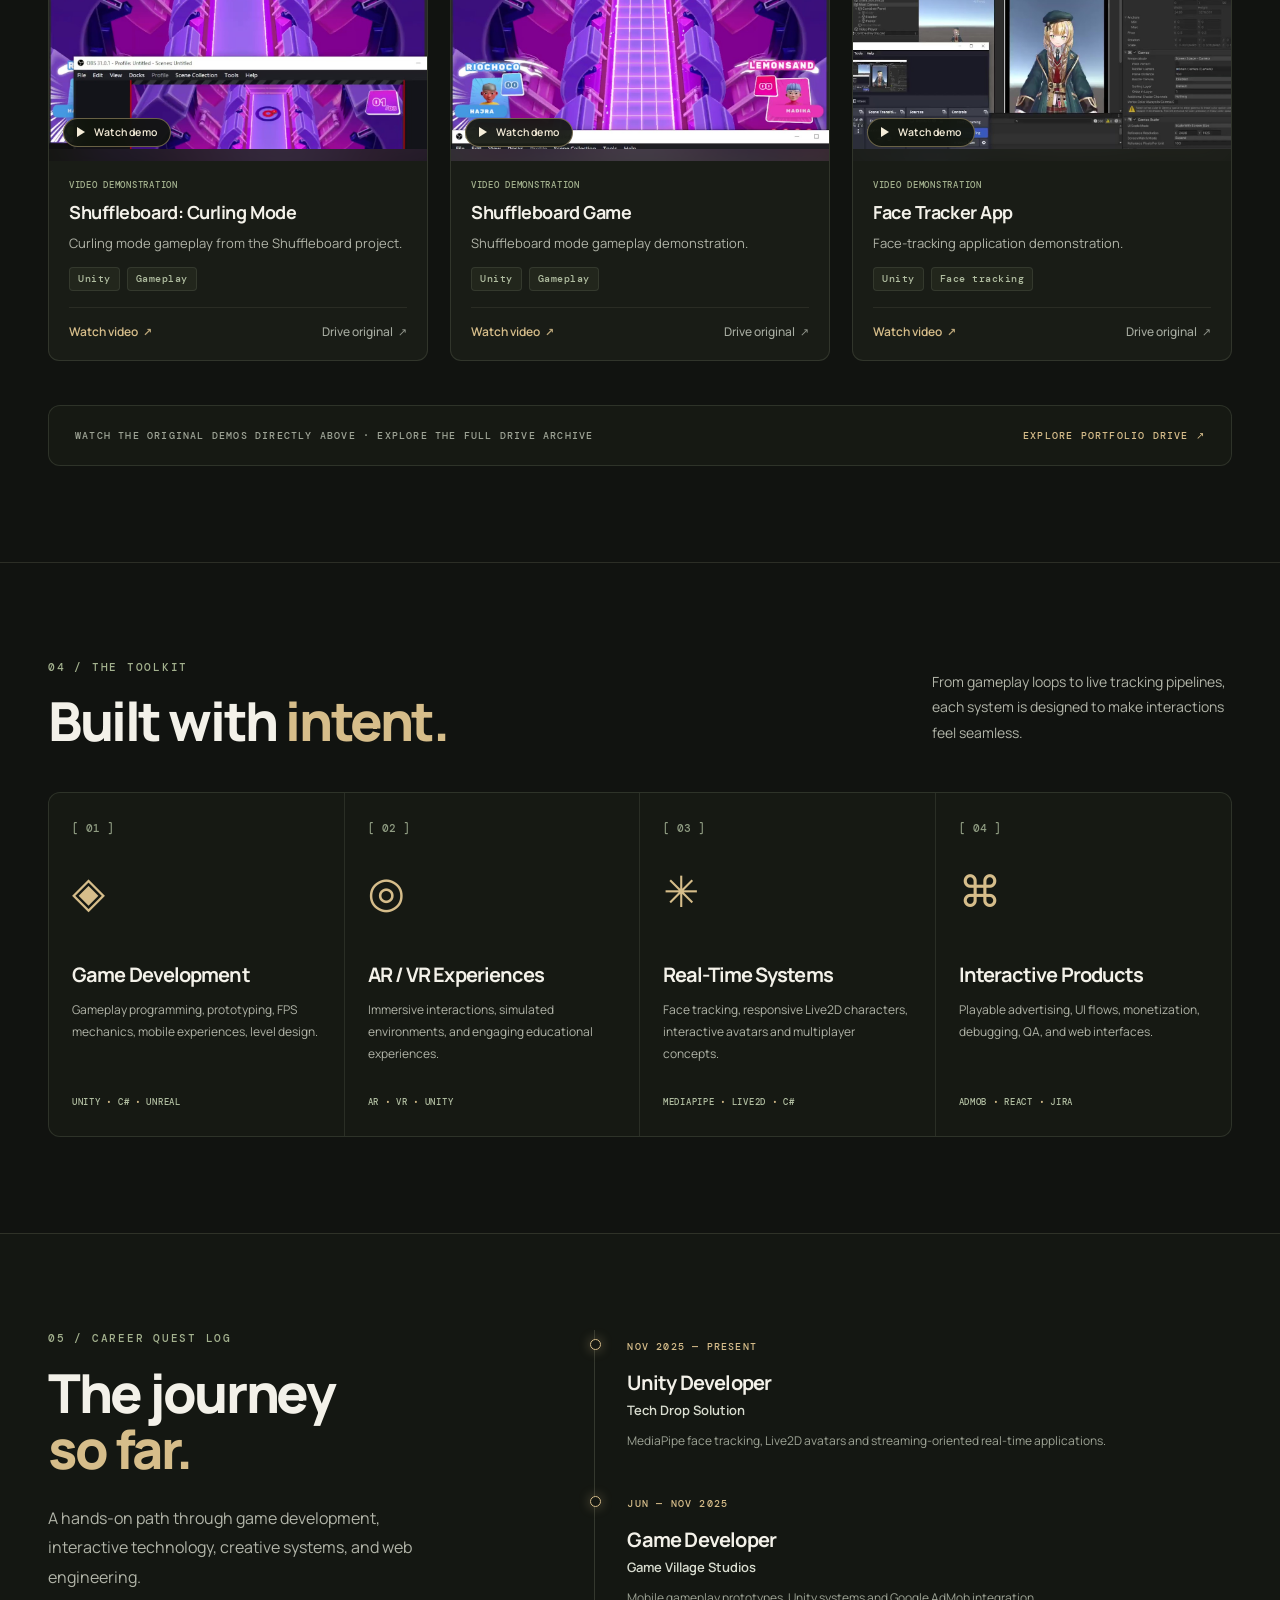
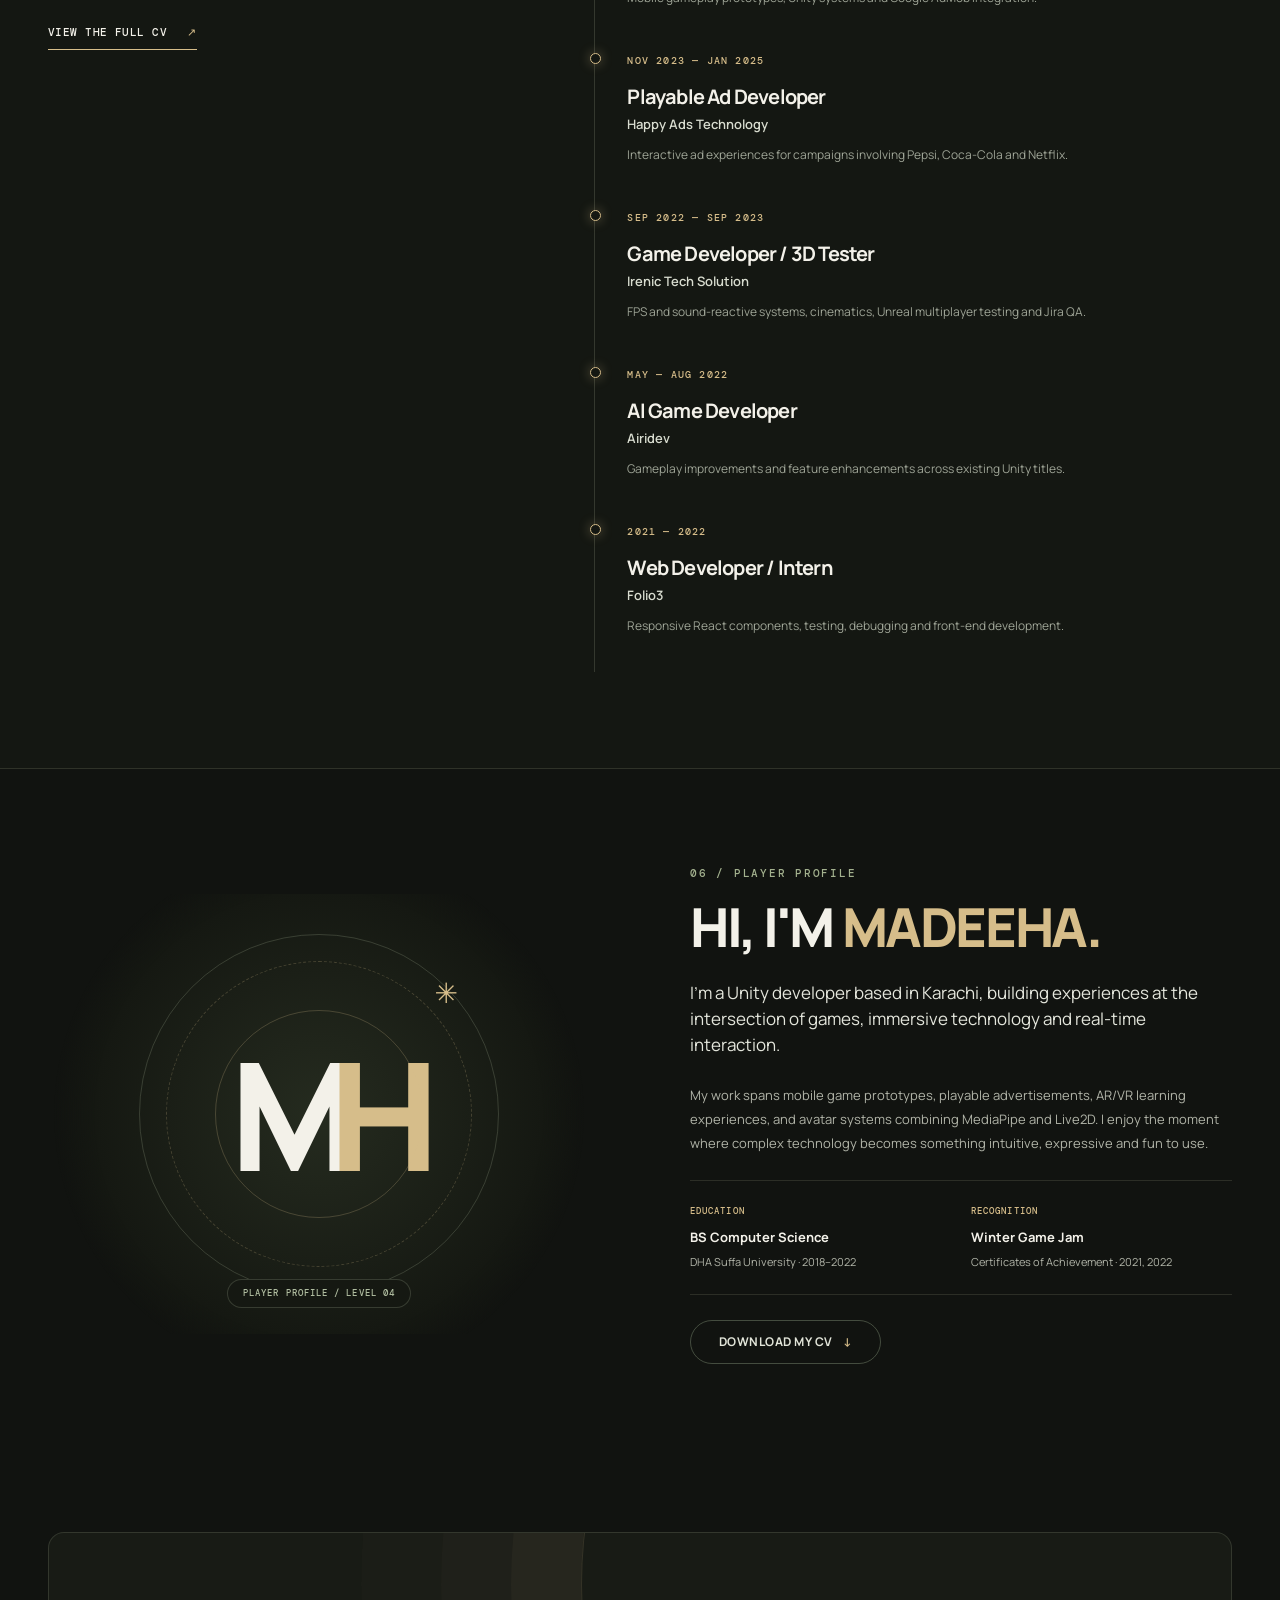
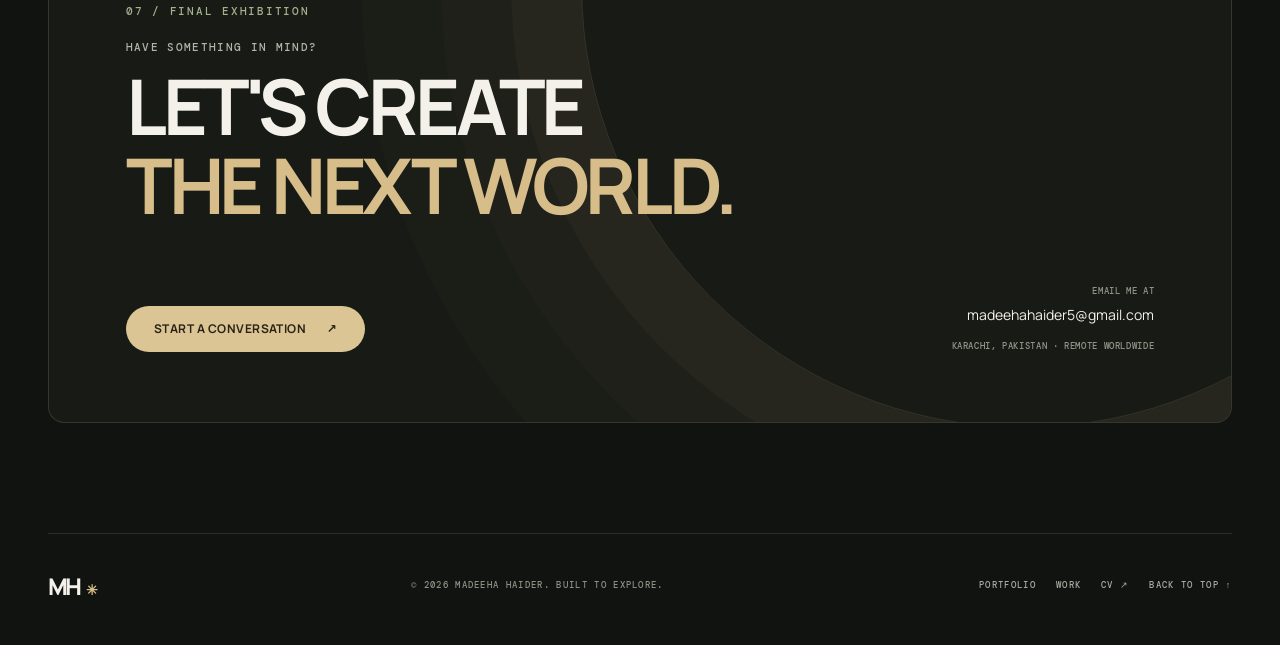
==== commit 02aff55e: "updated" ====
--- a/index.html
+++ b/index.html
@@ -3,18 +3,21 @@
 <head>
   <meta charset="utf-8">
   <meta name="viewport" content="width=device-width, initial-scale=1">
-  <meta name="theme-color" content="#080c12">
-  <meta name="description" content="Madeeha Haider — Unity game developer in Karachi, Pakistan. Explore Unity games, immersive AR/VR work, real-time avatars, playable experiences, and interactive systems in a digital museum.">
+  <meta name="theme-color" content="#111310">
+  <meta name="description" content="Madeeha Haider — Unity game developer in Karachi, Pakistan. Explore Unity games, immersive AR/VR work, real-time avatars, playable experiences, and interactive systems.">
   <meta property="og:type" content="website">
-  <meta property="og:title" content="Madeeha Haider — The Interactive Archive">
-  <meta property="og:description" content="Games. Immersive experiences. Digital products. An interactive portfolio built like a digital museum.">
-  <meta property="og:image" content="assets/mello-universe.webp">
-  <title>Madeeha Haider · The Interactive Archive</title>
+  <meta property="og:title" content="Projects &amp; Interactive Experiences | Madeeha Haider">
+  <meta property="og:description" content="Games, virtual experiences, and playful brand interactions. Explore one released game and 14 original video demonstrations.">
+  <meta property="og:image" content="assets/stack-solve-google-play.webp">
+  <title>Projects &amp; Interactive Experiences | Madeeha Haider</title>
   <link rel="icon" type="image/svg+xml" href="assets/favicon.svg">
   <link rel="preconnect" href="https://fonts.googleapis.com">
   <link rel="preconnect" href="https://fonts.gstatic.com" crossorigin>
   <link href="https://fonts.googleapis.com/css2?family=DM+Mono:wght@400;500&family=Manrope:wght@400;500;600;700;800&display=swap" rel="stylesheet">
   <link rel="stylesheet" href="styles.css">
+  <link rel="stylesheet" href="premium.css">
+  <link rel="stylesheet" href="collection.css">
+  <link rel="stylesheet" href="refined.css">
   <script defer src="main.js"></script>
 </head>
 <body>
@@ -27,145 +30,169 @@
     <nav class="nav inner" aria-label="Primary navigation">
       <a href="#top" class="brand" aria-label="Madeeha Haider, back to top">
         <span class="brand-mark">M<span>H</span><i></i></span>
-        <span class="brand-copy"><strong>MADEEHA HAIDER</strong><small>UNITY / CREATIVE DEVELOPER</small></span>
+        <span class="brand-copy"><strong>MADEEHA HAIDER</strong></span>
       </a>
       <div class="nav-links" id="navLinks">
-        <a href="#museum">The Museum</a><a href="#work">Selected Work</a><a href="#experience">Journey</a><a href="#about">About</a>
-        <a class="nav-cta" href="#contact">LET'S TALK <span aria-hidden="true">↗</span></a>
+        <a class="current" href="#work">Projects</a>
+        <a href="#experience">Experience</a>
+        <a href="#expertise">Skills</a>
+        <a href="#about">About</a>
+        <a class="portfolio-nav" href="https://drive.google.com/drive/folders/1j7fGOsFaHWYwNSSBdVaI9EEwy1kGppBn?usp=sharing" target="_blank" rel="noopener noreferrer">Portfolio Drive</a>
+        <a class="nav-cta" href="#contact">LET'S TALK</a>
       </div>
       <button class="nav-toggle" id="navToggle" type="button" aria-label="Open navigation" aria-expanded="false" aria-controls="navLinks"><span></span><span></span></button>
     </nav>
   </header>
 
   <main id="main">
-    <section class="hero inner" aria-labelledby="hero-title">
-      <div class="hero-copy">
-        <div class="eyebrow"><span class="signal"></span> PORTFOLIO / EST. 2022 <span class="eyebrow-line"></span> KARACHI, PK</div>
-        <p class="hero-kicker">WELCOME TO THE INTERACTIVE ARCHIVE</p>
-        <h1 id="hero-title">I BUILD <em>WORLDS</em><br>THAT <span class="outline-word">REACT.</span></h1>
-        <p class="hero-lead">Unity developer crafting games, real-time avatars, immersive AR/VR experiences, and interactive systems that feel alive.</p>
-        <div class="hero-actions">
-          <a class="btn btn-solid" href="#museum"><span class="btn-icon">↗</span> ENTER THE MUSEUM</a>
-          <a class="btn btn-ghost" href="#work">EXPLORE WORK <span>↓</span></a>
-        </div>
-        <div class="hero-metadata"><span><i class="dot"></i> OPEN TO REMOTE OPPORTUNITIES</span><span>UNITY · C# · AR/VR</span></div>
+    <header class="collection-intro inner" aria-labelledby="collection-title">
+      <p class="section-tag">MADEEHA HAIDER / UNITY DEVELOPER</p>
+      <h1 id="collection-title">Interactive work.<span>Built to be played.</span></h1>
+      <p class="intro-description">Games, virtual experiences, and playful brand interactions. Explore one released game and 14 original video demonstrations.</p>
+      <div class="portfolio-actions">
+        <a class="btn btn-solid" href="https://drive.google.com/drive/folders/1j7fGOsFaHWYwNSSBdVaI9EEwy1kGppBn?usp=sharing" target="_blank" rel="noopener noreferrer">OPEN FULL PORTFOLIO</a>
+        <a class="btn btn-outline" href="https://play.google.com/store/apps/details?id=com.akstudios.StackSolvePuzzleGames&amp;hl=en" target="_blank" rel="noopener noreferrer">PLAY STACK &amp; SOLVE</a>
       </div>
-      <div class="hero-installation" aria-hidden="true">
-        <div class="installation-halo halo-1"></div><div class="installation-halo halo-2"></div>
-        <div class="installation-axis"></div><div class="installation-ring"></div>
-        <div class="installation-card installation-card-a"><img src="assets/vtuber-art.webp" alt=""></div>
-        <div class="installation-card installation-card-b"><img src="assets/science-art.webp" alt=""></div>
-        <div class="installation-card installation-card-c"><img src="assets/snake-art.webp" alt=""></div>
-        <div class="installation-core"><div class="installation-core-inner"><span>THE</span><strong>ARCHIVE<span class="period">.</span></strong><small>AN EXHIBITION OF INTERACTIVE WORK</small></div></div>
-        <div class="installation-status"><span class="pulse"></span> EXHIBITION ONLINE <b>001—006</b></div>
-        <div class="installation-index">EXPERIENCE / 001</div>
+      <div class="intro-status">
+        <span class="signal" aria-hidden="true"></span> BASED IN KARACHI · AVAILABLE FOR REMOTE WORK
       </div>
-      <a class="hero-scroll" href="#museum" aria-label="Scroll to museum"><span class="scroll-track"></span> SCROLL TO EXPLORE</a>
-    </section>
-
-    <div class="marquee" aria-label="Specializations"><div class="marquee-track" aria-hidden="true">
-      <span>UNITY DEVELOPMENT</span><i>✳</i><span>AR / VR</span><i>✳</i><span>REAL-TIME SYSTEMS</span><i>✳</i><span>GAMEPLAY PROGRAMMING</span><i>✳</i><span>INTERACTIVE EXPERIENCES</span><i>✳</i>
-      <span>UNITY DEVELOPMENT</span><i>✳</i><span>AR / VR</span><i>✳</i><span>REAL-TIME SYSTEMS</span><i>✳</i><span>GAMEPLAY PROGRAMMING</span><i>✳</i><span>INTERACTIVE EXPERIENCES</span><i>✳</i>
-    </div></div>
-
-    <section class="section museum-section" id="museum" aria-labelledby="museum-title">
-      <div class="inner">
-        <div class="section-heading reveal"><div><div class="section-tag">01 / THE EXPERIENCE</div><h2 id="museum-title">NOT JUST A PORTFOLIO.<br><span>AN EXHIBITION.</span></h2></div><p>Four galleries. One creative universe. Choose a room to discover the work behind it.</p></div>
-        <div class="museum-container reveal" id="museumContainer">
-          <div class="museum-toolbar"><div class="toolbar-badge"><span class="live-dot"></span> DIGITAL MUSEUM <span class="toolbar-slash">/</span> INTERACTIVE TOUR</div><div class="toolbar-hint">MOVE YOUR CURSOR TO LOOK AROUND <span aria-hidden="true">✦</span></div></div>
-          <div class="museum-viewport" id="museumViewport">
-            <div class="museum-sky"></div><div class="museum-ceiling"></div><div class="museum-floor"></div>
-            <div class="floor-path"></div><div class="wall-left"></div><div class="wall-right"></div>
-            <div class="back-arch"></div>
-            <div class="back-title"><span>EXHIBITION 01 / 04</span><strong id="museumBackTitle">GAME WORLDS</strong><small id="museumBackSub">DESIGNED TO BE PLAYED.</small></div>
-            <div class="light-beam"></div>
-            <div class="exhibit-exhibit exhibit-left" aria-hidden="true"><img id="museumLeftImage" src="assets/snake-art.webp" alt=""></div>
-            <div class="exhibit-exhibit exhibit-right" aria-hidden="true"><img id="museumRightImage" src="assets/buildx-art.webp" alt=""></div>
-            <div class="platform-shadow"></div><div class="plinth-top"></div><div class="plinth-base"><span id="plinthLabel">GALLERY 01</span></div>
-            <div class="holo-sculpture"><div class="sculpture-ring sculpture-ring-a"></div><div class="sculpture-ring sculpture-ring-b"></div><div class="sculpture-diamond"><span>MH</span></div></div>
-            <div class="museum-hud museum-hud-left"><span>ARCHIVE / 2026</span><span>EST. 2022</span></div>
-            <div class="museum-hud museum-hud-right"><span>001 / FOUR GALLERIES</span><span>∘ ────── ∘</span></div>
-          </div>
-          <div class="museum-details">
-            <div class="museum-description"><span class="caption-overline" id="galleryNumber">01 / GAMES</span><h3 id="galleryTitle">The Game Worlds</h3><p id="galleryDescription">From responsive gameplay mechanics to interactive prototypes, explore projects built with Unity and C#.</p></div>
-            <div class="museum-controls" role="group" aria-label="Choose a museum gallery">
-              <button class="gallery-tab is-selected" data-gallery="games" type="button" aria-pressed="true"><span>01</span> GAMES</button>
-              <button class="gallery-tab" data-gallery="immersive" type="button" aria-pressed="false"><span>02</span> AR / VR</button>
-              <button class="gallery-tab" data-gallery="systems" type="button" aria-pressed="false"><span>03</span> SYSTEMS</button>
-              <button class="gallery-tab" data-gallery="products" type="button" aria-pressed="false"><span>04</span> PRODUCTS</button>
-            </div>
-            <a class="museum-explore" id="museumExplore" href="#work" data-filter="Games">VIEW EXHIBITS <span>↗</span></a>
-          </div>
-        </div>
-        <div class="museum-footnote"><span>✳ A WEB-NATIVE INTERACTIVE MUSEUM. NO DOWNLOAD REQUIRED.</span><button id="reduceMotion" class="motion-button" type="button" aria-pressed="false">MOTION: ON <span>◌</span></button></div>
-      </div>
-    </section>
+    </header>
 
     <section class="section work-section" id="work" aria-labelledby="work-title">
       <div class="inner">
-        <div class="section-heading reveal"><div><div class="section-tag">02 / THE COLLECTION</div><h2 id="work-title">SELECTED <span>WORK.</span></h2></div><p>Real project stories, technical contributions and creative experiments. Every exhibit tells you what I built.</p></div>
-        <div class="featured-layout">
-          <article class="featured-card featured-lab reveal" data-open-project="virtual-lab" tabindex="0" role="button" aria-label="Open Virtual Science Lab project case study">
-            <div class="featured-image"><img src="assets/lab-19.jpg" alt="Virtual Science Lab real chemistry prototype footage" loading="lazy"><span class="featured-scrim"></span><span class="featured-category">01 / IMMERSIVE EXPERIENCE</span><span class="featured-play">▶ WATCH REAL DEMO</span></div>
-            <div class="featured-body"><div><h3>Virtual Science Lab</h3><p>Interactive AR/VR science experiments built to make learning experiential.</p><div class="tech-list"><span>UNITY</span><span>AR / VR</span><span>SIMULATION</span></div></div><span class="featured-arrow">↗</span></div>
-          </article>
-          <article class="featured-card featured-vtuber reveal" data-open-project="vtuber" tabindex="0" role="button" aria-label="Open AR VTuber project case study">
-            <div class="featured-image"><img src="assets/vtuber-art.webp" alt="Illustrative VTuber showcase artwork" loading="lazy"><span class="featured-scrim"></span><span class="featured-category">02 / REAL-TIME SYSTEM</span><span class="artwork-note">ILLUSTRATIVE KEY ART</span></div>
-            <div class="featured-body"><div><h3>AR VTuber / Live Avatar</h3><p>Real-time face tracking and expressive Live2D avatars powered by MediaPipe.</p><div class="tech-list"><span>MEDIAPIPE</span><span>LIVE2D</span><span>UNITY</span></div></div><span class="featured-arrow">↗</span></div>
-          </article>
+        <div class="section-heading">
+          <h2 id="work-title">In the spotlight</h2>
+          <a class="subtle-link" href="#projectGrid">All projects ↓</a>
         </div>
-        <div class="collection-head reveal"><div><span class="section-tag">THE COMPLETE COLLECTION</span><h3>Project library <span class="count-number" id="projectCount">06</span></h3></div><div class="filter-row" id="filterRow" role="group" aria-label="Filter projects"><button class="filter-chip active" data-filter="All" type="button" aria-pressed="true">ALL</button><button class="filter-chip" data-filter="Games" type="button" aria-pressed="false">GAMES</button><button class="filter-chip" data-filter="AR / VR" type="button" aria-pressed="false">AR / VR</button><button class="filter-chip" data-filter="Systems" type="button" aria-pressed="false">SYSTEMS</button><button class="filter-chip" data-filter="Products" type="button" aria-pressed="false">PRODUCTS</button></div></div>
+        <div class="featured-layout" id="featuredCollection"></div>
+
+        <div class="collection-head reveal in-view">
+          <div>
+            <h3>Project library <span class="count-number" id="projectCount">15 / 15 projects</span></h3>
+          </div>
+          <div class="filter-row" id="filterRow" role="group" aria-label="Filter projects">
+            <button class="filter-chip active" data-filter="All" type="button" aria-pressed="true">ALL</button>
+            <button class="filter-chip" data-filter="Games" type="button" aria-pressed="false">GAMES</button>
+            <button class="filter-chip" data-filter="AR / VR" type="button" aria-pressed="false">AR / VR</button>
+            <button class="filter-chip" data-filter="Products" type="button" aria-pressed="false">PRODUCTS</button>
+          </div>
+        </div>
+
         <div class="project-grid" id="projectGrid" aria-live="polite"></div>
-        <div class="archive-footer reveal"><span>MORE FOOTAGE & PROJECT MATERIALS IN THE ARCHIVE</span><a href="https://drive.google.com/drive/folders/1j7fGOsFaHWYwNSSBdVaI9EEwy1kGppBn" target="_blank" rel="noopener noreferrer">EXPLORE PORTFOLIO DRIVE <span>↗</span></a></div>
-      </div>
-    </section>
 
-    <section class="section studio-section" id="studio" aria-labelledby="studio-title">
-      <div class="inner">
-        <div class="studio-head reveal"><div class="section-tag">03 / THE STUDIO UNIVERSE</div><div class="studio-title-row"><div><h2 id="studio-title">MORE WORLDS.<br><span>MORE POSSIBILITIES.</span></h2><p>A visual preview of additional titles shown in Mello Games Studios' showcase materials. Artwork is illustrative; detailed project credits and demos can be added as they're confirmed.</p></div><img src="assets/mello-logo.png" alt="Mello Games Studios logo" class="studio-logo"></div></div>
-        <div class="studio-strip" aria-label="Mello Games Studios game showcase">
-          <article class="studio-tile"><img src="assets/buildx-art.webp" alt="Illustrative BuildX showcase artwork" loading="lazy"><span>01 / STUDIO SHOWCASE</span><h3>BuildX</h3></article>
-          <article class="studio-tile"><img src="assets/stack-art.webp" alt="Illustrative Stack and Solve showcase artwork" loading="lazy"><span>02 / STUDIO SHOWCASE</span><h3>Stack & Solve</h3></article>
-          <article class="studio-tile"><img src="assets/snake-art.webp" alt="Illustrative Snake Escape showcase artwork" loading="lazy"><span>03 / STUDIO SHOWCASE</span><h3>Snake Escape</h3></article>
-          <article class="studio-tile"><img src="assets/smash-art.webp" alt="Illustrative Smash Puzzle Canon showcase artwork" loading="lazy"><span>04 / STUDIO SHOWCASE</span><h3>Smash Puzzle Canon</h3></article>
-          <article class="studio-tile"><img src="assets/trail-art.webp" alt="Illustrative Trail Pop showcase artwork" loading="lazy"><span>05 / STUDIO SHOWCASE</span><h3>Trail Pop</h3></article>
+        <div class="archive-footer reveal in-view">
+          <span>WATCH THE ORIGINAL DEMOS DIRECTLY ABOVE · EXPLORE THE FULL DRIVE ARCHIVE</span>
+          <a href="https://drive.google.com/drive/folders/1j7fGOsFaHWYwNSSBdVaI9EEwy1kGppBn?usp=sharing" target="_blank" rel="noopener noreferrer">EXPLORE PORTFOLIO DRIVE ↗</a>
         </div>
-        <div class="studio-bottom"><span>SHOWCASE ARTWORK · NOT REPRESENTATIVE OF IN-GAME FOOTAGE</span><a href="#contact">DISCUSS A PROJECT <span>↗</span></a></div>
       </div>
     </section>
 
     <section class="section expertise-section" id="expertise" aria-labelledby="expertise-title">
-      <div class="inner"><div class="section-heading reveal"><div><div class="section-tag">04 / THE TOOLKIT</div><h2 id="expertise-title">BUILT WITH <span>INTENT.</span></h2></div><p>From gameplay loops to live tracking pipelines, each system is designed to make interactions feel seamless.</p></div>
+      <div class="inner">
+        <div class="section-heading reveal in-view">
+          <div>
+            <div class="section-tag">04 / THE TOOLKIT</div>
+            <h2 id="expertise-title">Built with <span>intent.</span></h2>
+          </div>
+          <p>From gameplay loops to live tracking pipelines, each system is designed to make interactions feel seamless.</p>
+        </div>
         <div class="expertise-grid">
-          <article class="expertise-card reveal"><span class="expertise-number">[ 01 ]</span><span class="expertise-symbol">◈</span><h3>Game Development</h3><p>Gameplay programming, prototyping, FPS mechanics, mobile experiences, level design.</p><div>UNITY <b>·</b> C# <b>·</b> UNREAL</div></article>
-          <article class="expertise-card reveal"><span class="expertise-number">[ 02 ]</span><span class="expertise-symbol">◎</span><h3>AR / VR Experiences</h3><p>Immersive interactions, simulated environments, and engaging educational experiences.</p><div>AR <b>·</b> VR <b>·</b> UNITY</div></article>
-          <article class="expertise-card reveal"><span class="expertise-number">[ 03 ]</span><span class="expertise-symbol">✳</span><h3>Real-Time Systems</h3><p>Face tracking, responsive Live2D characters, interactive avatars and multiplayer concepts.</p><div>MEDIAPIPE <b>·</b> LIVE2D <b>·</b> C#</div></article>
-          <article class="expertise-card reveal"><span class="expertise-number">[ 04 ]</span><span class="expertise-symbol">⌘</span><h3>Interactive Products</h3><p>Playable advertising, UI flows, monetization, debugging, QA, and web interfaces.</p><div>ADMOB <b>·</b> REACT <b>·</b> JIRA</div></article>
+          <article class="expertise-card reveal in-view"><span class="expertise-number">[ 01 ]</span><span class="expertise-symbol">◈</span><h3>Game Development</h3><p>Gameplay programming, prototyping, FPS mechanics, mobile experiences, level design.</p><div>UNITY <b>·</b> C# <b>·</b> UNREAL</div></article>
+          <article class="expertise-card reveal in-view"><span class="expertise-number">[ 02 ]</span><span class="expertise-symbol">◎</span><h3>AR / VR Experiences</h3><p>Immersive interactions, simulated environments, and engaging educational experiences.</p><div>AR <b>·</b> VR <b>·</b> UNITY</div></article>
+          <article class="expertise-card reveal in-view"><span class="expertise-number">[ 03 ]</span><span class="expertise-symbol">✳</span><h3>Real-Time Systems</h3><p>Face tracking, responsive Live2D characters, interactive avatars and multiplayer concepts.</p><div>MEDIAPIPE <b>·</b> LIVE2D <b>·</b> C#</div></article>
+          <article class="expertise-card reveal in-view"><span class="expertise-number">[ 04 ]</span><span class="expertise-symbol">⌘</span><h3>Interactive Products</h3><p>Playable advertising, UI flows, monetization, debugging, QA, and web interfaces.</p><div>ADMOB <b>·</b> REACT <b>·</b> JIRA</div></article>
         </div>
       </div>
     </section>
 
-    <section class="section experience-section" id="experience" aria-labelledby="experience-title"><div class="inner experience-layout">
-      <div class="experience-intro reveal"><div class="section-tag">05 / CAREER QUEST LOG</div><h2 id="experience-title">THE ROAD<br><span>SO FAR.</span></h2><p>A hands-on path through game development, interactive technology, creative systems, and web engineering.</p><a class="text-link" href="assets/Madeeha_Haider_CV.pdf" target="_blank" rel="noopener">VIEW THE FULL CV <span>↗</span></a></div>
-      <div class="experience-timeline" id="experienceTimeline">
-        <article class="timeline-item reveal"><span class="timeline-time">NOV 2025 — PRESENT</span><div><h3>Unity Developer</h3><p>Tech Drop Solution</p><small>MediaPipe face tracking, Live2D avatars and streaming-oriented real-time applications.</small></div></article>
-        <article class="timeline-item reveal"><span class="timeline-time">JUN — NOV 2025</span><div><h3>Game Developer</h3><p>Game Village Studios</p><small>Mobile gameplay prototypes, Unity systems and Google AdMob integration.</small></div></article>
-        <article class="timeline-item reveal"><span class="timeline-time">NOV 2023 — JAN 2025</span><div><h3>Playable Ad Developer</h3><p>Happy Ads Technology</p><small>Interactive ad experiences for campaigns involving Pepsi, Coca-Cola and Netflix.</small></div></article>
-        <article class="timeline-item reveal"><span class="timeline-time">SEP 2022 — SEP 2023</span><div><h3>Game Developer / 3D Tester</h3><p>Irenic Tech Solution</p><small>FPS and sound-reactive systems, cinematics, Unreal multiplayer testing and Jira QA.</small></div></article>
-        <article class="timeline-item reveal"><span class="timeline-time">MAY — AUG 2022</span><div><h3>AI Game Developer</h3><p>Airidev</p><small>Gameplay improvements and feature enhancements across existing Unity titles.</small></div></article>
-        <article class="timeline-item reveal"><span class="timeline-time">2021 — 2022</span><div><h3>Web Developer / Intern</h3><p>Folio3</p><small>Responsive React components, testing, debugging and front-end development.</small></div></article>
+    <section class="section experience-section" id="experience" aria-labelledby="experience-title">
+      <div class="inner experience-layout">
+        <div class="experience-intro reveal in-view">
+          <div class="section-tag">05 / CAREER QUEST LOG</div>
+          <h2 id="experience-title">The journey<br><span>so far.</span></h2>
+          <p>A hands-on path through game development, interactive technology, creative systems, and web engineering.</p>
+          <a class="text-link" href="assets/Madeeha_Haider_CV.pdf" target="_blank" rel="noopener">VIEW THE FULL CV <span>↗</span></a>
+        </div>
+        <div class="experience-timeline" id="experienceTimeline">
+          <article class="timeline-item reveal in-view"><span class="timeline-time">NOV 2025 — PRESENT</span><div><h3>Unity Developer</h3><p>Tech Drop Solution</p><small>MediaPipe face tracking, Live2D avatars and streaming-oriented real-time applications.</small></div></article>
+          <article class="timeline-item reveal in-view"><span class="timeline-time">JUN — NOV 2025</span><div><h3>Game Developer</h3><p>Game Village Studios</p><small>Mobile gameplay prototypes, Unity systems and Google AdMob integration.</small></div></article>
+          <article class="timeline-item reveal in-view"><span class="timeline-time">NOV 2023 — JAN 2025</span><div><h3>Playable Ad Developer</h3><p>Happy Ads Technology</p><small>Interactive ad experiences for campaigns involving Pepsi, Coca-Cola and Netflix.</small></div></article>
+          <article class="timeline-item reveal in-view"><span class="timeline-time">SEP 2022 — SEP 2023</span><div><h3>Game Developer / 3D Tester</h3><p>Irenic Tech Solution</p><small>FPS and sound-reactive systems, cinematics, Unreal multiplayer testing and Jira QA.</small></div></article>
+          <article class="timeline-item reveal in-view"><span class="timeline-time">MAY — AUG 2022</span><div><h3>AI Game Developer</h3><p>Airidev</p><small>Gameplay improvements and feature enhancements across existing Unity titles.</small></div></article>
+          <article class="timeline-item reveal in-view"><span class="timeline-time">2021 — 2022</span><div><h3>Web Developer / Intern</h3><p>Folio3</p><small>Responsive React components, testing, debugging and front-end development.</small></div></article>
+        </div>
       </div>
-    </div></section>
+    </section>
 
-    <section class="section about-section" id="about" aria-labelledby="about-title"><div class="inner about-layout">
-      <div class="about-art reveal"><div class="portrait-outer"><div class="portrait-orbit orbit-a"></div><div class="portrait-orbit orbit-b"></div><div class="portrait-initials">M<span>H</span><i>✳</i></div><div class="portrait-label">PLAYER PROFILE / LEVEL 04</div></div></div>
-      <div class="about-copy reveal"><div class="section-tag">06 / PLAYER PROFILE</div><h2 id="about-title">HI, I'M <span>MADEEHA.</span></h2><p class="about-lead">I'm a Unity developer based in Karachi, building experiences at the intersection of games, immersive technology and real-time interaction.</p><p>My work spans mobile game prototypes, playable advertisements, AR/VR learning experiences, and avatar systems combining MediaPipe and Live2D. I enjoy the moment where complex technology becomes something intuitive, expressive and fun to use.</p><div class="about-facts"><div><span>EDUCATION</span><strong>BS Computer Science</strong><small>DHA Suffa University · 2018–2022</small></div><div><span>RECOGNITION</span><strong>Winter Game Jam</strong><small>Certificates of Achievement · 2021, 2022</small></div></div><a class="btn btn-outline" href="assets/Madeeha_Haider_CV.pdf" download>DOWNLOAD MY CV <span>↓</span></a></div>
-    </div></section>
+    <section class="section about-section" id="about" aria-labelledby="about-title">
+      <div class="inner about-layout">
+        <div class="about-art reveal in-view">
+          <div class="portrait-outer">
+            <div class="portrait-orbit orbit-a"></div>
+            <div class="portrait-orbit orbit-b"></div>
+            <div class="portrait-initials">M<span>H</span><i>✳</i></div>
+            <div class="portrait-label">PLAYER PROFILE / LEVEL 04</div>
+          </div>
+        </div>
+        <div class="about-copy reveal in-view">
+          <div class="section-tag">06 / PLAYER PROFILE</div>
+          <h2 id="about-title">HI, I'M <span>MADEEHA.</span></h2>
+          <p class="about-lead">I'm a Unity developer based in Karachi, building experiences at the intersection of games, immersive technology and real-time interaction.</p>
+          <p>My work spans mobile game prototypes, playable advertisements, AR/VR learning experiences, and avatar systems combining MediaPipe and Live2D. I enjoy the moment where complex technology becomes something intuitive, expressive and fun to use.</p>
+          <div class="about-facts">
+            <div><span>EDUCATION</span><strong>BS Computer Science</strong><small>DHA Suffa University · 2018–2022</small></div>
+            <div><span>RECOGNITION</span><strong>Winter Game Jam</strong><small>Certificates of Achievement · 2021, 2022</small></div>
+          </div>
+          <a class="btn btn-outline" href="assets/Madeeha_Haider_CV.pdf" download>DOWNLOAD MY CV <span>↓</span></a>
+        </div>
+      </div>
+    </section>
 
-    <section class="section contact-section" id="contact" aria-labelledby="contact-title"><div class="inner contact-box reveal"><div class="contact-pattern" aria-hidden="true"></div><div class="section-tag">07 / FINAL EXHIBITION</div><p>HAVE SOMETHING IN MIND?</p><h2 id="contact-title">LET'S CREATE<br><span>THE NEXT WORLD.</span></h2><div class="contact-bottom"><a class="contact-link" href="mailto:madeehahaider5@gmail.com?subject=Let's%20Build%20Something%20Together">START A CONVERSATION <span>↗</span></a><div><small>EMAIL ME AT</small><a href="mailto:madeehahaider5@gmail.com">madeehahaider5@gmail.com</a><small>KARACHI, PAKISTAN · REMOTE WORLDWIDE</small></div></div></div></section>
+    <section class="section contact-section" id="contact" aria-labelledby="contact-title">
+      <div class="inner contact-box reveal in-view">
+        <div class="contact-pattern" aria-hidden="true"></div>
+        <div class="section-tag">07 / FINAL EXHIBITION</div>
+        <p>HAVE SOMETHING IN MIND?</p>
+        <h2 id="contact-title">LET'S CREATE<br><span>THE NEXT WORLD.</span></h2>
+        <div class="contact-bottom">
+          <a class="contact-link" href="mailto:madeehahaider5@gmail.com?subject=Let's%20Build%20Something%20Together">START A CONVERSATION <span>↗</span></a>
+          <div>
+            <small>EMAIL ME AT</small>
+            <a href="mailto:madeehahaider5@gmail.com">madeehahaider5@gmail.com</a>
+            <small>KARACHI, PAKISTAN · REMOTE WORLDWIDE</small>
+          </div>
+        </div>
+      </div>
+    </section>
   </main>
-  <footer class="footer inner"><a href="#top" class="footer-brand">MH<span>✳</span></a><p>© <span id="year">2026</span> MADEEHA HAIDER. BUILT TO EXPLORE.</p><div><a href="#museum">MUSEUM</a><a href="#work">WORK</a><a href="assets/Madeeha_Haider_CV.pdf" target="_blank" rel="noopener">CV ↗</a><a href="#top">BACK TO TOP ↑</a></div></footer>
 
-  <div class="modal" id="projectModal" role="dialog" aria-modal="true" aria-label="Project details" aria-hidden="true"><div class="modal-backdrop" data-close-modal></div><div class="modal-dialog" role="document"><button class="modal-close" id="modalClose" type="button" aria-label="Close project details">✕</button><div class="modal-content" id="modalContent"></div></div></div>
+  <footer class="footer inner">
+    <a href="#top" class="footer-brand">MH<span>✳</span></a>
+    <p>© <span id="year">2026</span> MADEEHA HAIDER. BUILT TO EXPLORE.</p>
+    <div>
+      <a href="https://drive.google.com/drive/folders/1j7fGOsFaHWYwNSSBdVaI9EEwy1kGppBn?usp=sharing" target="_blank" rel="noopener noreferrer">PORTFOLIO</a>
+      <a href="#work">WORK</a>
+      <a href="assets/Madeeha_Haider_CV.pdf" target="_blank" rel="noopener">CV ↗</a>
+      <a href="#top">BACK TO TOP ↑</a>
+    </div>
+  </footer>
+
+  <dialog id="videoDialog" class="video-dialog" aria-labelledby="videoTitle">
+    <div class="video-dialog-head">
+      <div>
+        <span class="section-tag">PORTFOLIO / IN MOTION</span>
+        <h2 id="videoTitle"></h2>
+      </div>
+      <button id="videoClose" type="button" aria-label="Close video">✕</button>
+    </div>
+    <div class="video-stage">
+      <video id="portfolioPlayer" controls playsinline preload="none" hidden></video>
+      <iframe id="drivePlayer" title="Project video demonstration" allow="autoplay; fullscreen" allowfullscreen hidden></iframe>
+    </div>
+    <div class="video-dialog-footer">
+      <span>Original project footage</span>
+      <a id="videoOriginal" target="_blank" rel="noopener noreferrer" href="#">Open original on Drive ↗</a>
+    </div>
+  </dialog>
 </body>
 </html>
--- a/premium.css
+++ b/premium.css
@@ -0,0 +1,467 @@
+/* Premium warm obsidian & champagne gold theme tokens and section overrides */
+:root {
+  --bg: #111310;
+  --bg2: #151813;
+  --panel: #191c16;
+  --text: #f3f1e9;
+  --muted: #b1b4a8;
+  --cyan: #d6bd8a;
+  --aqua: #c4aa74;
+  --border: #c6c5aa26;
+  --max: 1200px;
+}
+
+body {
+  background: #111310;
+  color: var(--text);
+  position: relative;
+}
+
+body::before {
+  content: "";
+  position: fixed;
+  inset: 0;
+  z-index: -2;
+  pointer-events: none;
+  background:
+    radial-gradient(ellipse at 92% 0%, #a4b58a16, transparent 48%),
+    radial-gradient(ellipse at 0% 50%, #a88b5b08, transparent 60%),
+    #111310;
+}
+
+::selection {
+  background: #d6bd8a;
+  color: #1a1811;
+}
+
+.site-grain {
+  opacity: .018;
+}
+
+.cursor-glow {
+  background: radial-gradient(circle, rgba(214, 189, 138, .055), transparent 65%);
+}
+
+.scroll-progress {
+  background: #d6bd8a;
+  box-shadow: 0 0 12px rgba(214, 189, 138, .45);
+}
+
+.inner {
+  width: min(calc(100% - 96px), var(--max));
+}
+
+.section {
+  padding: 96px 0;
+}
+
+/* Navigation */
+.nav-wrap {
+  margin: 0 auto;
+  width: 100%;
+  border-radius: 0;
+  border: 0;
+  border-bottom: 1px solid var(--border);
+  background: #111310e8;
+  backdrop-filter: blur(20px);
+  -webkit-backdrop-filter: blur(20px);
+}
+
+.nav {
+  display: flex;
+  align-items: center;
+  justify-content: space-between;
+  height: auto;
+  min-height: 82px;
+  gap: 28px;
+  width: min(calc(100% - 96px), var(--max));
+}
+
+.brand {
+  gap: 14px;
+}
+
+.brand-mark {
+  width: 44px;
+  height: 44px;
+  border-radius: 50%;
+  border: 1px solid #c6c5aa38;
+  background: #171a14;
+  transform: none;
+  font-size: 16px;
+  letter-spacing: -.06em;
+}
+
+.brand-mark span {
+  color: #d6bd8a;
+}
+
+.brand-mark i {
+  display: none;
+}
+
+.brand-copy strong {
+  font-size: 12px;
+  font-weight: 700;
+  letter-spacing: .12em;
+  color: #f3f1e9;
+}
+
+.nav-links {
+  gap: 6px;
+}
+
+.nav-links > a {
+  font-size: 13px;
+  font-weight: 500;
+  color: #b1b4a8;
+  padding: 9px 13px;
+  border-radius: 999px;
+  white-space: nowrap;
+  transition: color .2s, background .2s, border-color .2s;
+}
+
+.nav-links > a:hover {
+  color: #f3f1e9;
+  background: #d4ddbe0a;
+}
+
+.nav-links > a.current {
+  background: #d4ddbe14;
+  color: #f3f1e9;
+}
+
+.nav-links .portfolio-nav {
+  color: #d6bd8a;
+}
+
+.nav-links .portfolio-nav:hover {
+  color: #efe0bd;
+  background: #d6bd8a14;
+}
+
+.nav-links .nav-cta {
+  margin-left: 8px;
+  border: 1px solid #c6c5aa45;
+  border-radius: 999px;
+  padding: 11px 22px;
+  color: #f3f1e9;
+  background: transparent;
+  font: 600 12px/1 Manrope, system-ui, sans-serif;
+  letter-spacing: .04em;
+}
+
+.nav-links .nav-cta:hover {
+  border-color: #d6bd8a;
+  color: #d6bd8a;
+  background: #d6bd8a10;
+}
+
+/* Signal dot */
+.signal {
+  width: 6px;
+  height: 6px;
+  border-radius: 50%;
+  background: #84ba72;
+  box-shadow: 0 0 10px rgba(132, 186, 114, .65);
+}
+
+/* Buttons */
+.btn {
+  border-radius: 999px;
+  padding: 15px 28px;
+  gap: 10px;
+  font: 700 12px/1 Manrope, system-ui, sans-serif;
+  letter-spacing: .04em;
+  transition: transform .25s var(--ease), background .2s, border-color .2s, color .2s;
+}
+
+.btn-solid {
+  background: #dbc595;
+  color: #292416;
+  border: 1px solid #dbc595;
+}
+
+.btn-solid:hover {
+  background: #e6d3a9;
+  border-color: #e6d3a9;
+}
+
+.btn-outline {
+  border: 1px solid #87967b70;
+  color: #e2e5d9;
+  background: transparent;
+}
+
+.btn-outline:hover {
+  border-color: #d6bd8a;
+  color: #f3f1e9;
+  background: #d6bd8a10;
+}
+
+/* Sections 04-07 warm obsidian reskin */
+.expertise-section {
+  background: transparent;
+  border-top: 1px solid var(--border);
+}
+
+.section-tag {
+  color: #a3b18e;
+  letter-spacing: .16em;
+  margin-bottom: 18px;
+}
+
+.section-heading {
+  margin-bottom: 42px;
+}
+
+.section-heading h2,
+.experience-intro h2,
+.about-copy h2 {
+  font-size: clamp(34px, 4.2vw, 56px);
+  line-height: 1.05;
+  letter-spacing: -.045em;
+  font-weight: 800;
+  color: #f3f1e9;
+}
+
+.section-heading h2 span,
+.experience-intro h2 span,
+.about-copy h2 span {
+  color: #d6bd8a;
+}
+
+.expertise-grid {
+  border: 1px solid #a4af942b;
+  border-radius: 12px;
+  overflow: hidden;
+  background: #161913;
+}
+
+.expertise-card {
+  border-right: 1px solid #a4af9424;
+  min-height: 280px;
+}
+
+.expertise-card:hover {
+  background: #1d2119;
+}
+
+.expertise-number {
+  color: #8f9c82;
+}
+
+.expertise-symbol {
+  color: #d6bd8a;
+}
+
+.expertise-card h3 {
+  color: #f3f1e9;
+}
+
+.expertise-card > div {
+  color: #b1bea1;
+}
+
+.expertise-card > div b {
+  color: #d6bd8a;
+}
+
+.experience-section {
+  background: #141712;
+  border-block: 1px solid var(--border);
+}
+
+.experience-timeline {
+  border-left: 1px solid #a4af9438;
+}
+
+.timeline-item::before {
+  background: #141712;
+  border-color: #d6bd8a;
+  box-shadow: 0 0 12px rgba(214, 189, 138, .4);
+}
+
+.timeline-time {
+  color: #d6bd8a;
+}
+
+.timeline-item h3 {
+  color: #f3f1e9;
+}
+
+.timeline-item p {
+  color: #d8dccf;
+}
+
+.timeline-item small {
+  color: #9ea496;
+}
+
+.text-link {
+  color: #f3f1e9;
+  border-bottom: 1px solid #d6bd8a;
+  padding-bottom: 10px;
+}
+
+.text-link span {
+  color: #d6bd8a;
+}
+
+.about-art {
+  background: radial-gradient(circle, #252b1f, #151812 64%, transparent 76%);
+}
+
+.portrait-outer {
+  border-color: #a4af943d;
+}
+
+.portrait-orbit {
+  border-color: #d6bd8a3d;
+}
+
+.portrait-initials {
+  color: #f3f1e9;
+}
+
+.portrait-initials span,
+.portrait-initials i {
+  color: #d6bd8a;
+}
+
+.portrait-label {
+  background: #151812;
+  border-color: #a4af943d;
+  color: #b1bea1;
+  border-radius: 999px;
+  padding: 7px 15px;
+}
+
+.about-copy .about-lead {
+  color: #e4e6dc;
+}
+
+.about-facts {
+  border-block: 1px solid var(--border);
+}
+
+.about-facts span {
+  color: #d6bd8a;
+}
+
+.about-facts strong {
+  color: #f3f1e9;
+}
+
+.contact-section {
+  padding: 72px 0 110px;
+}
+
+.contact-box {
+  background: #181b15;
+  border: 1px solid #a4af9430;
+  border-radius: 16px;
+}
+
+.contact-pattern {
+  border-color: rgba(214, 189, 138, .15);
+  box-shadow:
+    0 0 0 70px rgba(214, 189, 138, .035),
+    0 0 0 140px rgba(214, 189, 138, .02),
+    0 0 0 220px rgba(214, 189, 138, .012);
+}
+
+.contact-box > p {
+  color: #b1b4a8;
+}
+
+.contact-box h2 {
+  font-size: clamp(40px, 6vw, 84px);
+  letter-spacing: -.055em;
+  color: #f3f1e9;
+}
+
+.contact-box h2 span {
+  color: #d6bd8a;
+}
+
+.contact-link {
+  border-radius: 999px;
+  padding: 17px 28px;
+  background: #dbc595;
+  color: #292416;
+  font: 700 12px/1 Manrope, system-ui, sans-serif;
+  letter-spacing: .04em;
+  display: inline-flex;
+  align-items: center;
+  transition: transform .25s var(--ease), background .2s;
+}
+
+.contact-link:hover {
+  background: #e6d3a9;
+  transform: translateY(-2px);
+}
+
+.contact-bottom > div small {
+  color: #8f9688;
+}
+
+.contact-bottom > div a {
+  color: #f3f1e9;
+}
+
+.contact-bottom > div a:hover {
+  color: #d6bd8a;
+}
+
+.footer {
+  border-top: 1px solid var(--border);
+}
+
+.footer p {
+  color: #8b9184;
+}
+
+.footer-brand {
+  color: #f3f1e9;
+}
+
+.footer-brand span {
+  color: #d6bd8a;
+}
+
+.footer > div a {
+  color: #a6aba0;
+}
+
+.footer > div a:hover {
+  color: #d6bd8a;
+}
+
+@media (max-width: 1100px) {
+  .inner,
+  .nav {
+    width: min(calc(100% - 54px), var(--max));
+  }
+}
+
+@media (max-width: 760px) {
+  .inner,
+  .nav {
+    width: calc(100% - 36px);
+  }
+  .nav {
+    min-height: 70px;
+  }
+  .nav-links {
+    top: 70px;
+    background: #111310fa;
+    border-bottom: 1px solid #a4af9430;
+  }
+  .nav-links > a {
+    border-radius: 8px;
+  }
+  .nav-links .nav-cta {
+    margin-left: 0;
+  }
+}
--- a/collection.css
+++ b/collection.css
@@ -0,0 +1,669 @@
+/* Editorial collection hero, spotlight cards, filterable project grid, video dialog & detail page */
+.collection-intro {
+  padding: 158px 0 64px;
+}
+
+.collection-intro .section-tag {
+  font: 500 11px/1.5 'DM Mono', monospace;
+  letter-spacing: .16em;
+  color: #9ba394;
+  margin: 0 0 22px;
+}
+
+.collection-intro h1 {
+  font-size: clamp(46px, 5.9vw, 76px);
+  line-height: 1.04;
+  letter-spacing: -.045em;
+  font-weight: 700;
+  margin: 0 0 24px;
+  color: #f3f1e9;
+}
+
+.collection-intro h1 span {
+  display: block;
+  color: #d6bd8a;
+}
+
+.intro-description {
+  font-size: clamp(16px, 1.45vw, 19px);
+  line-height: 1.68;
+  color: #b1b4a8;
+  max-width: 650px;
+  margin: 0 0 32px;
+}
+
+.portfolio-actions {
+  display: flex;
+  align-items: center;
+  gap: 14px;
+  flex-wrap: wrap;
+}
+
+.intro-status {
+  margin-top: 34px;
+  display: inline-flex;
+  align-items: center;
+  gap: 10px;
+  font: 500 11px/1.5 'DM Mono', monospace;
+  letter-spacing: .12em;
+  color: #8f9688;
+}
+
+/* Work / Spotlight section */
+.work-section {
+  padding: 28px 0 96px;
+}
+
+.work-section .section-heading {
+  display: flex;
+  align-items: baseline;
+  justify-content: space-between;
+  gap: 24px;
+  margin-bottom: 26px;
+}
+
+.work-section .section-heading h2 {
+  font-size: clamp(26px, 2.7vw, 34px);
+  line-height: 1.15;
+  letter-spacing: -.035em;
+  font-weight: 700;
+}
+
+.subtle-link {
+  font: 500 13px/1.4 Manrope, system-ui, sans-serif;
+  color: #d6bd8a;
+  transition: opacity .2s;
+  white-space: nowrap;
+}
+
+.subtle-link:hover {
+  opacity: .8;
+}
+
+.featured-layout {
+  display: grid;
+  grid-template-columns: repeat(2, minmax(0, 1fr));
+  gap: 24px;
+}
+
+.feature-tile {
+  border: 1px solid #a4af9430;
+  background: #191c16;
+  border-radius: 12px;
+  overflow: hidden;
+  display: flex;
+  flex-direction: column;
+  transition: transform .35s var(--ease), border-color .25s;
+}
+
+.feature-tile:hover {
+  transform: translateY(-4px);
+  border-color: #d6bd8a70;
+}
+
+.feature-visual {
+  position: relative;
+  display: block;
+  width: 100%;
+  aspect-ratio: 16 / 8.7;
+  padding: 0;
+  border: 0;
+  background: #141710;
+  overflow: hidden;
+  isolation: isolate;
+  text-align: left;
+}
+
+.feature-visual > img,
+.project-card-media > img {
+  position: relative;
+  z-index: 1;
+  width: 100%;
+  height: 100%;
+  object-fit: contain;
+  background: transparent;
+  transition: transform .6s var(--ease);
+}
+
+.feature-tile:hover .feature-visual > img,
+.project-card:hover .project-card-media > img {
+  transform: scale(1.035);
+}
+
+.media-backdrop {
+  position: absolute;
+  inset: -35px;
+  background-size: cover;
+  background-position: center;
+  filter: blur(28px) saturate(.6);
+  opacity: .3;
+  z-index: 0;
+  pointer-events: none;
+}
+
+.video-play {
+  position: absolute;
+  z-index: 2;
+  left: 18px;
+  bottom: 18px;
+  display: inline-flex;
+  align-items: center;
+  gap: 9px;
+  font: 600 11px/1 Manrope, system-ui, sans-serif;
+  letter-spacing: .02em;
+  color: #f5edd9;
+  background: #11150de8;
+  border: 1px solid #d8c28b70;
+  border-radius: 999px;
+  padding: 10px 15px;
+  backdrop-filter: blur(10px);
+  -webkit-backdrop-filter: blur(10px);
+}
+
+.play-icon {
+  display: block;
+  width: 0;
+  height: 0;
+  border-top: 5px solid transparent;
+  border-bottom: 5px solid transparent;
+  border-left: 8px solid currentColor;
+}
+
+.feature-info {
+  padding: 22px 24px 24px;
+}
+
+.feature-info h3 {
+  font-size: 20px;
+  font-weight: 700;
+  letter-spacing: -.025em;
+  margin: 0 0 6px;
+  color: #f3f1e9;
+}
+
+.feature-info p {
+  font-size: 14px;
+  line-height: 1.55;
+  color: #b1b4a8;
+  margin: 0;
+}
+
+/* Collection Head & Filters */
+.collection-head {
+  display: flex;
+  align-items: center;
+  justify-content: space-between;
+  gap: 20px;
+  margin: 68px 0 28px;
+  flex-wrap: wrap;
+}
+
+.collection-head h3 {
+  margin: 0;
+  font-size: clamp(22px, 2.3vw, 28px);
+  font-weight: 700;
+  letter-spacing: -.03em;
+  color: #f3f1e9;
+  display: flex;
+  align-items: baseline;
+  gap: 14px;
+  flex-wrap: wrap;
+}
+
+.count-number {
+  font: 500 12px/1 'DM Mono', monospace;
+  letter-spacing: .06em;
+  color: #a3b18e;
+  margin: 0;
+  vertical-align: baseline;
+}
+
+.filter-row {
+  display: flex;
+  gap: 8px;
+  flex-wrap: wrap;
+}
+
+.filter-chip {
+  border: 1px solid #a4af9430;
+  background: #161913;
+  border-radius: 999px;
+  padding: 9px 16px;
+  color: #b1b4a8;
+  font: 500 10px/1 'DM Mono', monospace;
+  letter-spacing: .1em;
+  transition: background .2s, border-color .2s, color .2s;
+}
+
+.filter-chip.active,
+.filter-chip:hover {
+  color: #eee8d8;
+  background: #293121;
+  border-color: #7d8d6355;
+}
+
+/* 15-item Project Grid */
+.project-grid {
+  display: grid;
+  grid-template-columns: repeat(3, minmax(0, 1fr));
+  gap: 22px;
+}
+
+.project-card {
+  border: 1px solid #a4af942b;
+  background: #191c16;
+  border-radius: 11px;
+  overflow: hidden;
+  display: flex;
+  flex-direction: column;
+  cursor: default;
+  transition: transform .3s var(--ease), border-color .25s;
+}
+
+.project-card:hover {
+  transform: translateY(-4px);
+  border-color: #d6bd8a65;
+}
+
+.project-card-media {
+  position: relative;
+  display: block;
+  width: 100%;
+  aspect-ratio: 16 / 10;
+  padding: 0;
+  border: 0;
+  background: #141710;
+  overflow: hidden;
+  isolation: isolate;
+  cursor: pointer;
+}
+
+.project-card-media::after {
+  display: none;
+}
+
+.project-card-content {
+  padding: 18px 20px 20px;
+  display: flex;
+  flex-direction: column;
+  flex: 1;
+}
+
+.project-role {
+  font: 500 9px/1.4 'DM Mono', monospace;
+  letter-spacing: .08em;
+  color: #a3b18e;
+  margin-bottom: 8px;
+}
+
+.project-card-content h4 {
+  font-size: 18px;
+  font-weight: 700;
+  letter-spacing: -.025em;
+  margin: 0 0 6px;
+  color: #f3f1e9;
+}
+
+.project-card-content p {
+  font-size: 13px;
+  line-height: 1.55;
+  color: #b1b4a8;
+  min-height: 0;
+  margin: 0 0 14px;
+}
+
+.tech-list {
+  display: flex;
+  gap: 7px;
+  flex-wrap: wrap;
+}
+
+.tech-list span {
+  font: 500 10px/1.2 'DM Mono', monospace;
+  letter-spacing: .05em;
+  background: #a7bd8410;
+  border: 1px solid #a4af9424;
+  color: #b1bea1;
+  border-radius: 4px;
+  padding: 5px 8px;
+}
+
+.card-actions {
+  margin-top: auto;
+  padding-top: 16px;
+  margin-top: 16px;
+  border-top: 1px solid #c6c5aa18;
+  display: flex;
+  align-items: center;
+  justify-content: space-between;
+  gap: 12px;
+  flex-wrap: wrap;
+}
+
+.card-actions button,
+.card-actions a {
+  background: none;
+  border: 0;
+  padding: 0;
+  font: 600 12px/1.3 Manrope, system-ui, sans-serif;
+  color: #d6bd8a;
+  display: inline-flex;
+  align-items: center;
+  gap: 5px;
+  transition: color .2s, opacity .2s;
+}
+
+.card-actions a:last-child {
+  color: #a6aba0;
+  font-weight: 500;
+}
+
+.card-actions button:hover,
+.card-actions a:hover {
+  color: #f3ebd3;
+}
+
+.archive-footer {
+  display: flex;
+  align-items: center;
+  justify-content: space-between;
+  gap: 18px;
+  margin-top: 44px;
+  padding: 22px 26px;
+  border: 1px solid #a4af942b;
+  border-radius: 12px;
+  background: #161913;
+  color: #9ea496;
+  font-size: 10px;
+}
+
+.archive-footer a {
+  color: #d6bd8a;
+  white-space: nowrap;
+}
+
+.archive-footer a:hover {
+  color: #f0dfb6;
+}
+
+/* Native HTML <dialog> Video Modal */
+.video-dialog {
+  position: fixed;
+  inset: 0;
+  width: min(1040px, calc(100% - 40px));
+  max-height: 92svh;
+  margin: auto;
+  padding: 0;
+  background: #191c15;
+  color: #f3f1e9;
+  border: 1px solid #a4b68b44;
+  border-radius: 15px;
+  box-shadow: 0 30px 100px #000b;
+  overflow: hidden;
+}
+
+.video-dialog::backdrop {
+  background: #030403dd;
+  backdrop-filter: blur(12px);
+  -webkit-backdrop-filter: blur(12px);
+}
+
+.video-dialog[open] {
+  display: flex;
+  flex-direction: column;
+}
+
+.video-dialog-head {
+  display: flex;
+  align-items: center;
+  justify-content: space-between;
+  gap: 16px;
+  padding: 18px 24px;
+  border-bottom: 1px solid #a4af9424;
+}
+
+.video-dialog-head .section-tag {
+  margin: 0 0 4px;
+  display: block;
+  font-size: 10px;
+}
+
+.video-dialog-head h2 {
+  margin: 0;
+  font-size: clamp(18px, 2vw, 24px);
+  font-weight: 700;
+  letter-spacing: -.025em;
+  color: #f3f1e9;
+}
+
+#videoClose {
+  width: 40px;
+  height: 40px;
+  border-radius: 50%;
+  border: 1px solid #a4af9438;
+  background: #131610;
+  color: #f3f1e9;
+  font-size: 16px;
+  display: grid;
+  place-items: center;
+  flex-shrink: 0;
+  transition: border-color .2s, color .2s;
+}
+
+#videoClose:hover {
+  border-color: #d6bd8a;
+  color: #d6bd8a;
+}
+
+.video-stage {
+  position: relative;
+  background: #080a07;
+  width: 100%;
+  aspect-ratio: 16 / 9;
+  max-height: 68svh;
+}
+
+#portfolioPlayer,
+#drivePlayer {
+  width: 100%;
+  height: 100%;
+  display: block;
+  border: 0;
+  background: #080a07;
+}
+
+#portfolioPlayer {
+  object-fit: contain;
+}
+
+.video-dialog-footer {
+  display: flex;
+  align-items: center;
+  justify-content: space-between;
+  gap: 16px;
+  padding: 16px 24px;
+  border-top: 1px solid #a4af9424;
+  font: 500 12px/1.4 Manrope, system-ui, sans-serif;
+  color: #9ea496;
+}
+
+.video-dialog-footer a {
+  color: #d6bd8a;
+  font-weight: 600;
+}
+
+.video-dialog-footer a:hover {
+  color: #f3ebd3;
+}
+
+/* Case Study Detail Page (/projects/stack-solve/) */
+.detail-main {
+  padding: 138px 0 96px;
+}
+
+.detail-header {
+  max-width: 760px;
+  margin-bottom: 36px;
+}
+
+.detail-header h1 {
+  font-size: clamp(36px, 5vw, 62px);
+  line-height: 1.05;
+  letter-spacing: -.045em;
+  margin: 0 0 16px;
+  color: #f3f1e9;
+}
+
+.detail-header > p:not(.section-tag) {
+  font-size: clamp(16px, 1.4vw, 19px);
+  line-height: 1.65;
+  color: #b1b4a8;
+  margin: 0 0 22px;
+}
+
+.detail-image-wrap {
+  position: relative;
+  border-radius: 14px;
+  border: 1px solid #a4af9430;
+  background: #141710;
+  overflow: hidden;
+  isolation: isolate;
+  margin-bottom: 42px;
+  display: flex;
+  justify-content: center;
+}
+
+.detail-image {
+  position: relative;
+  z-index: 1;
+  width: 100%;
+  max-height: 570px;
+  object-fit: contain;
+}
+
+.detail-layout {
+  display: grid;
+  grid-template-columns: minmax(0, 1.5fr) minmax(260px, .8fr);
+  gap: 48px;
+  align-items: start;
+}
+
+.detail-copy h2 {
+  font-size: 24px;
+  font-weight: 700;
+  letter-spacing: -.025em;
+  color: #f3f1e9;
+  margin: 0 0 14px;
+}
+
+.detail-copy h2 + p,
+.detail-copy ul {
+  font-size: 15px;
+  line-height: 1.75;
+  color: #b1b4a8;
+  margin: 0 0 28px;
+}
+
+.detail-copy ul {
+  padding-left: 20px;
+}
+
+.detail-copy li {
+  margin-bottom: 10px;
+}
+
+.detail-notice {
+  font: 500 11px/1.6 'DM Mono', monospace;
+  letter-spacing: .04em;
+  color: #8f9688;
+  padding-top: 18px;
+  border-top: 1px solid var(--border);
+}
+
+.detail-sidebar {
+  border: 1px solid #a4af9430;
+  background: #191c16;
+  border-radius: 12px;
+  padding: 26px;
+}
+
+.detail-sidebar h3 {
+  font: 500 11px/1.4 'DM Mono', monospace;
+  letter-spacing: .12em;
+  text-transform: uppercase;
+  color: #a3b18e;
+  margin: 0 0 14px;
+}
+
+.detail-sidebar a {
+  display: block;
+  padding: 12px 16px;
+  margin-bottom: 10px;
+  border-radius: 999px;
+  border: 1px solid #a4af9438;
+  color: #e8ebe0;
+  font: 600 13px/1.3 Manrope, system-ui, sans-serif;
+  text-align: center;
+  transition: background .2s, border-color .2s, color .2s;
+}
+
+.detail-sidebar a:first-of-type {
+  background: #dbc595;
+  border-color: #dbc595;
+  color: #292416;
+}
+
+.detail-sidebar a:first-of-type:hover {
+  background: #e6d3a9;
+}
+
+.detail-sidebar a:not(:first-of-type):hover {
+  border-color: #d6bd8a;
+  color: #d6bd8a;
+}
+
+.detail-bottom {
+  margin-top: 56px;
+  padding-top: 28px;
+  border-top: 1px solid var(--border);
+  display: flex;
+  align-items: center;
+  justify-content: space-between;
+  gap: 20px;
+  flex-wrap: wrap;
+}
+
+.detail-bottom a {
+  font: 600 13px/1.4 Manrope, system-ui, sans-serif;
+  color: #d6bd8a;
+}
+
+.detail-bottom a:hover {
+  color: #f3ebd3;
+}
+
+@media (max-width: 1020px) {
+  .project-grid {
+    grid-template-columns: repeat(2, minmax(0, 1fr));
+  }
+  .detail-layout {
+    grid-template-columns: 1fr;
+  }
+}
+
+@media (max-width: 760px) {
+  .collection-intro {
+    padding: 122px 0 42px;
+  }
+  .featured-layout,
+  .project-grid {
+    grid-template-columns: 1fr;
+  }
+  .archive-footer {
+    flex-direction: column;
+    align-items: flex-start;
+  }
+  .video-dialog {
+    width: calc(100% - 20px);
+  }
+}
--- a/refined.css
+++ b/refined.css
@@ -0,0 +1,52 @@
+/* Final visual polish & spacing refinements */
+html {
+  scroll-padding-top: 96px;
+}
+
+.collection-intro .btn-solid {
+  background: #dbc595;
+  color: #292416;
+}
+
+.collection-intro .btn-outline {
+  border-color: #87967b70;
+  color: #d9decf;
+}
+
+.video-trigger {
+  cursor: pointer;
+}
+
+.project-card-media .video-play {
+  left: 14px;
+  bottom: 14px;
+  padding: 8px 13px;
+  font-size: 10.5px;
+}
+
+.feature-visual:focus-visible,
+.project-card-media:focus-visible {
+  outline: 2px solid #d6bd8a;
+  outline-offset: -2px;
+}
+
+.card-actions button::after,
+.card-actions a::after {
+  content: "↗";
+  font-size: 11px;
+  opacity: .85;
+}
+
+.detail-sidebar a::after {
+  content: " ↗";
+}
+
+@media (max-width: 520px) {
+  .portfolio-actions {
+    flex-direction: column;
+    align-items: stretch;
+  }
+  .portfolio-actions .btn {
+    width: 100%;
+  }
+}
